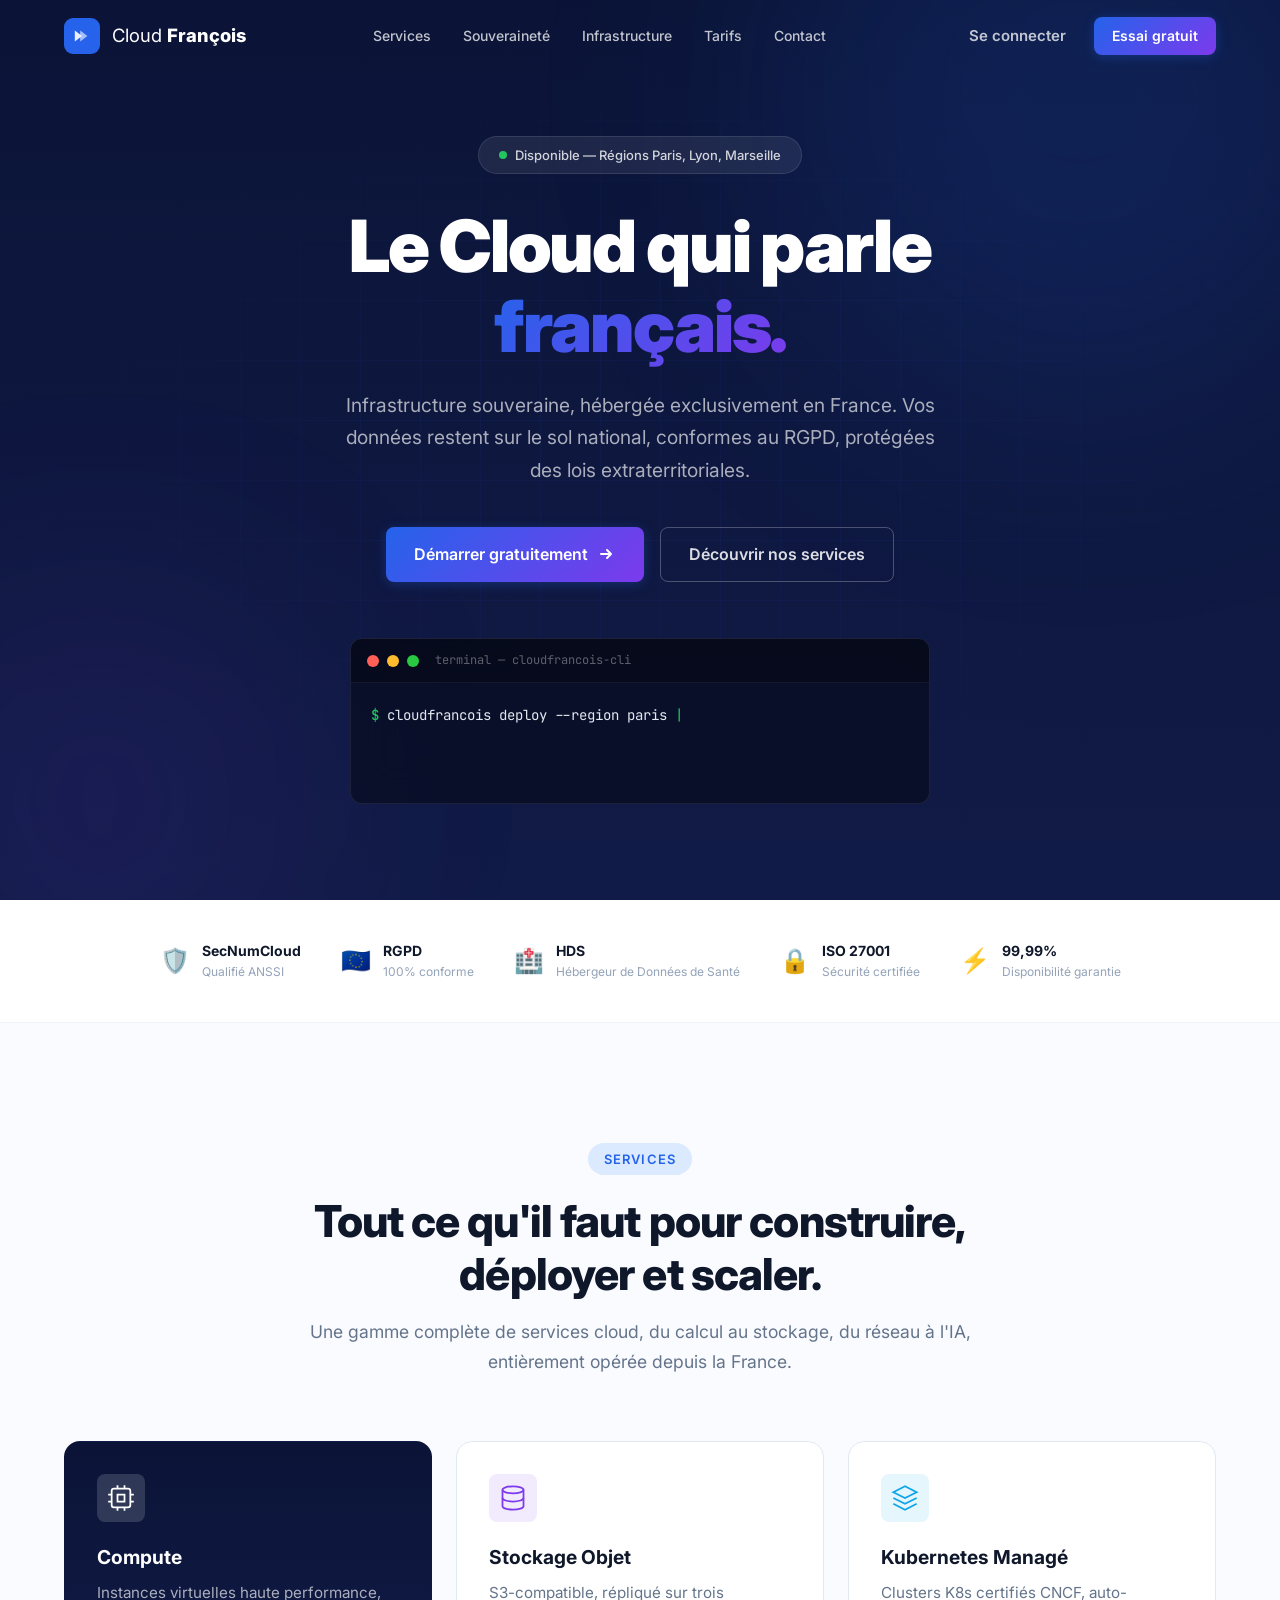
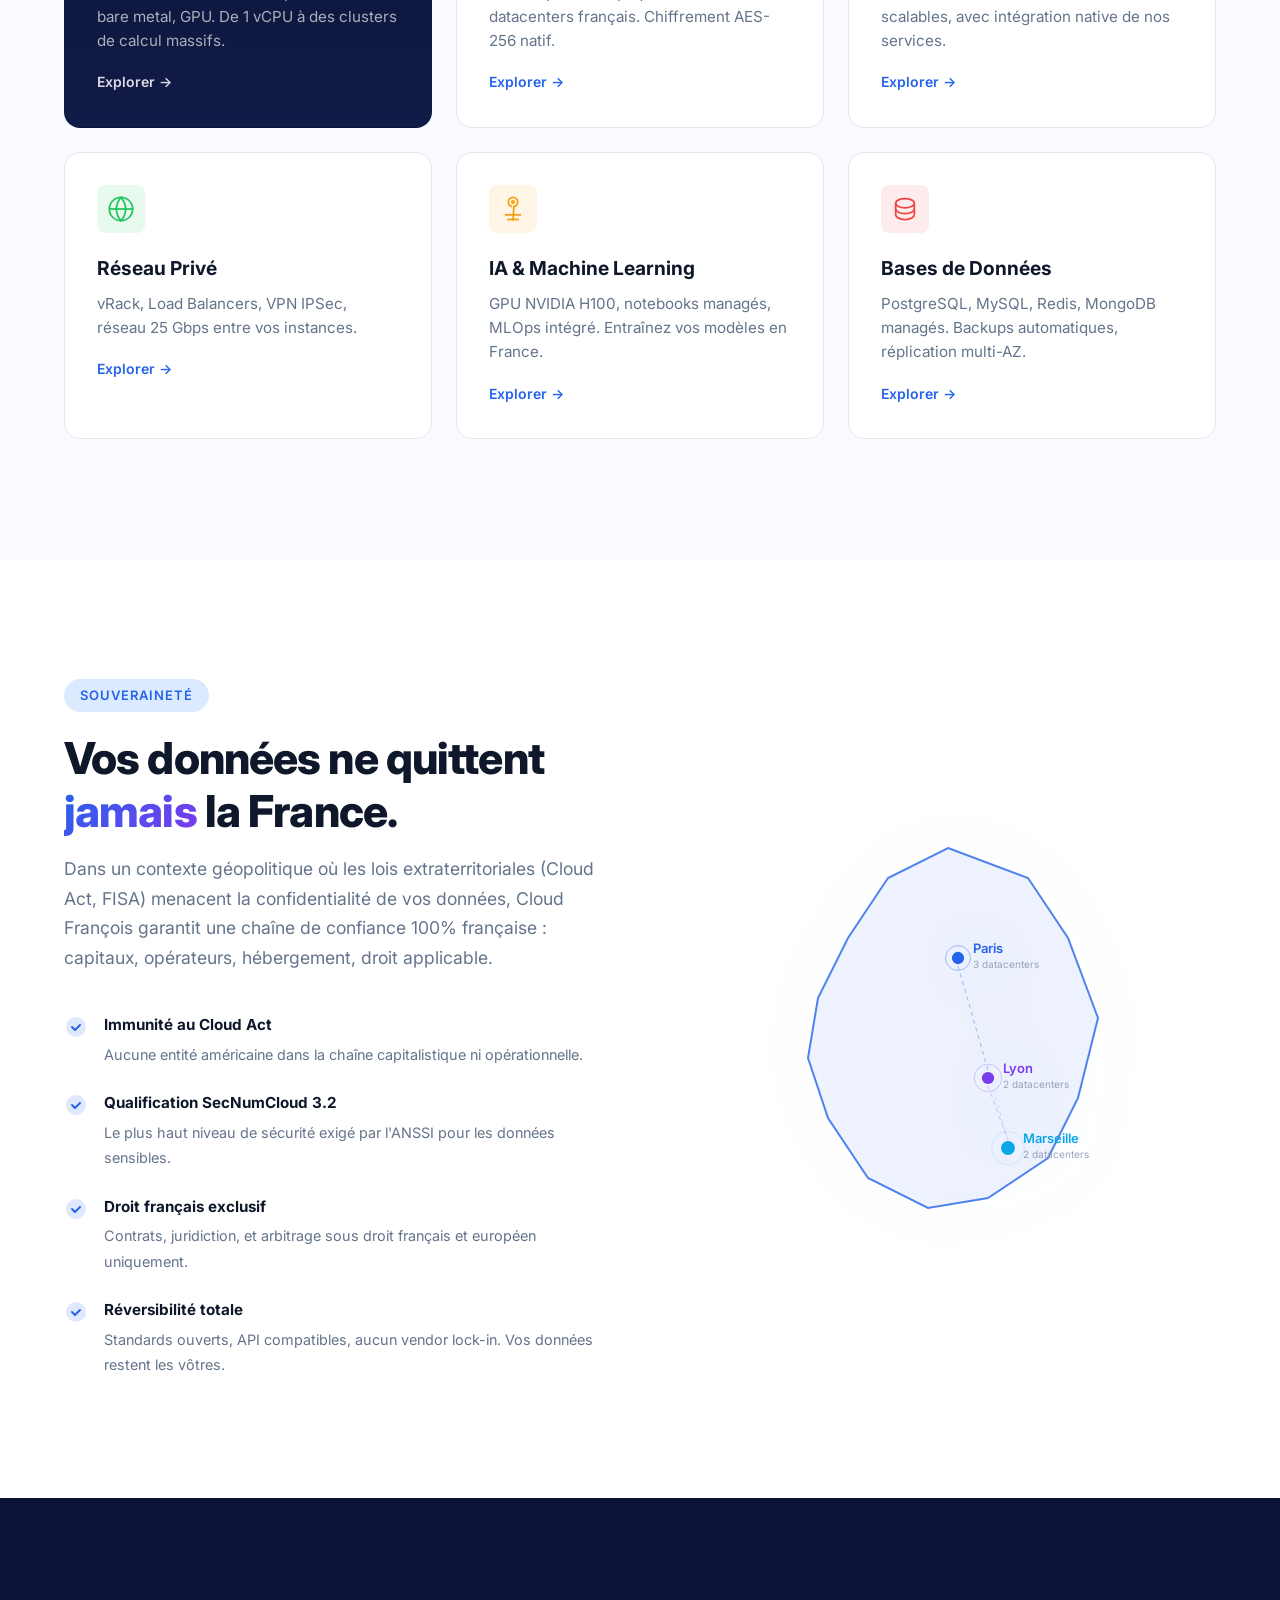
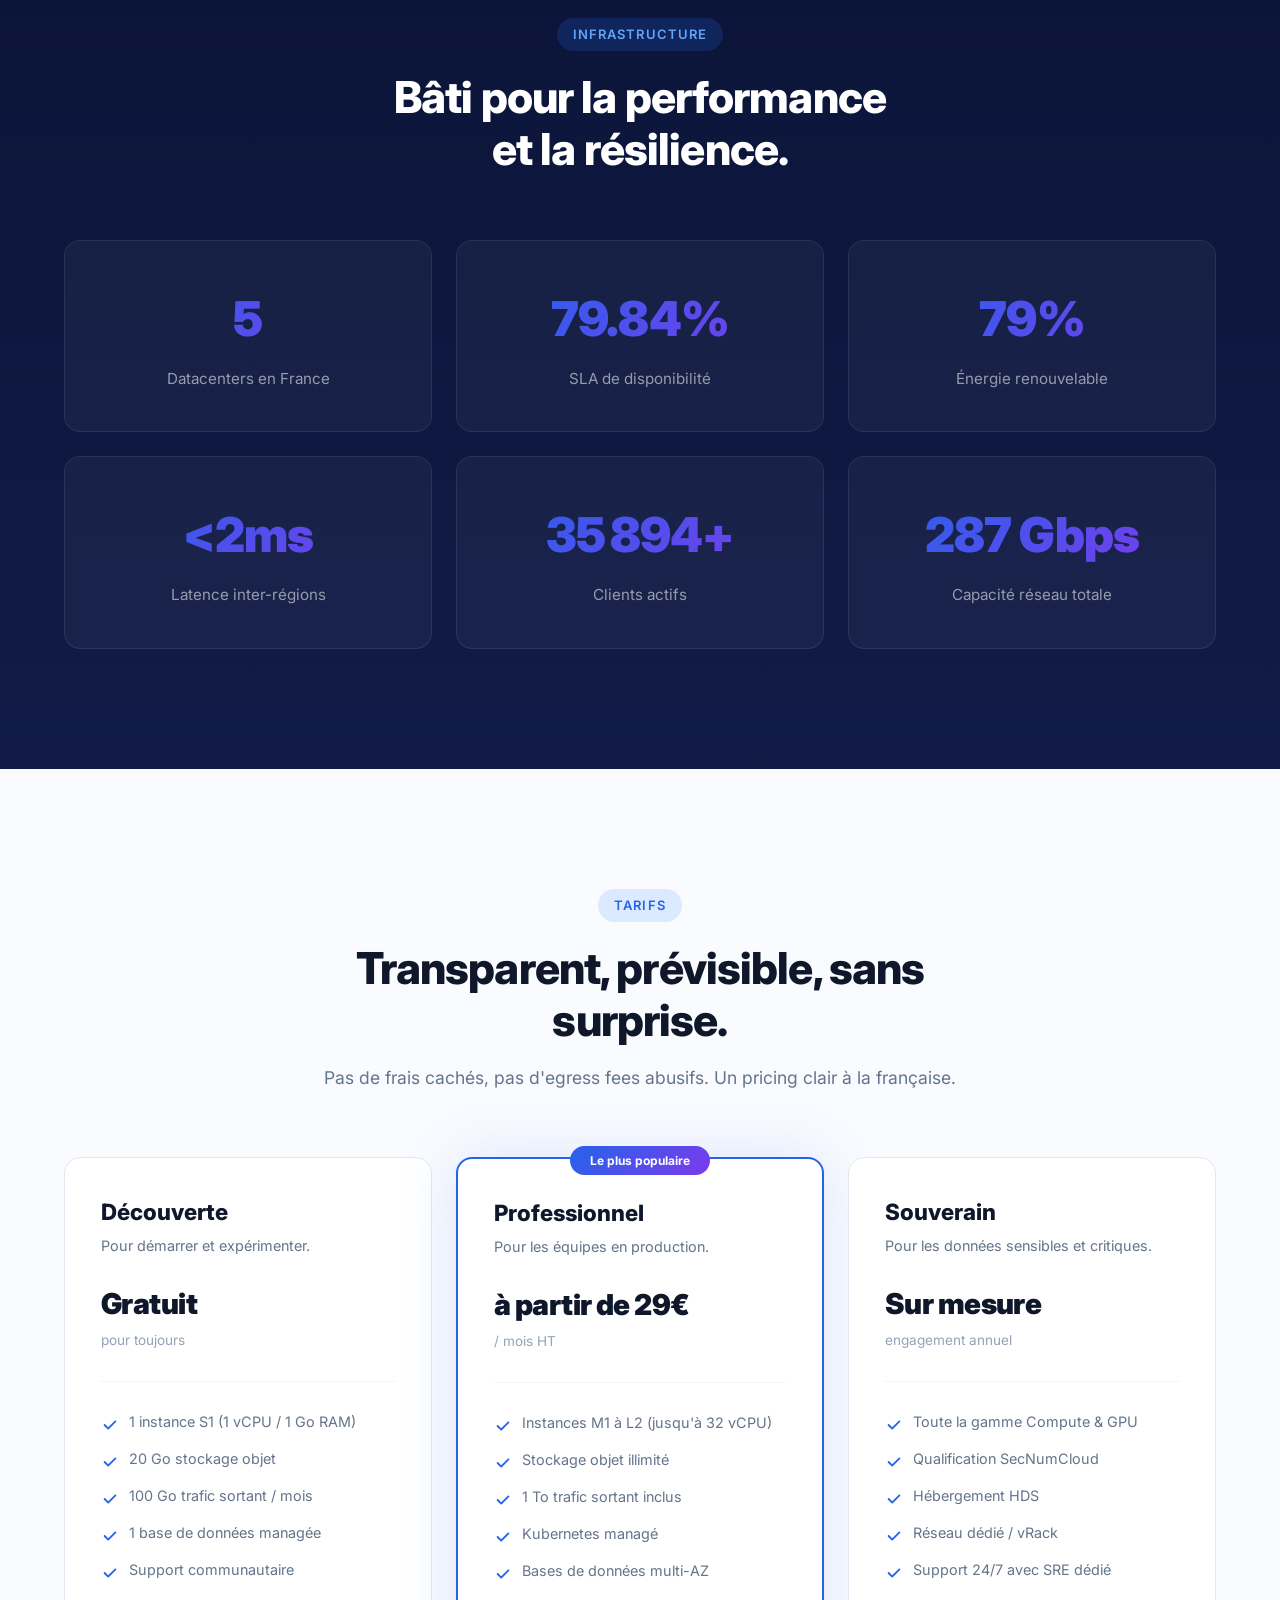
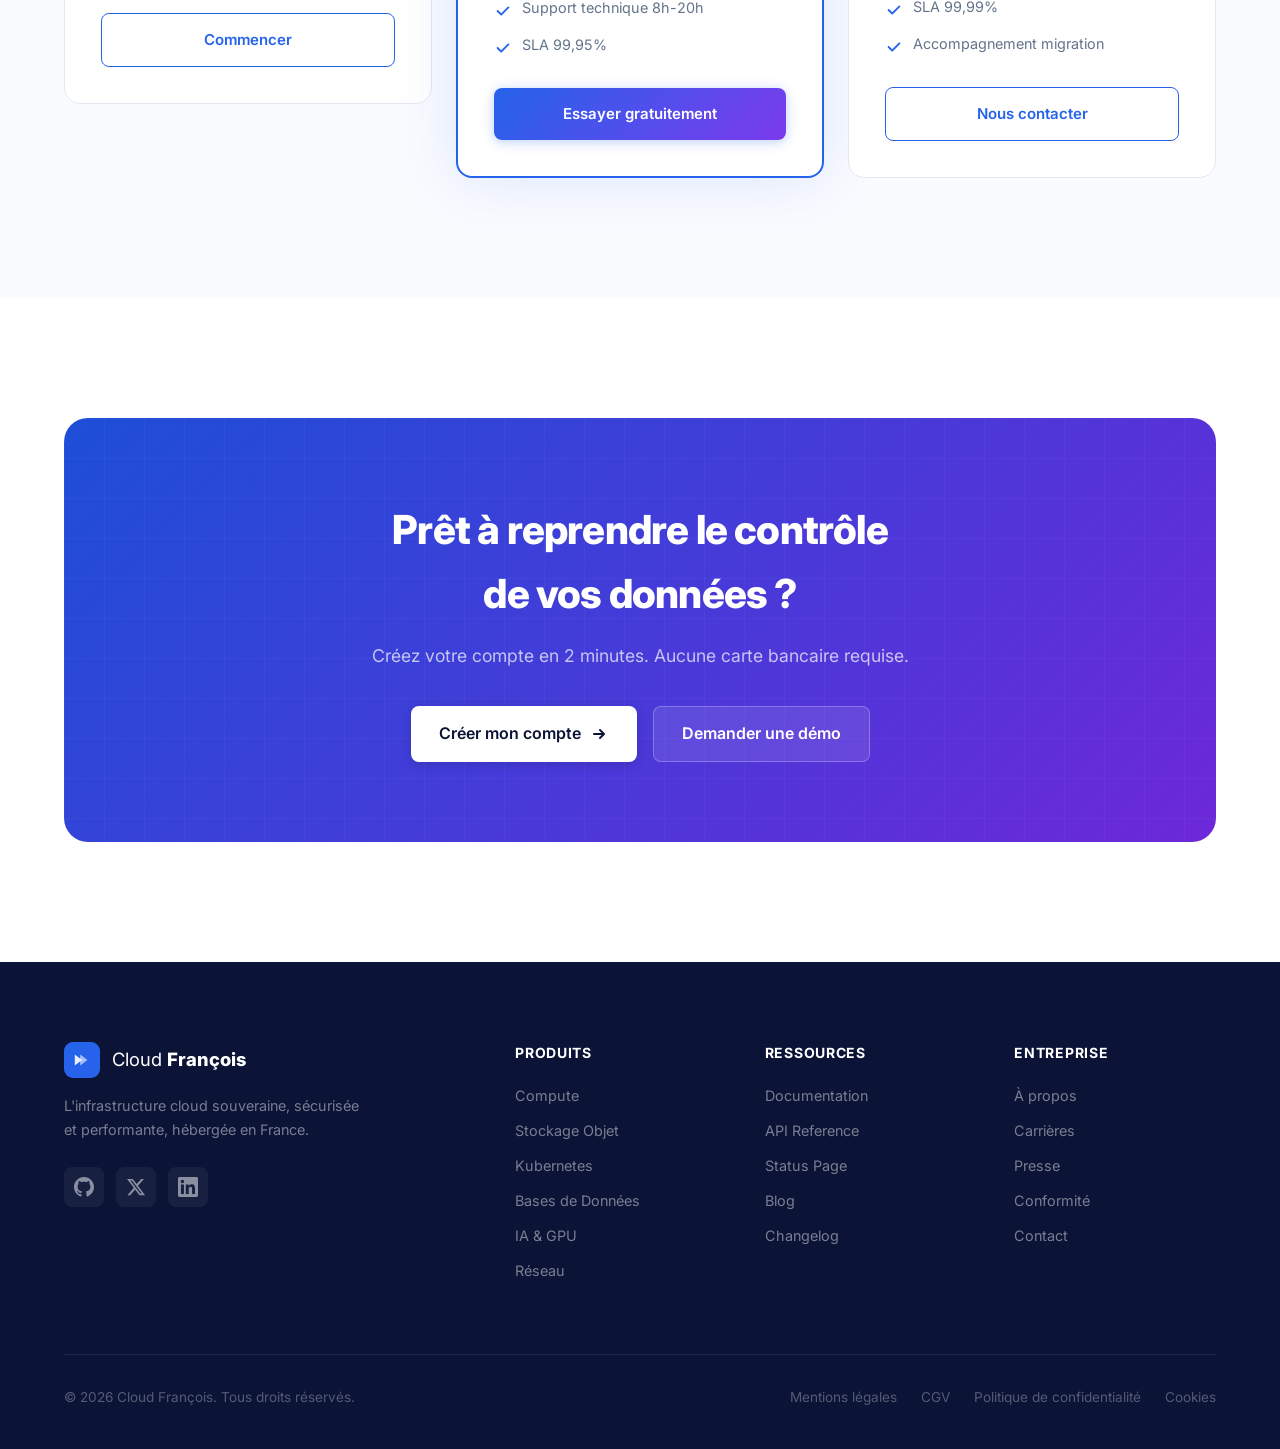
==== index.html @ 25460ab3 "v1" ====
<!DOCTYPE html>
<html lang="fr">
<head>
  <meta charset="UTF-8">
  <meta name="viewport" content="width=device-width, initial-scale=1.0">
  <title>Cloud François — Le Cloud Souverain Français</title>
  <meta name="description" content="Cloud François : l'infrastructure cloud souveraine, sécurisée et performante, hébergée en France. Vos données restent françaises.">
  <meta name="theme-color" content="#0B1437">

  <meta property="og:title" content="Cloud François — Le Cloud Souverain Français">
  <meta property="og:description" content="L'infrastructure cloud souveraine, sécurisée et performante, hébergée en France.">
  <meta property="og:type" content="website">
  <meta property="og:image" content="assets/og-image.png">

  <link rel="icon" type="image/svg+xml" href="assets/favicon.svg">
  <link rel="preconnect" href="https://fonts.googleapis.com">
  <link rel="preconnect" href="https://fonts.gstatic.com" crossorigin>
  <link href="https://fonts.googleapis.com/css2?family=Inter:wght@400;500;600;700;800;900&family=JetBrains+Mono:wght@400;500&display=swap" rel="stylesheet">
  <link rel="stylesheet" href="style.css">
</head>
<body>

  <!-- ===================== NAVBAR ===================== -->
  <nav class="navbar" id="navbar">
    <div class="container navbar__inner">
      <a href="#" class="navbar__logo">
        <svg class="navbar__logo-icon" viewBox="0 0 40 40" fill="none" xmlns="http://www.w3.org/2000/svg">
          <rect width="40" height="40" rx="10" fill="url(#logo-grad)"/>
          <path d="M12 26V14l8 6-8 6z" fill="#fff" opacity="0.9"/>
          <path d="M18 26V14l8 6-8 6z" fill="#fff" opacity="0.6"/>
          <defs><linearGradient id="logo-grad" x1="0" y1="0" x2="40" y2="40"><stop stop-color="#2563EB"/><stop offset="1" stop-color="#7C3AED"/></linearGradient></defs>
        </svg>
        <span>Cloud <strong>François</strong></span>
      </a>
      <div class="navbar__links" id="nav-links">
        <a href="#services">Services</a>
        <a href="#souverainete">Souveraineté</a>
        <a href="#infrastructure">Infrastructure</a>
        <a href="#tarifs">Tarifs</a>
        <a href="#contact">Contact</a>
      </div>
      <div class="navbar__actions">
        <a href="#contact" class="btn btn--ghost">Se connecter</a>
        <a href="#contact" class="btn btn--primary btn--sm">Essai gratuit</a>
      </div>
      <button class="navbar__burger" id="burger" aria-label="Menu">
        <span></span><span></span><span></span>
      </button>
    </div>
  </nav>

  <!-- ===================== HERO ===================== -->
  <section class="hero">
    <div class="hero__bg">
      <div class="hero__grid-lines"></div>
      <div class="hero__glow hero__glow--1"></div>
      <div class="hero__glow hero__glow--2"></div>
    </div>
    <div class="container hero__inner">
      <div class="hero__badge" data-animate>
        <span class="hero__badge-dot"></span>
        Disponible — Régions Paris, Lyon, Marseille
      </div>
      <h1 class="hero__title" data-animate>
        Le Cloud qui parle <br><span class="gradient-text">français.</span>
      </h1>
      <p class="hero__subtitle" data-animate>
        Infrastructure souveraine, hébergée exclusivement en France.
        Vos données restent sur le sol national, conformes au RGPD,
        protégées des lois extraterritoriales.
      </p>
      <div class="hero__ctas" data-animate>
        <a href="#contact" class="btn btn--primary btn--lg">
          Démarrer gratuitement
          <svg width="20" height="20" viewBox="0 0 20 20" fill="none"><path d="M5 10h10m0 0l-4-4m4 4l-4 4" stroke="currentColor" stroke-width="2" stroke-linecap="round" stroke-linejoin="round"/></svg>
        </a>
        <a href="#services" class="btn btn--outline btn--lg">Découvrir nos services</a>
      </div>
      <div class="hero__terminal" data-animate>
        <div class="terminal">
          <div class="terminal__header">
            <span class="terminal__dot terminal__dot--red"></span>
            <span class="terminal__dot terminal__dot--yellow"></span>
            <span class="terminal__dot terminal__dot--green"></span>
            <span class="terminal__title">terminal — cloudfrancois-cli</span>
          </div>
          <div class="terminal__body">
            <div class="terminal__line">
              <span class="terminal__prompt">$</span>
              <span class="terminal__cmd" id="typed-cmd"></span>
              <span class="terminal__cursor">|</span>
            </div>
            <div class="terminal__output" id="terminal-output"></div>
          </div>
        </div>
      </div>
    </div>
  </section>

  <!-- ===================== TRUST BAR ===================== -->
  <section class="trust-bar">
    <div class="container">
      <div class="trust-bar__items">
        <div class="trust-bar__item">
          <div class="trust-bar__icon">🛡️</div>
          <div>
            <strong>SecNumCloud</strong>
            <span>Qualifié ANSSI</span>
          </div>
        </div>
        <div class="trust-bar__item">
          <div class="trust-bar__icon">🇪🇺</div>
          <div>
            <strong>RGPD</strong>
            <span>100% conforme</span>
          </div>
        </div>
        <div class="trust-bar__item">
          <div class="trust-bar__icon">🏥</div>
          <div>
            <strong>HDS</strong>
            <span>Hébergeur de Données de Santé</span>
          </div>
        </div>
        <div class="trust-bar__item">
          <div class="trust-bar__icon">🔒</div>
          <div>
            <strong>ISO 27001</strong>
            <span>Sécurité certifiée</span>
          </div>
        </div>
        <div class="trust-bar__item">
          <div class="trust-bar__icon">⚡</div>
          <div>
            <strong>99,99%</strong>
            <span>Disponibilité garantie</span>
          </div>
        </div>
      </div>
    </div>
  </section>

  <!-- ===================== SERVICES ===================== -->
  <section class="services" id="services">
    <div class="container">
      <div class="section-header" data-animate>
        <span class="section-label">Services</span>
        <h2 class="section-title">Tout ce qu'il faut pour construire,<br> déployer et scaler.</h2>
        <p class="section-desc">Une gamme complète de services cloud, du calcul au stockage, du réseau à l'IA, entièrement opérée depuis la France.</p>
      </div>
      <div class="services__grid">

        <div class="service-card service-card--featured" data-animate>
          <div class="service-card__icon service-card__icon--compute">
            <svg viewBox="0 0 24 24" fill="none" stroke="currentColor" stroke-width="1.5"><rect x="4" y="4" width="16" height="16" rx="2"/><path d="M9 9h6v6H9z"/><path d="M9 1v3M15 1v3M9 20v3M15 20v3M1 9h3M1 15h3M20 9h3M20 15h3"/></svg>
          </div>
          <h3>Compute</h3>
          <p>Instances virtuelles haute performance, bare metal, GPU. De 1 vCPU à des clusters de calcul massifs.</p>
          <span class="service-card__link">Explorer →</span>
        </div>

        <div class="service-card" data-animate>
          <div class="service-card__icon service-card__icon--storage">
            <svg viewBox="0 0 24 24" fill="none" stroke="currentColor" stroke-width="1.5"><ellipse cx="12" cy="5" rx="9" ry="3"/><path d="M3 5v14c0 1.66 4.03 3 9 3s9-1.34 9-3V5"/><path d="M3 12c0 1.66 4.03 3 9 3s9-1.34 9-3"/></svg>
          </div>
          <h3>Stockage Objet</h3>
          <p>S3-compatible, répliqué sur trois datacenters français. Chiffrement AES-256 natif.</p>
          <span class="service-card__link">Explorer →</span>
        </div>

        <div class="service-card" data-animate>
          <div class="service-card__icon service-card__icon--k8s">
            <svg viewBox="0 0 24 24" fill="none" stroke="currentColor" stroke-width="1.5"><path d="M12 2L2 7l10 5 10-5-10-5z"/><path d="M2 17l10 5 10-5"/><path d="M2 12l10 5 10-5"/></svg>
          </div>
          <h3>Kubernetes Managé</h3>
          <p>Clusters K8s certifiés CNCF, auto-scalables, avec intégration native de nos services.</p>
          <span class="service-card__link">Explorer →</span>
        </div>

        <div class="service-card" data-animate>
          <div class="service-card__icon service-card__icon--network">
            <svg viewBox="0 0 24 24" fill="none" stroke="currentColor" stroke-width="1.5"><circle cx="12" cy="12" r="10"/><path d="M2 12h20"/><path d="M12 2a15.3 15.3 0 014 10 15.3 15.3 0 01-4 10 15.3 15.3 0 01-4-10 15.3 15.3 0 014-10z"/></svg>
          </div>
          <h3>Réseau Privé</h3>
          <p>vRack, Load Balancers, VPN IPSec, réseau 25 Gbps entre vos instances.</p>
          <span class="service-card__link">Explorer →</span>
        </div>

        <div class="service-card" data-animate>
          <div class="service-card__icon service-card__icon--ai">
            <svg viewBox="0 0 24 24" fill="none" stroke="currentColor" stroke-width="1.5"><path d="M12 2a4 4 0 014 4c0 1.95-1.4 3.58-3.25 3.93L12 22"/><path d="M12 2a4 4 0 00-4 4c0 1.95 1.4 3.58 3.25 3.93"/><circle cx="12" cy="6" r="1"/><path d="M5 17h14"/><path d="M7 21h10"/></svg>
          </div>
          <h3>IA & Machine Learning</h3>
          <p>GPU NVIDIA H100, notebooks managés, MLOps intégré. Entraînez vos modèles en France.</p>
          <span class="service-card__link">Explorer →</span>
        </div>

        <div class="service-card" data-animate>
          <div class="service-card__icon service-card__icon--db">
            <svg viewBox="0 0 24 24" fill="none" stroke="currentColor" stroke-width="1.5"><path d="M4 7v10c0 2.21 3.58 4 8 4s8-1.79 8-4V7"/><ellipse cx="12" cy="7" rx="8" ry="4"/><path d="M4 12c0 2.21 3.58 4 8 4s8-1.79 8-4"/></svg>
          </div>
          <h3>Bases de Données</h3>
          <p>PostgreSQL, MySQL, Redis, MongoDB managés. Backups automatiques, réplication multi-AZ.</p>
          <span class="service-card__link">Explorer →</span>
        </div>

      </div>
    </div>
  </section>

  <!-- ===================== SOUVERAINETE ===================== -->
  <section class="sovereignty" id="souverainete">
    <div class="container">
      <div class="sovereignty__inner">
        <div class="sovereignty__content" data-animate>
          <span class="section-label">Souveraineté</span>
          <h2 class="section-title">Vos données ne quittent <span class="gradient-text">jamais</span> la France.</h2>
          <p class="section-desc">
            Dans un contexte géopolitique où les lois extraterritoriales (Cloud Act, FISA)
            menacent la confidentialité de vos données, Cloud François garantit une
            chaîne de confiance 100% française : capitaux, opérateurs, hébergement, droit applicable.
          </p>
          <ul class="sovereignty__list">
            <li>
              <svg width="24" height="24" viewBox="0 0 24 24" fill="none"><circle cx="12" cy="12" r="10" fill="#2563EB" opacity="0.15"/><path d="M8 12l3 3 5-5" stroke="#2563EB" stroke-width="2" stroke-linecap="round" stroke-linejoin="round"/></svg>
              <div>
                <strong>Immunité au Cloud Act</strong>
                <span>Aucune entité américaine dans la chaîne capitalistique ni opérationnelle.</span>
              </div>
            </li>
            <li>
              <svg width="24" height="24" viewBox="0 0 24 24" fill="none"><circle cx="12" cy="12" r="10" fill="#2563EB" opacity="0.15"/><path d="M8 12l3 3 5-5" stroke="#2563EB" stroke-width="2" stroke-linecap="round" stroke-linejoin="round"/></svg>
              <div>
                <strong>Qualification SecNumCloud 3.2</strong>
                <span>Le plus haut niveau de sécurité exigé par l'ANSSI pour les données sensibles.</span>
              </div>
            </li>
            <li>
              <svg width="24" height="24" viewBox="0 0 24 24" fill="none"><circle cx="12" cy="12" r="10" fill="#2563EB" opacity="0.15"/><path d="M8 12l3 3 5-5" stroke="#2563EB" stroke-width="2" stroke-linecap="round" stroke-linejoin="round"/></svg>
              <div>
                <strong>Droit français exclusif</strong>
                <span>Contrats, juridiction, et arbitrage sous droit français et européen uniquement.</span>
              </div>
            </li>
            <li>
              <svg width="24" height="24" viewBox="0 0 24 24" fill="none"><circle cx="12" cy="12" r="10" fill="#2563EB" opacity="0.15"/><path d="M8 12l3 3 5-5" stroke="#2563EB" stroke-width="2" stroke-linecap="round" stroke-linejoin="round"/></svg>
              <div>
                <strong>Réversibilité totale</strong>
                <span>Standards ouverts, API compatibles, aucun vendor lock-in. Vos données restent les vôtres.</span>
              </div>
            </li>
          </ul>
        </div>
        <div class="sovereignty__visual" data-animate>
          <div class="sovereignty__map">
            <svg viewBox="0 0 400 420" fill="none" xmlns="http://www.w3.org/2000/svg" class="france-map">
              <!-- Simplified France outline -->
              <path d="M200 30 L280 60 L320 120 L350 200 L330 280 L300 340 L240 380 L180 390 L120 360 L80 300 L60 240 L70 180 L100 120 L140 60 Z"
                    fill="url(#france-fill)" stroke="#2563EB" stroke-width="2" opacity="0.8"/>
              <defs>
                <linearGradient id="france-fill" x1="60" y1="30" x2="350" y2="390">
                  <stop stop-color="#2563EB" stop-opacity="0.1"/>
                  <stop offset="1" stop-color="#7C3AED" stop-opacity="0.05"/>
                </linearGradient>
              </defs>
              <!-- Paris -->
              <circle cx="210" cy="140" r="8" fill="#2563EB" class="dc-dot">
                <animate attributeName="r" values="6;10;6" dur="2s" repeatCount="indefinite"/>
              </circle>
              <circle cx="210" cy="140" r="16" stroke="#2563EB" stroke-width="1" fill="none" opacity="0.3">
                <animate attributeName="r" values="12;24;12" dur="2s" repeatCount="indefinite"/>
                <animate attributeName="opacity" values="0.4;0;0.4" dur="2s" repeatCount="indefinite"/>
              </circle>
              <text x="225" y="135" fill="#2563EB" font-size="13" font-weight="600">Paris</text>
              <text x="225" y="150" fill="#94A3B8" font-size="10">3 datacenters</text>
              <!-- Lyon -->
              <circle cx="240" cy="260" r="6" fill="#7C3AED" class="dc-dot">
                <animate attributeName="r" values="5;8;5" dur="2.5s" repeatCount="indefinite"/>
              </circle>
              <circle cx="240" cy="260" r="14" stroke="#7C3AED" stroke-width="1" fill="none" opacity="0.3">
                <animate attributeName="r" values="10;20;10" dur="2.5s" repeatCount="indefinite"/>
                <animate attributeName="opacity" values="0.4;0;0.4" dur="2.5s" repeatCount="indefinite"/>
              </circle>
              <text x="255" y="255" fill="#7C3AED" font-size="13" font-weight="600">Lyon</text>
              <text x="255" y="270" fill="#94A3B8" font-size="10">2 datacenters</text>
              <!-- Marseille -->
              <circle cx="260" cy="330" r="6" fill="#0EA5E9" class="dc-dot">
                <animate attributeName="r" values="5;8;5" dur="3s" repeatCount="indefinite"/>
              </circle>
              <circle cx="260" cy="330" r="14" stroke="#0EA5E9" stroke-width="1" fill="none" opacity="0.3">
                <animate attributeName="r" values="10;20;10" dur="3s" repeatCount="indefinite"/>
                <animate attributeName="opacity" values="0.4;0;0.4" dur="3s" repeatCount="indefinite"/>
              </circle>
              <text x="275" y="325" fill="#0EA5E9" font-size="13" font-weight="600">Marseille</text>
              <text x="275" y="340" fill="#94A3B8" font-size="10">2 datacenters</text>
              <!-- Connection lines -->
              <line x1="210" y1="148" x2="240" y2="252" stroke="#2563EB" stroke-width="1" stroke-dasharray="4 4" opacity="0.3"/>
              <line x1="240" y1="268" x2="260" y2="322" stroke="#7C3AED" stroke-width="1" stroke-dasharray="4 4" opacity="0.3"/>
              <line x1="210" y1="148" x2="260" y2="322" stroke="#0EA5E9" stroke-width="1" stroke-dasharray="4 4" opacity="0.2"/>
            </svg>
          </div>
        </div>
      </div>
    </div>
  </section>

  <!-- ===================== CHIFFRES ===================== -->
  <section class="stats" id="infrastructure">
    <div class="container">
      <div class="section-header" data-animate>
        <span class="section-label">Infrastructure</span>
        <h2 class="section-title">Bâti pour la performance <br>et la résilience.</h2>
      </div>
      <div class="stats__grid" data-animate>
        <div class="stat-card">
          <span class="stat-card__number" data-count="7">0</span>
          <span class="stat-card__label">Datacenters en France</span>
        </div>
        <div class="stat-card">
          <span class="stat-card__number" data-count="99.99" data-suffix="%">0</span>
          <span class="stat-card__label">SLA de disponibilité</span>
        </div>
        <div class="stat-card">
          <span class="stat-card__number" data-count="100" data-suffix="%">0</span>
          <span class="stat-card__label">Énergie renouvelable</span>
        </div>
        <div class="stat-card">
          <span class="stat-card__number" data-prefix="<" data-count="3" data-suffix="ms">0</span>
          <span class="stat-card__label">Latence inter-régions</span>
        </div>
        <div class="stat-card">
          <span class="stat-card__number" data-count="50000" data-suffix="+">0</span>
          <span class="stat-card__label">Clients actifs</span>
        </div>
        <div class="stat-card">
          <span class="stat-card__number" data-count="400" data-suffix=" Gbps">0</span>
          <span class="stat-card__label">Capacité réseau totale</span>
        </div>
      </div>
    </div>
  </section>

  <!-- ===================== TARIFS ===================== -->
  <section class="pricing" id="tarifs">
    <div class="container">
      <div class="section-header" data-animate>
        <span class="section-label">Tarifs</span>
        <h2 class="section-title">Transparent, prévisible, sans surprise.</h2>
        <p class="section-desc">Pas de frais cachés, pas d'egress fees abusifs. Un pricing clair à la française.</p>
      </div>
      <div class="pricing__grid">

        <div class="pricing-card" data-animate>
          <div class="pricing-card__header">
            <h3>Découverte</h3>
            <p>Pour démarrer et expérimenter.</p>
          </div>
          <div class="pricing-card__price">
            <span class="pricing-card__amount">Gratuit</span>
            <span class="pricing-card__period">pour toujours</span>
          </div>
          <ul class="pricing-card__features">
            <li>1 instance S1 (1 vCPU / 1 Go RAM)</li>
            <li>20 Go stockage objet</li>
            <li>100 Go trafic sortant / mois</li>
            <li>1 base de données managée</li>
            <li>Support communautaire</li>
          </ul>
          <a href="#contact" class="btn btn--outline btn--full">Commencer</a>
        </div>

        <div class="pricing-card pricing-card--popular" data-animate>
          <div class="pricing-card__badge">Le plus populaire</div>
          <div class="pricing-card__header">
            <h3>Professionnel</h3>
            <p>Pour les équipes en production.</p>
          </div>
          <div class="pricing-card__price">
            <span class="pricing-card__amount">à partir de 29€</span>
            <span class="pricing-card__period">/ mois HT</span>
          </div>
          <ul class="pricing-card__features">
            <li>Instances M1 à L2 (jusqu'à 32 vCPU)</li>
            <li>Stockage objet illimité</li>
            <li>1 To trafic sortant inclus</li>
            <li>Kubernetes managé</li>
            <li>Bases de données multi-AZ</li>
            <li>Support technique 8h-20h</li>
            <li>SLA 99,95%</li>
          </ul>
          <a href="#contact" class="btn btn--primary btn--full">Essayer gratuitement</a>
        </div>

        <div class="pricing-card" data-animate>
          <div class="pricing-card__header">
            <h3>Souverain</h3>
            <p>Pour les données sensibles et critiques.</p>
          </div>
          <div class="pricing-card__price">
            <span class="pricing-card__amount">Sur mesure</span>
            <span class="pricing-card__period">engagement annuel</span>
          </div>
          <ul class="pricing-card__features">
            <li>Toute la gamme Compute & GPU</li>
            <li>Qualification SecNumCloud</li>
            <li>Hébergement HDS</li>
            <li>Réseau dédié / vRack</li>
            <li>Support 24/7 avec SRE dédié</li>
            <li>SLA 99,99%</li>
            <li>Accompagnement migration</li>
          </ul>
          <a href="#contact" class="btn btn--outline btn--full">Nous contacter</a>
        </div>

      </div>
    </div>
  </section>

  <!-- ===================== CTA ===================== -->
  <section class="cta" id="contact">
    <div class="container">
      <div class="cta__inner" data-animate>
        <h2>Prêt à reprendre le contrôle <br>de vos données ?</h2>
        <p>Créez votre compte en 2 minutes. Aucune carte bancaire requise.</p>
        <div class="cta__actions">
          <a href="#" class="btn btn--white btn--lg">
            Créer mon compte
            <svg width="20" height="20" viewBox="0 0 20 20" fill="none"><path d="M5 10h10m0 0l-4-4m4 4l-4 4" stroke="currentColor" stroke-width="2" stroke-linecap="round" stroke-linejoin="round"/></svg>
          </a>
          <a href="#" class="btn btn--ghost-light btn--lg">Demander une démo</a>
        </div>
      </div>
    </div>
  </section>

  <!-- ===================== FOOTER ===================== -->
  <footer class="footer">
    <div class="container">
      <div class="footer__grid">
        <div class="footer__brand">
          <a href="#" class="navbar__logo">
            <svg class="navbar__logo-icon" viewBox="0 0 40 40" fill="none" xmlns="http://www.w3.org/2000/svg">
              <rect width="40" height="40" rx="10" fill="url(#logo-grad2)"/>
              <path d="M12 26V14l8 6-8 6z" fill="#fff" opacity="0.9"/>
              <path d="M18 26V14l8 6-8 6z" fill="#fff" opacity="0.6"/>
              <defs><linearGradient id="logo-grad2" x1="0" y1="0" x2="40" y2="40"><stop stop-color="#2563EB"/><stop offset="1" stop-color="#7C3AED"/></linearGradient></defs>
            </svg>
            <span>Cloud <strong>François</strong></span>
          </a>
          <p>L'infrastructure cloud souveraine, sécurisée et performante, hébergée en France.</p>
          <div class="footer__socials">
            <a href="#" aria-label="GitHub">
              <svg width="20" height="20" viewBox="0 0 24 24" fill="currentColor"><path d="M12 0c-6.626 0-12 5.373-12 12 0 5.302 3.438 9.8 8.207 11.387.599.111.793-.261.793-.577v-2.234c-3.338.726-4.033-1.416-4.033-1.416-.546-1.387-1.333-1.756-1.333-1.756-1.089-.745.083-.729.083-.729 1.205.084 1.839 1.237 1.839 1.237 1.07 1.834 2.807 1.304 3.492.997.107-.775.418-1.305.762-1.604-2.665-.305-5.467-1.334-5.467-5.931 0-1.311.469-2.381 1.236-3.221-.124-.303-.535-1.524.117-3.176 0 0 1.008-.322 3.301 1.23.957-.266 1.983-.399 3.003-.404 1.02.005 2.047.138 3.006.404 2.291-1.552 3.297-1.23 3.297-1.23.653 1.653.242 2.874.118 3.176.77.84 1.235 1.911 1.235 3.221 0 4.609-2.807 5.624-5.479 5.921.43.372.823 1.102.823 2.222v3.293c0 .319.192.694.801.576 4.765-1.589 8.199-6.086 8.199-11.386 0-6.627-5.373-12-12-12z"/></svg>
            </a>
            <a href="#" aria-label="Twitter / X">
              <svg width="20" height="20" viewBox="0 0 24 24" fill="currentColor"><path d="M18.244 2.25h3.308l-7.227 8.26 8.502 11.24H16.17l-5.214-6.817L4.99 21.75H1.68l7.73-8.835L1.254 2.25H8.08l4.713 6.231zm-1.161 17.52h1.833L7.084 4.126H5.117z"/></svg>
            </a>
            <a href="#" aria-label="LinkedIn">
              <svg width="20" height="20" viewBox="0 0 24 24" fill="currentColor"><path d="M20.447 20.452h-3.554v-5.569c0-1.328-.027-3.037-1.852-3.037-1.853 0-2.136 1.445-2.136 2.939v5.667H9.351V9h3.414v1.561h.046c.477-.9 1.637-1.85 3.37-1.85 3.601 0 4.267 2.37 4.267 5.455v6.286zM5.337 7.433c-1.144 0-2.063-.926-2.063-2.065 0-1.138.92-2.063 2.063-2.063 1.14 0 2.064.925 2.064 2.063 0 1.139-.925 2.065-2.064 2.065zm1.782 13.019H3.555V9h3.564v11.452zM22.225 0H1.771C.792 0 0 .774 0 1.729v20.542C0 23.227.792 24 1.771 24h20.451C23.2 24 24 23.227 24 22.271V1.729C24 .774 23.2 0 22.222 0h.003z"/></svg>
            </a>
          </div>
        </div>
        <div class="footer__col">
          <h4>Produits</h4>
          <a href="#">Compute</a>
          <a href="#">Stockage Objet</a>
          <a href="#">Kubernetes</a>
          <a href="#">Bases de Données</a>
          <a href="#">IA & GPU</a>
          <a href="#">Réseau</a>
        </div>
        <div class="footer__col">
          <h4>Ressources</h4>
          <a href="#">Documentation</a>
          <a href="#">API Reference</a>
          <a href="#">Status Page</a>
          <a href="#">Blog</a>
          <a href="#">Changelog</a>
        </div>
        <div class="footer__col">
          <h4>Entreprise</h4>
          <a href="#">À propos</a>
          <a href="#">Carrières</a>
          <a href="#">Presse</a>
          <a href="#">Conformité</a>
          <a href="#">Contact</a>
        </div>
      </div>
      <div class="footer__bottom">
        <p>© 2026 Cloud François. Tous droits réservés.</p>
        <div class="footer__bottom-links">
          <a href="#">Mentions légales</a>
          <a href="#">CGV</a>
          <a href="#">Politique de confidentialité</a>
          <a href="#">Cookies</a>
        </div>
      </div>
    </div>
  </footer>

  <script src="script.js"></script>
</body>
</html>
---- style.css ----
/* ======================================================
   CLOUD FRANÇOIS — Design System
   ====================================================== */

:root {
  --color-bg: #FAFBFF;
  --color-surface: #FFFFFF;
  --color-surface-alt: #F1F5F9;
  --color-border: #E2E8F0;
  --color-border-light: #F1F5F9;

  --color-text: #0F172A;
  --color-text-secondary: #64748B;
  --color-text-tertiary: #94A3B8;

  --color-primary: #2563EB;
  --color-primary-dark: #1D4ED8;
  --color-primary-light: #DBEAFE;
  --color-accent: #7C3AED;
  --color-accent-light: #EDE9FE;

  --color-dark: #0B1437;
  --color-dark-surface: #111B47;
  --color-dark-border: #1E2D5F;

  --gradient-primary: linear-gradient(135deg, #2563EB, #7C3AED);
  --gradient-hero: linear-gradient(180deg, #0B1437 0%, #111B47 100%);
  --gradient-cta: linear-gradient(135deg, #1D4ED8 0%, #6D28D9 100%);

  --font-sans: 'Inter', -apple-system, BlinkMacSystemFont, 'Segoe UI', sans-serif;
  --font-mono: 'JetBrains Mono', 'Fira Code', monospace;

  --radius-sm: 8px;
  --radius-md: 12px;
  --radius-lg: 16px;
  --radius-xl: 24px;
  --radius-full: 9999px;

  --shadow-sm: 0 1px 3px rgba(11, 20, 55, 0.06);
  --shadow-md: 0 4px 16px rgba(11, 20, 55, 0.08);
  --shadow-lg: 0 12px 40px rgba(11, 20, 55, 0.12);
  --shadow-glow: 0 0 60px rgba(37, 99, 235, 0.15);

  --transition: 0.3s cubic-bezier(0.4, 0, 0.2, 1);
  --transition-slow: 0.6s cubic-bezier(0.4, 0, 0.2, 1);
}

/* ===================== RESET ===================== */
*, *::before, *::after {
  margin: 0;
  padding: 0;
  box-sizing: border-box;
}

html {
  scroll-behavior: smooth;
  -webkit-font-smoothing: antialiased;
  -moz-osx-font-smoothing: grayscale;
}

body {
  font-family: var(--font-sans);
  font-size: 16px;
  line-height: 1.6;
  color: var(--color-text);
  background: var(--color-bg);
  overflow-x: hidden;
}

a {
  color: inherit;
  text-decoration: none;
}

img, svg {
  display: block;
  max-width: 100%;
}

ul, ol {
  list-style: none;
}

/* ===================== UTILITIES ===================== */
.container {
  max-width: 1200px;
  margin: 0 auto;
  padding: 0 24px;
}

.gradient-text {
  background: var(--gradient-primary);
  -webkit-background-clip: text;
  background-clip: text;
  -webkit-text-fill-color: transparent;
}

.section-header {
  text-align: center;
  max-width: 680px;
  margin: 0 auto 64px;
}

.section-label {
  display: inline-block;
  font-size: 13px;
  font-weight: 600;
  text-transform: uppercase;
  letter-spacing: 0.08em;
  color: var(--color-primary);
  background: var(--color-primary-light);
  padding: 6px 16px;
  border-radius: var(--radius-full);
  margin-bottom: 20px;
}

.section-title {
  font-size: clamp(2rem, 4vw, 2.75rem);
  font-weight: 800;
  line-height: 1.2;
  color: var(--color-text);
  margin-bottom: 16px;
  letter-spacing: -0.02em;
}

.section-desc {
  font-size: 1.1rem;
  color: var(--color-text-secondary);
  line-height: 1.7;
}

/* ===================== BUTTONS ===================== */
.btn {
  display: inline-flex;
  align-items: center;
  gap: 8px;
  font-family: var(--font-sans);
  font-weight: 600;
  font-size: 15px;
  border: none;
  border-radius: var(--radius-sm);
  cursor: pointer;
  transition: var(--transition);
  white-space: nowrap;
  text-decoration: none;
}

.btn--sm { padding: 8px 18px; font-size: 14px; }
.btn--lg { padding: 14px 28px; font-size: 16px; }
.btn--full { width: 100%; justify-content: center; padding: 14px 24px; }

.btn--primary {
  background: var(--gradient-primary);
  color: #fff;
  box-shadow: 0 2px 12px rgba(37, 99, 235, 0.3);
}
.btn--primary:hover {
  transform: translateY(-1px);
  box-shadow: 0 4px 20px rgba(37, 99, 235, 0.4);
}

.btn--outline {
  background: transparent;
  color: var(--color-primary);
  border: 1.5px solid var(--color-primary);
}
.btn--outline:hover {
  background: var(--color-primary-light);
}

.btn--ghost {
  background: transparent;
  color: var(--color-text-secondary);
  padding: 8px 16px;
}
.btn--ghost:hover { color: var(--color-primary); }

.btn--white {
  background: #fff;
  color: var(--color-dark);
  box-shadow: 0 2px 12px rgba(0,0,0,0.15);
}
.btn--white:hover {
  transform: translateY(-1px);
  box-shadow: 0 4px 20px rgba(0,0,0,0.2);
}

.btn--ghost-light {
  background: rgba(255,255,255,0.1);
  color: #fff;
  border: 1.5px solid rgba(255,255,255,0.25);
  padding: 14px 28px;
}
.btn--ghost-light:hover {
  background: rgba(255,255,255,0.2);
}

/* ===================== NAVBAR ===================== */
.navbar {
  position: fixed;
  top: 0;
  left: 0;
  right: 0;
  z-index: 100;
  padding: 16px 0;
  transition: var(--transition);
  background: transparent;
}

.navbar--scrolled {
  background: rgba(255, 255, 255, 0.92);
  backdrop-filter: blur(12px);
  -webkit-backdrop-filter: blur(12px);
  border-bottom: 1px solid var(--color-border-light);
  padding: 12px 0;
  box-shadow: var(--shadow-sm);
}

.navbar--scrolled .navbar__logo span,
.navbar--scrolled .navbar__links a {
  color: var(--color-text);
}

.navbar__inner {
  display: flex;
  align-items: center;
  justify-content: space-between;
}

.navbar__logo {
  display: flex;
  align-items: center;
  gap: 12px;
  font-size: 1.15rem;
  color: #fff;
}

.navbar__logo-icon {
  width: 36px;
  height: 36px;
}

.navbar__logo strong {
  font-weight: 800;
}

.navbar__links {
  display: flex;
  gap: 32px;
}

.navbar__links a {
  font-size: 14px;
  font-weight: 500;
  color: rgba(255, 255, 255, 0.75);
  transition: var(--transition);
}

.navbar__links a:hover {
  color: #fff;
}

.navbar--scrolled .navbar__links a:hover {
  color: var(--color-primary);
}

.navbar__actions {
  display: flex;
  align-items: center;
  gap: 12px;
}

.navbar__actions .btn--ghost { color: rgba(255,255,255,0.75); }
.navbar--scrolled .navbar__actions .btn--ghost { color: var(--color-text-secondary); }

.navbar__burger {
  display: none;
  flex-direction: column;
  gap: 5px;
  background: none;
  border: none;
  cursor: pointer;
  padding: 4px;
}

.navbar__burger span {
  display: block;
  width: 24px;
  height: 2px;
  background: #fff;
  border-radius: 2px;
  transition: var(--transition);
}

.navbar--scrolled .navbar__burger span { background: var(--color-text); }

/* ===================== HERO ===================== */
.hero {
  position: relative;
  min-height: 100vh;
  display: flex;
  align-items: center;
  background: var(--gradient-hero);
  padding: 120px 0 80px;
  overflow: hidden;
}

.hero__bg {
  position: absolute;
  inset: 0;
  pointer-events: none;
}

.hero__grid-lines {
  position: absolute;
  inset: 0;
  background-image:
    linear-gradient(rgba(37, 99, 235, 0.06) 1px, transparent 1px),
    linear-gradient(90deg, rgba(37, 99, 235, 0.06) 1px, transparent 1px);
  background-size: 60px 60px;
  mask-image: radial-gradient(ellipse at center, black 30%, transparent 70%);
  -webkit-mask-image: radial-gradient(ellipse at center, black 30%, transparent 70%);
}

.hero__glow {
  position: absolute;
  border-radius: 50%;
  filter: blur(120px);
}

.hero__glow--1 {
  width: 600px;
  height: 600px;
  background: rgba(37, 99, 235, 0.15);
  top: -200px;
  right: -100px;
}

.hero__glow--2 {
  width: 400px;
  height: 400px;
  background: rgba(124, 58, 237, 0.1);
  bottom: -100px;
  left: -100px;
}

.hero__inner {
  position: relative;
  text-align: center;
  max-width: 800px;
  margin: 0 auto;
}

.hero__badge {
  display: inline-flex;
  align-items: center;
  gap: 8px;
  font-size: 13px;
  font-weight: 500;
  color: rgba(255, 255, 255, 0.8);
  background: rgba(255, 255, 255, 0.08);
  border: 1px solid rgba(255, 255, 255, 0.1);
  padding: 8px 20px;
  border-radius: var(--radius-full);
  margin-bottom: 32px;
}

.hero__badge-dot {
  width: 8px;
  height: 8px;
  border-radius: 50%;
  background: #22C55E;
  animation: pulse-dot 2s ease-in-out infinite;
}

@keyframes pulse-dot {
  0%, 100% { opacity: 1; box-shadow: 0 0 0 0 rgba(34, 197, 94, 0.4); }
  50% { opacity: 0.8; box-shadow: 0 0 0 6px rgba(34, 197, 94, 0); }
}

.hero__title {
  font-size: clamp(2.5rem, 6vw, 4.5rem);
  font-weight: 900;
  line-height: 1.1;
  color: #fff;
  margin-bottom: 24px;
  letter-spacing: -0.03em;
}

.hero__subtitle {
  font-size: clamp(1rem, 2vw, 1.2rem);
  color: rgba(255, 255, 255, 0.65);
  line-height: 1.7;
  max-width: 600px;
  margin: 0 auto 40px;
}

.hero__ctas {
  display: flex;
  gap: 16px;
  justify-content: center;
  flex-wrap: wrap;
  margin-bottom: 56px;
}

.hero__ctas .btn--outline {
  color: rgba(255,255,255,0.85);
  border-color: rgba(255,255,255,0.25);
}
.hero__ctas .btn--outline:hover {
  background: rgba(255,255,255,0.1);
  border-color: rgba(255,255,255,0.4);
}

/* Terminal */
.hero__terminal {
  max-width: 580px;
  margin: 0 auto;
}

.terminal {
  background: rgba(0, 0, 0, 0.4);
  border: 1px solid rgba(255, 255, 255, 0.08);
  border-radius: var(--radius-md);
  overflow: hidden;
  text-align: left;
  backdrop-filter: blur(20px);
}

.terminal__header {
  display: flex;
  align-items: center;
  gap: 8px;
  padding: 12px 16px;
  background: rgba(0, 0, 0, 0.3);
  border-bottom: 1px solid rgba(255, 255, 255, 0.06);
}

.terminal__dot {
  width: 12px;
  height: 12px;
  border-radius: 50%;
}
.terminal__dot--red { background: #FF5F57; }
.terminal__dot--yellow { background: #FEBC2E; }
.terminal__dot--green { background: #28C840; }

.terminal__title {
  font-size: 12px;
  color: rgba(255, 255, 255, 0.35);
  font-family: var(--font-mono);
  margin-left: 8px;
}

.terminal__body {
  padding: 20px;
  font-family: var(--font-mono);
  font-size: 14px;
  line-height: 1.8;
  min-height: 120px;
}

.terminal__line {
  display: flex;
  align-items: center;
  gap: 8px;
}

.terminal__prompt {
  color: #22C55E;
  font-weight: 500;
}

.terminal__cmd {
  color: #E2E8F0;
}

.terminal__cursor {
  color: #22C55E;
  animation: blink 1s step-end infinite;
}

@keyframes blink {
  0%, 100% { opacity: 1; }
  50% { opacity: 0; }
}

.terminal__output {
  color: rgba(255, 255, 255, 0.5);
  margin-top: 8px;
  font-size: 13px;
}

.terminal__output .highlight {
  color: #22C55E;
}

.terminal__output .info {
  color: #60A5FA;
}

/* ===================== TRUST BAR ===================== */
.trust-bar {
  padding: 40px 0;
  background: var(--color-surface);
  border-bottom: 1px solid var(--color-border-light);
}

.trust-bar__items {
  display: flex;
  justify-content: center;
  flex-wrap: wrap;
  gap: 40px;
}

.trust-bar__item {
  display: flex;
  align-items: center;
  gap: 12px;
}

.trust-bar__icon {
  font-size: 1.5rem;
}

.trust-bar__item strong {
  display: block;
  font-size: 14px;
  font-weight: 700;
  color: var(--color-text);
}

.trust-bar__item span {
  display: block;
  font-size: 12px;
  color: var(--color-text-tertiary);
}

/* ===================== SERVICES ===================== */
.services {
  padding: 120px 0;
}

.services__grid {
  display: grid;
  grid-template-columns: repeat(3, 1fr);
  gap: 24px;
}

.service-card {
  background: var(--color-surface);
  border: 1px solid var(--color-border);
  border-radius: var(--radius-lg);
  padding: 32px;
  transition: var(--transition);
  cursor: pointer;
}

.service-card:hover {
  transform: translateY(-4px);
  box-shadow: var(--shadow-lg);
  border-color: var(--color-primary);
}

.service-card--featured {
  background: var(--gradient-hero);
  border-color: transparent;
  color: #fff;
}

.service-card--featured:hover {
  border-color: transparent;
  box-shadow: var(--shadow-glow);
}

.service-card__icon {
  width: 48px;
  height: 48px;
  border-radius: var(--radius-sm);
  display: flex;
  align-items: center;
  justify-content: center;
  margin-bottom: 20px;
}

.service-card__icon svg {
  width: 28px;
  height: 28px;
}

.service-card__icon--compute { background: rgba(37, 99, 235, 0.1); color: var(--color-primary); }
.service-card--featured .service-card__icon--compute { background: rgba(255,255,255,0.15); color: #fff; }
.service-card__icon--storage { background: rgba(124, 58, 237, 0.1); color: var(--color-accent); }
.service-card__icon--k8s { background: rgba(14, 165, 233, 0.1); color: #0EA5E9; }
.service-card__icon--network { background: rgba(34, 197, 94, 0.1); color: #22C55E; }
.service-card__icon--ai { background: rgba(245, 158, 11, 0.1); color: #F59E0B; }
.service-card__icon--db { background: rgba(239, 68, 68, 0.1); color: #EF4444; }

.service-card h3 {
  font-size: 1.2rem;
  font-weight: 700;
  margin-bottom: 8px;
}

.service-card p {
  font-size: 0.95rem;
  color: var(--color-text-secondary);
  line-height: 1.6;
  margin-bottom: 16px;
}

.service-card--featured p { color: rgba(255,255,255,0.65); }

.service-card__link {
  font-size: 14px;
  font-weight: 600;
  color: var(--color-primary);
  transition: var(--transition);
}

.service-card--featured .service-card__link { color: rgba(255,255,255,0.85); }
.service-card:hover .service-card__link { gap: 4px; }

/* ===================== SOVEREIGNTY ===================== */
.sovereignty {
  padding: 120px 0;
  background: var(--color-surface);
}

.sovereignty__inner {
  display: grid;
  grid-template-columns: 1fr 1fr;
  gap: 80px;
  align-items: center;
}

.sovereignty__content .section-title {
  text-align: left;
}

.sovereignty__content .section-desc {
  margin-bottom: 40px;
}

.sovereignty__list {
  display: flex;
  flex-direction: column;
  gap: 24px;
}

.sovereignty__list li {
  display: flex;
  gap: 16px;
  align-items: flex-start;
}

.sovereignty__list li svg {
  flex-shrink: 0;
  margin-top: 2px;
}

.sovereignty__list li strong {
  display: block;
  font-size: 0.95rem;
  font-weight: 700;
  margin-bottom: 4px;
  color: var(--color-text);
}

.sovereignty__list li span {
  font-size: 0.9rem;
  color: var(--color-text-secondary);
  line-height: 1.5;
}

.sovereignty__visual {
  display: flex;
  justify-content: center;
}

.sovereignty__map {
  width: 100%;
  max-width: 400px;
}

.france-map {
  filter: drop-shadow(0 0 40px rgba(37, 99, 235, 0.1));
}

/* ===================== STATS ===================== */
.stats {
  padding: 120px 0;
  background: var(--gradient-hero);
}

.stats .section-label {
  background: rgba(37, 99, 235, 0.2);
  color: #60A5FA;
}

.stats .section-title {
  color: #fff;
}

.stats__grid {
  display: grid;
  grid-template-columns: repeat(3, 1fr);
  gap: 24px;
}

.stat-card {
  text-align: center;
  padding: 40px 24px;
  background: rgba(255, 255, 255, 0.04);
  border: 1px solid rgba(255, 255, 255, 0.08);
  border-radius: var(--radius-lg);
  transition: var(--transition);
}

.stat-card:hover {
  background: rgba(255, 255, 255, 0.08);
  transform: translateY(-2px);
}

.stat-card__number {
  display: block;
  font-size: 3rem;
  font-weight: 900;
  background: var(--gradient-primary);
  -webkit-background-clip: text;
  background-clip: text;
  -webkit-text-fill-color: transparent;
  margin-bottom: 8px;
  letter-spacing: -0.02em;
}

.stat-card__label {
  font-size: 0.95rem;
  color: rgba(255, 255, 255, 0.55);
}

/* ===================== PRICING ===================== */
.pricing {
  padding: 120px 0;
}

.pricing__grid {
  display: grid;
  grid-template-columns: repeat(3, 1fr);
  gap: 24px;
  align-items: start;
}

.pricing-card {
  position: relative;
  background: var(--color-surface);
  border: 1px solid var(--color-border);
  border-radius: var(--radius-lg);
  padding: 36px;
  transition: var(--transition);
}

.pricing-card:hover {
  transform: translateY(-4px);
  box-shadow: var(--shadow-lg);
}

.pricing-card--popular {
  border: 2px solid var(--color-primary);
  box-shadow: var(--shadow-glow);
  transform: scale(1.03);
}

.pricing-card--popular:hover {
  transform: scale(1.03) translateY(-4px);
}

.pricing-card__badge {
  position: absolute;
  top: -13px;
  left: 50%;
  transform: translateX(-50%);
  background: var(--gradient-primary);
  color: #fff;
  font-size: 12px;
  font-weight: 700;
  padding: 5px 20px;
  border-radius: var(--radius-full);
  white-space: nowrap;
}

.pricing-card__header {
  margin-bottom: 24px;
}

.pricing-card__header h3 {
  font-size: 1.4rem;
  font-weight: 800;
  margin-bottom: 4px;
}

.pricing-card__header p {
  color: var(--color-text-secondary);
  font-size: 0.9rem;
}

.pricing-card__price {
  margin-bottom: 28px;
  padding-bottom: 28px;
  border-bottom: 1px solid var(--color-border-light);
}

.pricing-card__amount {
  display: block;
  font-size: 1.8rem;
  font-weight: 900;
  color: var(--color-text);
  letter-spacing: -0.02em;
}

.pricing-card__period {
  font-size: 0.85rem;
  color: var(--color-text-tertiary);
}

.pricing-card__features {
  display: flex;
  flex-direction: column;
  gap: 14px;
  margin-bottom: 32px;
}

.pricing-card__features li {
  font-size: 0.9rem;
  color: var(--color-text-secondary);
  padding-left: 28px;
  position: relative;
}

.pricing-card__features li::before {
  content: '';
  position: absolute;
  left: 0;
  top: 6px;
  width: 18px;
  height: 18px;
  background: url("data:image/svg+xml,%3Csvg xmlns='http://www.w3.org/2000/svg' viewBox='0 0 20 20' fill='%232563EB'%3E%3Cpath fill-rule='evenodd' d='M16.707 5.293a1 1 0 010 1.414l-8 8a1 1 0 01-1.414 0l-4-4a1 1 0 011.414-1.414L8 12.586l7.293-7.293a1 1 0 011.414 0z' clip-rule='evenodd'/%3E%3C/svg%3E") center / contain no-repeat;
}

/* ===================== CTA ===================== */
.cta {
  padding: 120px 0;
  background: var(--color-surface);
}

.cta__inner {
  background: var(--gradient-cta);
  border-radius: var(--radius-xl);
  padding: 80px 40px;
  text-align: center;
  position: relative;
  overflow: hidden;
}

.cta__inner::before {
  content: '';
  position: absolute;
  inset: 0;
  background-image:
    linear-gradient(rgba(255, 255, 255, 0.03) 1px, transparent 1px),
    linear-gradient(90deg, rgba(255, 255, 255, 0.03) 1px, transparent 1px);
  background-size: 40px 40px;
}

.cta__inner h2 {
  font-size: clamp(1.8rem, 3.5vw, 2.5rem);
  font-weight: 800;
  color: #fff;
  margin-bottom: 16px;
  position: relative;
  letter-spacing: -0.02em;
}

.cta__inner p {
  font-size: 1.1rem;
  color: rgba(255, 255, 255, 0.7);
  margin-bottom: 36px;
  position: relative;
}

.cta__actions {
  display: flex;
  gap: 16px;
  justify-content: center;
  flex-wrap: wrap;
  position: relative;
}

/* ===================== FOOTER ===================== */
.footer {
  background: var(--color-dark);
  padding: 80px 0 40px;
  color: rgba(255, 255, 255, 0.7);
}

.footer__grid {
  display: grid;
  grid-template-columns: 2fr 1fr 1fr 1fr;
  gap: 48px;
  margin-bottom: 60px;
}

.footer__brand {
  max-width: 300px;
}

.footer__brand .navbar__logo {
  margin-bottom: 16px;
}

.footer__brand p {
  font-size: 0.9rem;
  color: rgba(255, 255, 255, 0.45);
  line-height: 1.7;
  margin-bottom: 24px;
}

.footer__socials {
  display: flex;
  gap: 12px;
}

.footer__socials a {
  display: flex;
  align-items: center;
  justify-content: center;
  width: 40px;
  height: 40px;
  border-radius: var(--radius-sm);
  background: rgba(255, 255, 255, 0.05);
  color: rgba(255, 255, 255, 0.5);
  transition: var(--transition);
}

.footer__socials a:hover {
  background: rgba(37, 99, 235, 0.2);
  color: #60A5FA;
}

.footer__col h4 {
  font-size: 14px;
  font-weight: 700;
  color: #fff;
  margin-bottom: 20px;
  text-transform: uppercase;
  letter-spacing: 0.05em;
}

.footer__col a {
  display: block;
  font-size: 0.9rem;
  color: rgba(255, 255, 255, 0.45);
  margin-bottom: 12px;
  transition: var(--transition);
}

.footer__col a:hover {
  color: #fff;
}

.footer__bottom {
  display: flex;
  justify-content: space-between;
  align-items: center;
  padding-top: 32px;
  border-top: 1px solid rgba(255, 255, 255, 0.08);
}

.footer__bottom p {
  font-size: 0.85rem;
  color: rgba(255, 255, 255, 0.3);
}

.footer__bottom-links {
  display: flex;
  gap: 24px;
}

.footer__bottom-links a {
  font-size: 0.85rem;
  color: rgba(255, 255, 255, 0.3);
  transition: var(--transition);
}

.footer__bottom-links a:hover {
  color: rgba(255, 255, 255, 0.7);
}

/* ===================== ANIMATIONS ===================== */
[data-animate] {
  opacity: 0;
  transform: translateY(24px);
  transition: opacity 0.7s cubic-bezier(0.4, 0, 0.2, 1), transform 0.7s cubic-bezier(0.4, 0, 0.2, 1);
}

[data-animate].visible {
  opacity: 1;
  transform: translateY(0);
}

/* ===================== RESPONSIVE ===================== */
@media (max-width: 1024px) {
  .services__grid {
    grid-template-columns: repeat(2, 1fr);
  }

  .sovereignty__inner {
    grid-template-columns: 1fr;
    gap: 48px;
  }

  .sovereignty__visual {
    order: -1;
  }

  .sovereignty__map {
    max-width: 300px;
  }

  .stats__grid {
    grid-template-columns: repeat(2, 1fr);
  }

  .pricing__grid {
    grid-template-columns: repeat(2, 1fr);
  }

  .pricing-card:last-child {
    grid-column: 1 / -1;
    max-width: 480px;
    margin: 0 auto;
    width: 100%;
  }

  .footer__grid {
    grid-template-columns: 1fr 1fr;
    gap: 40px;
  }

  .footer__brand {
    grid-column: 1 / -1;
    max-width: none;
  }
}

@media (max-width: 768px) {
  .navbar__links,
  .navbar__actions {
    display: none;
  }

  .navbar__burger {
    display: flex;
  }

  .navbar__links.active {
    display: flex;
    flex-direction: column;
    position: absolute;
    top: 100%;
    left: 0;
    right: 0;
    background: var(--color-surface);
    padding: 20px 24px;
    gap: 16px;
    border-bottom: 1px solid var(--color-border);
    box-shadow: var(--shadow-md);
  }

  .navbar__links.active a {
    color: var(--color-text);
    font-size: 16px;
  }

  .hero {
    padding: 100px 0 60px;
    min-height: auto;
  }

  .hero__title {
    font-size: 2.2rem;
  }

  .services__grid {
    grid-template-columns: 1fr;
  }

  .stats__grid {
    grid-template-columns: 1fr;
    gap: 16px;
  }

  .stat-card {
    padding: 28px 20px;
  }

  .stat-card__number {
    font-size: 2.2rem;
  }

  .pricing__grid {
    grid-template-columns: 1fr;
  }

  .pricing-card--popular {
    transform: none;
  }

  .pricing-card--popular:hover {
    transform: translateY(-4px);
  }

  .pricing-card:last-child {
    max-width: none;
  }

  .cta__inner {
    padding: 48px 24px;
  }

  .footer__grid {
    grid-template-columns: 1fr;
    gap: 32px;
  }

  .footer__bottom {
    flex-direction: column;
    gap: 16px;
    text-align: center;
  }

  .footer__bottom-links {
    flex-wrap: wrap;
    justify-content: center;
    gap: 16px;
  }
}
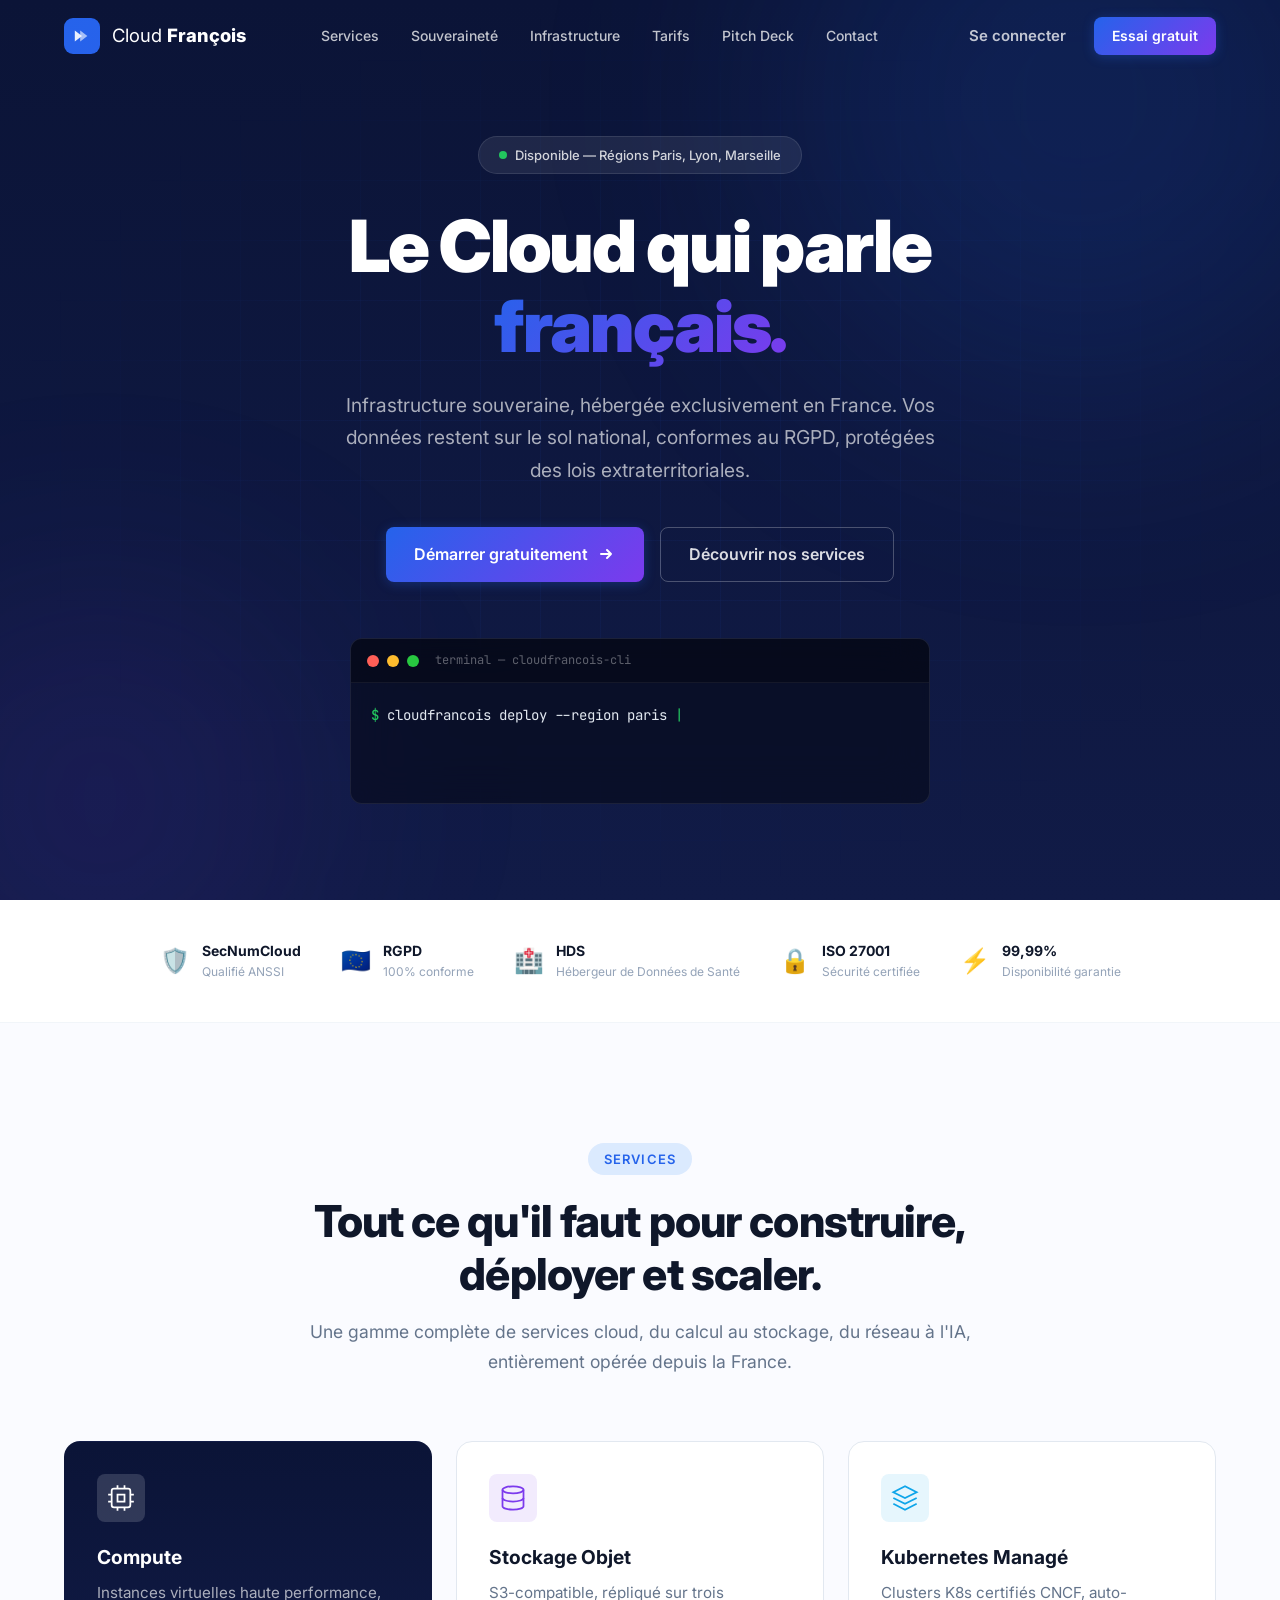
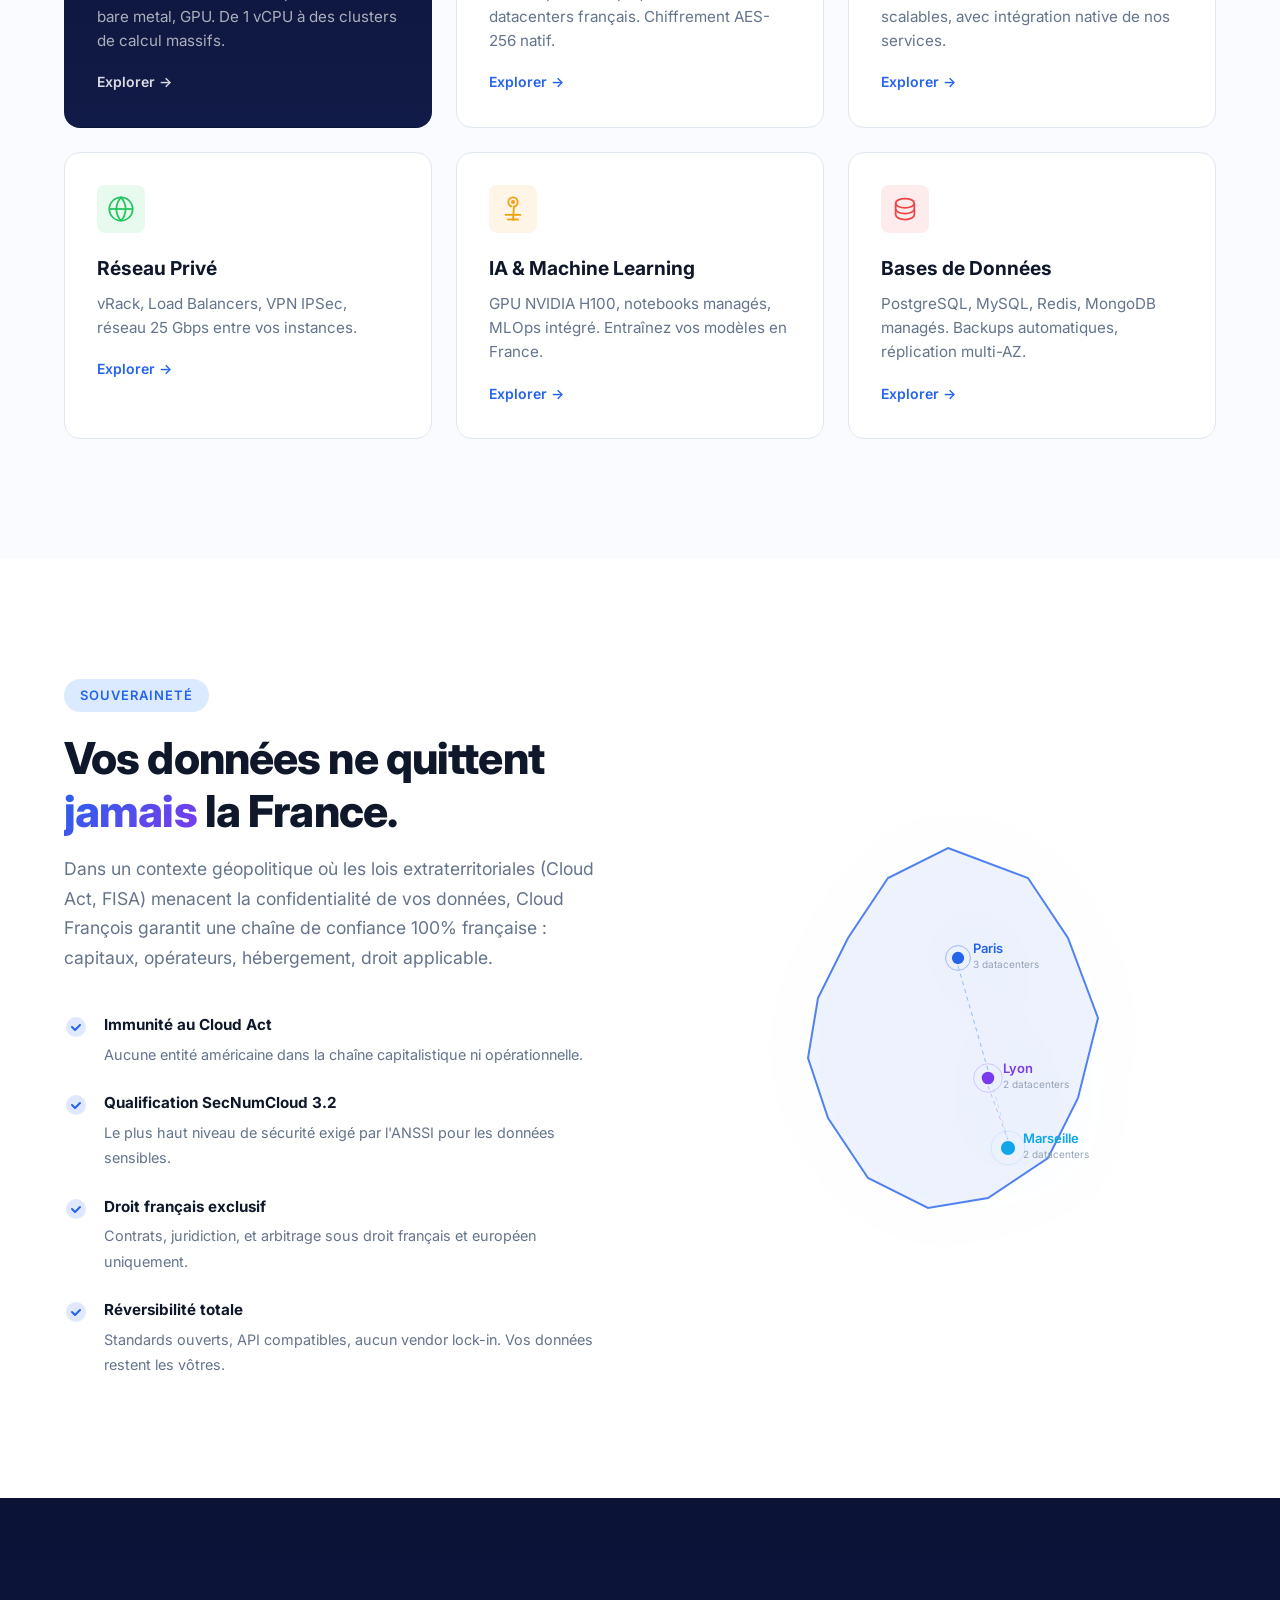
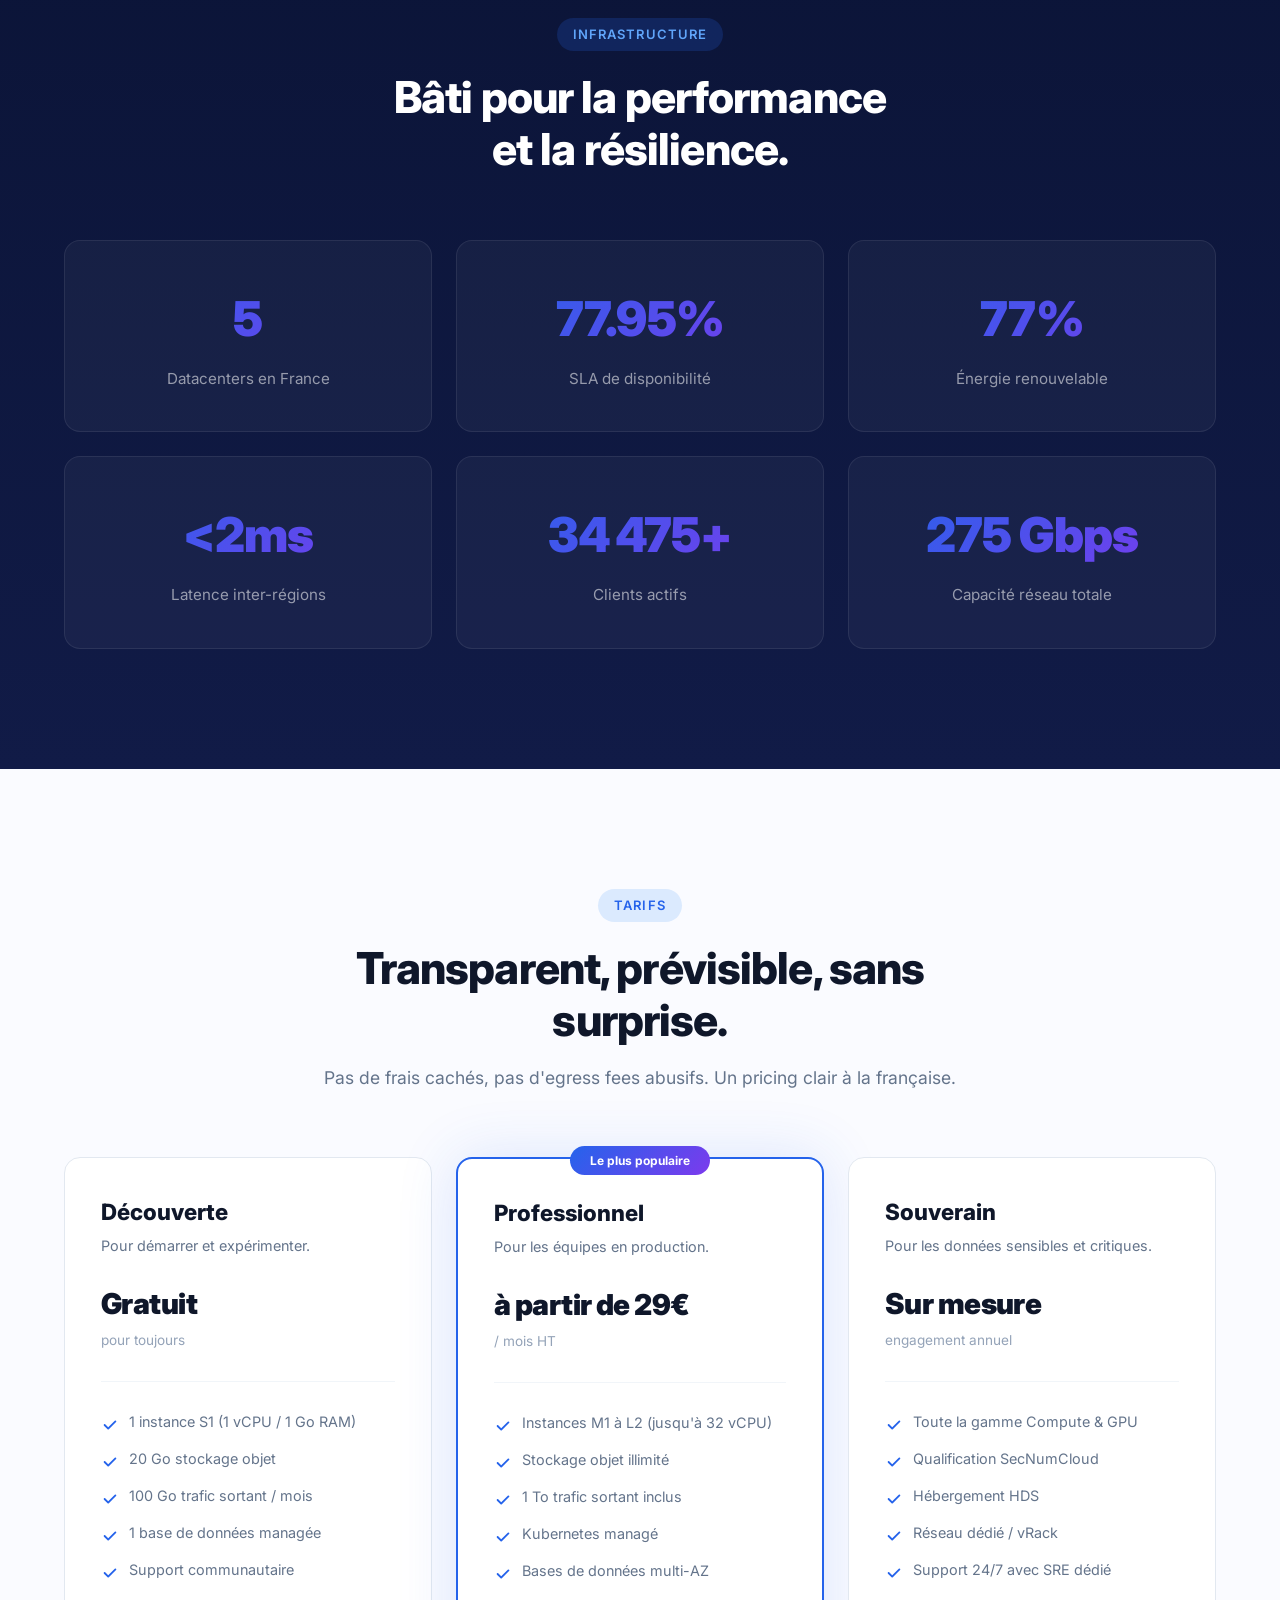
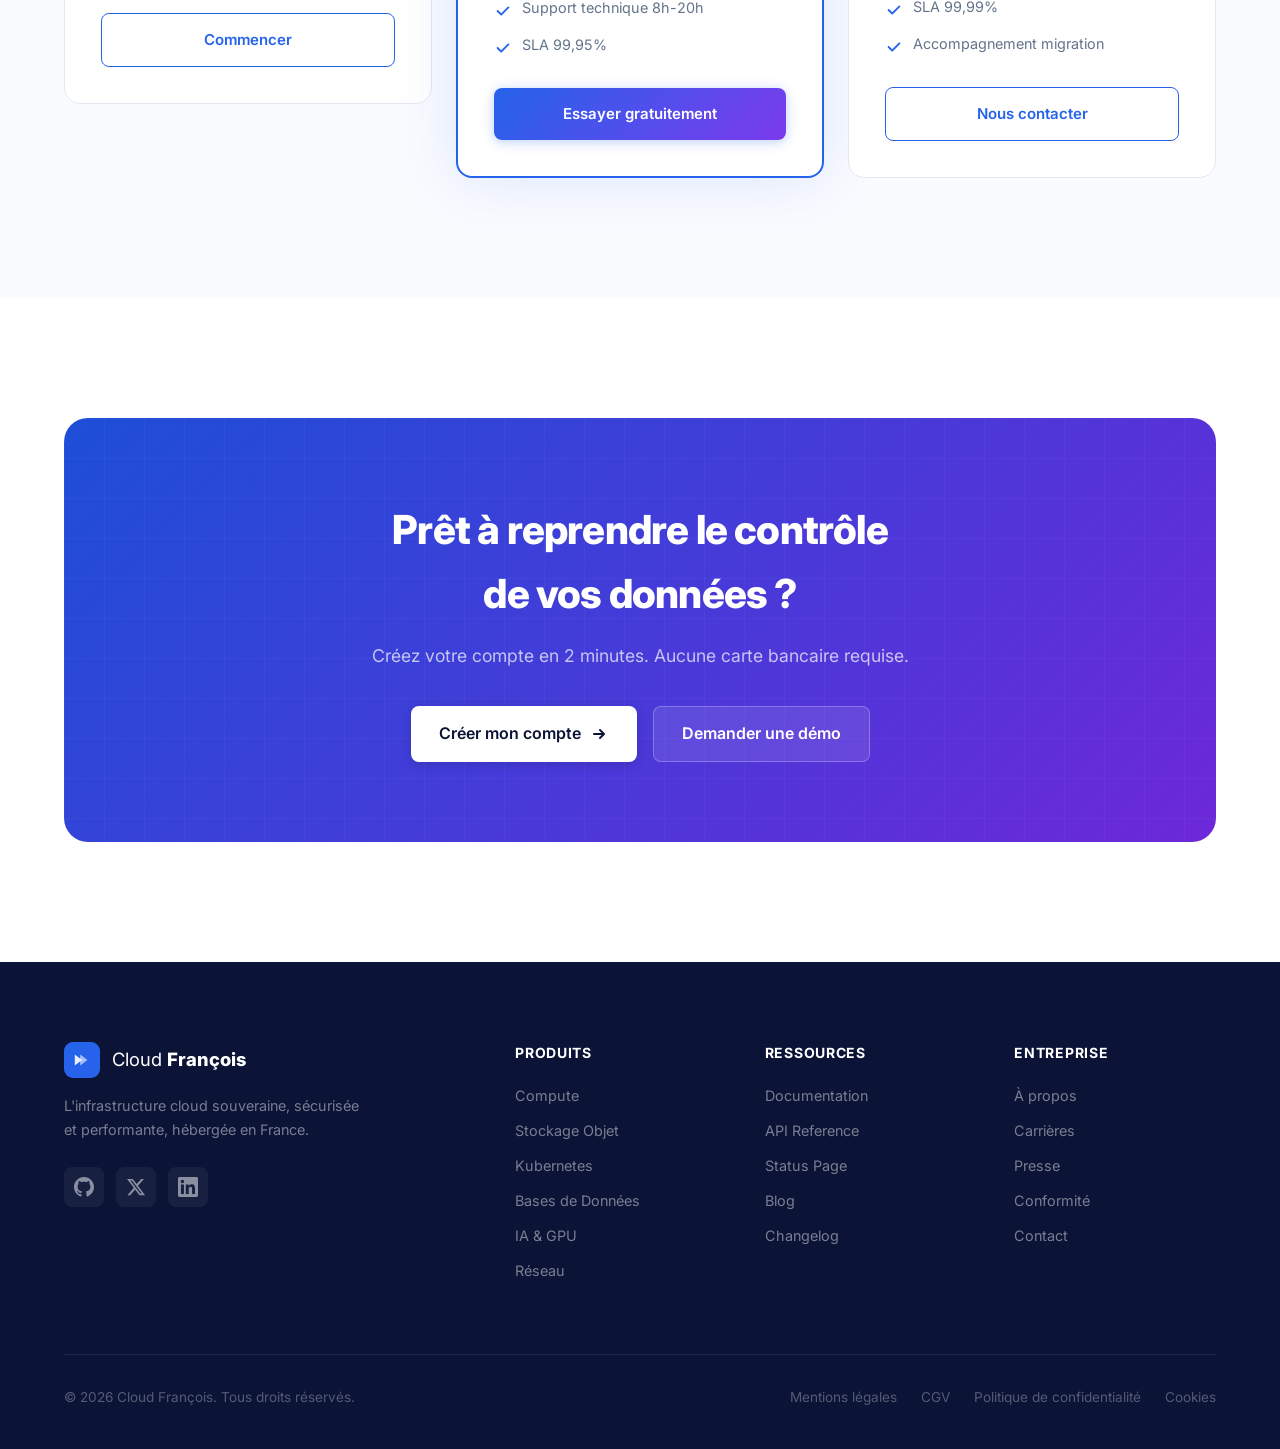
==== commit 60209881: "Add Pitch Deck link to navigation bar in index.html" ====
--- a/index.html
+++ b/index.html
@@ -37,6 +37,7 @@
         <a href="#souverainete">Souveraineté</a>
         <a href="#infrastructure">Infrastructure</a>
         <a href="#tarifs">Tarifs</a>
+        <a href="deck/" class="navbar__links-deck">Pitch Deck</a>
         <a href="#contact">Contact</a>
       </div>
       <div class="navbar__actions">
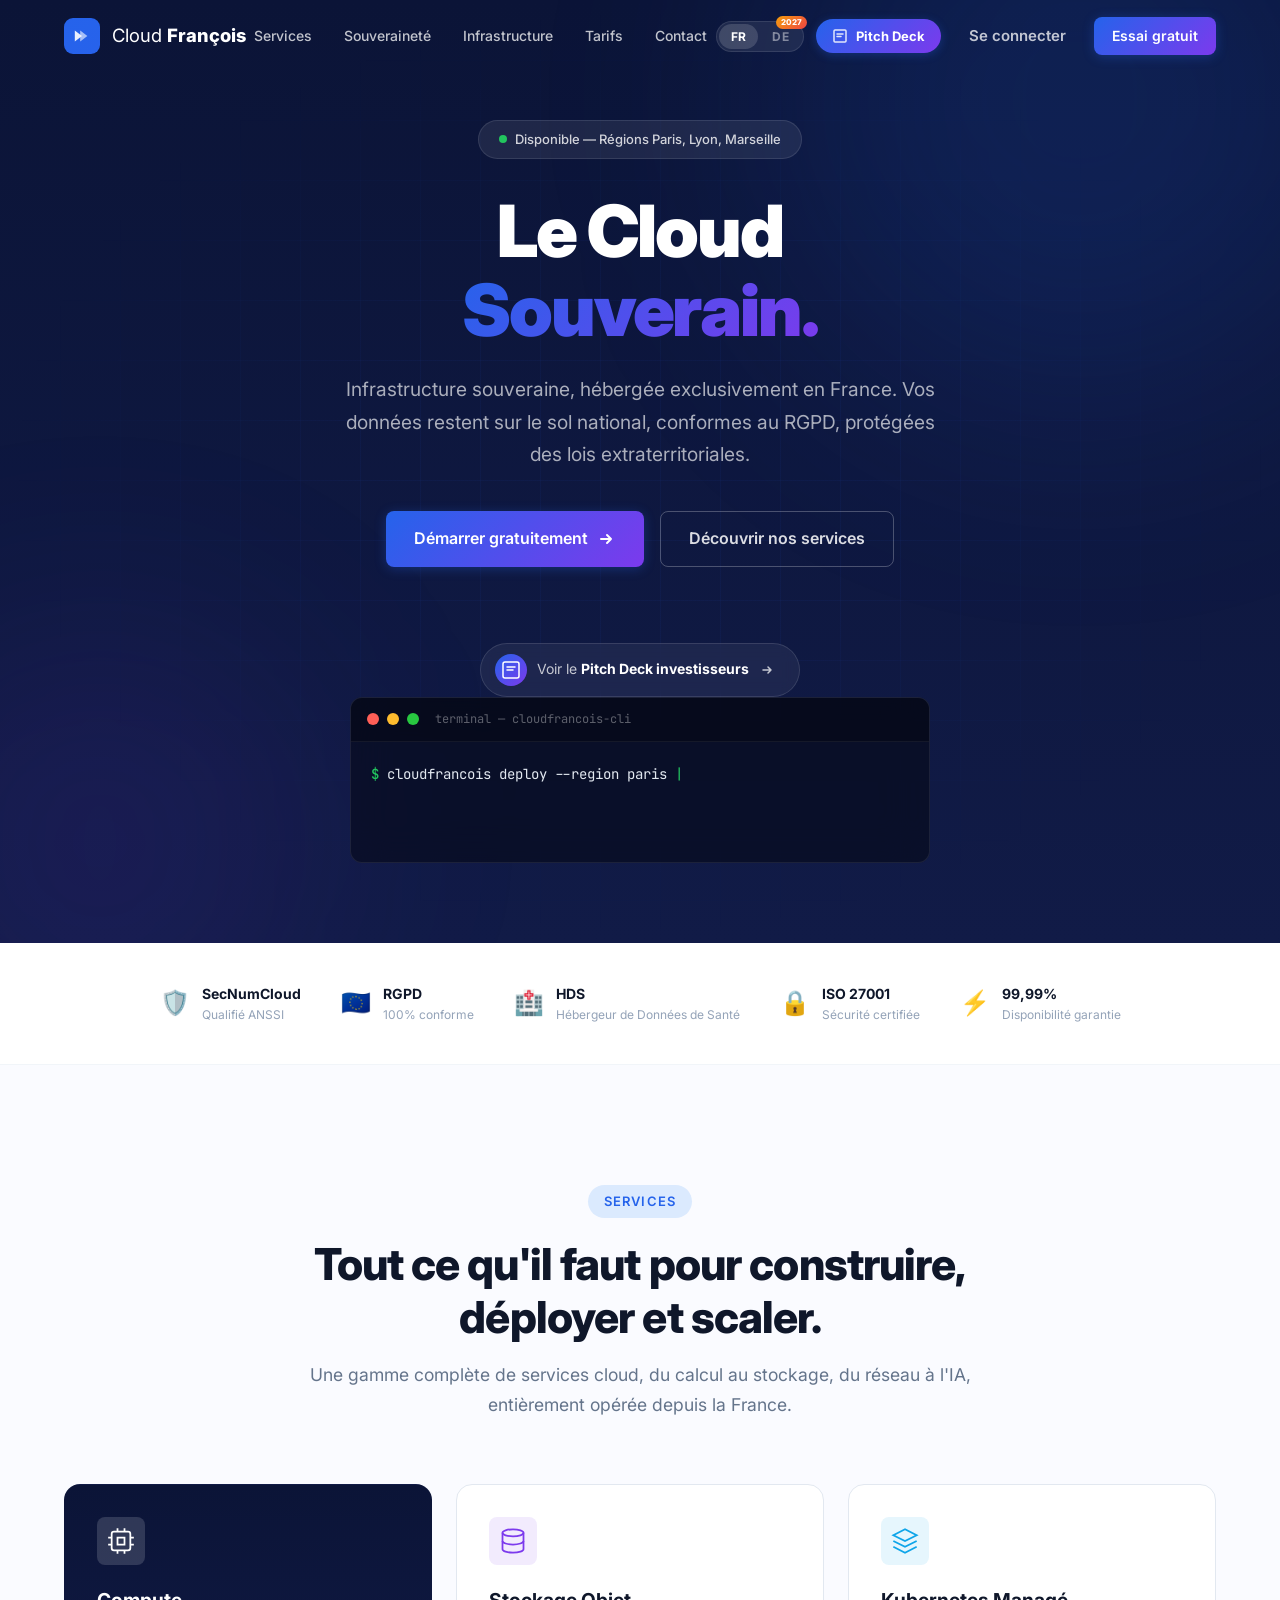
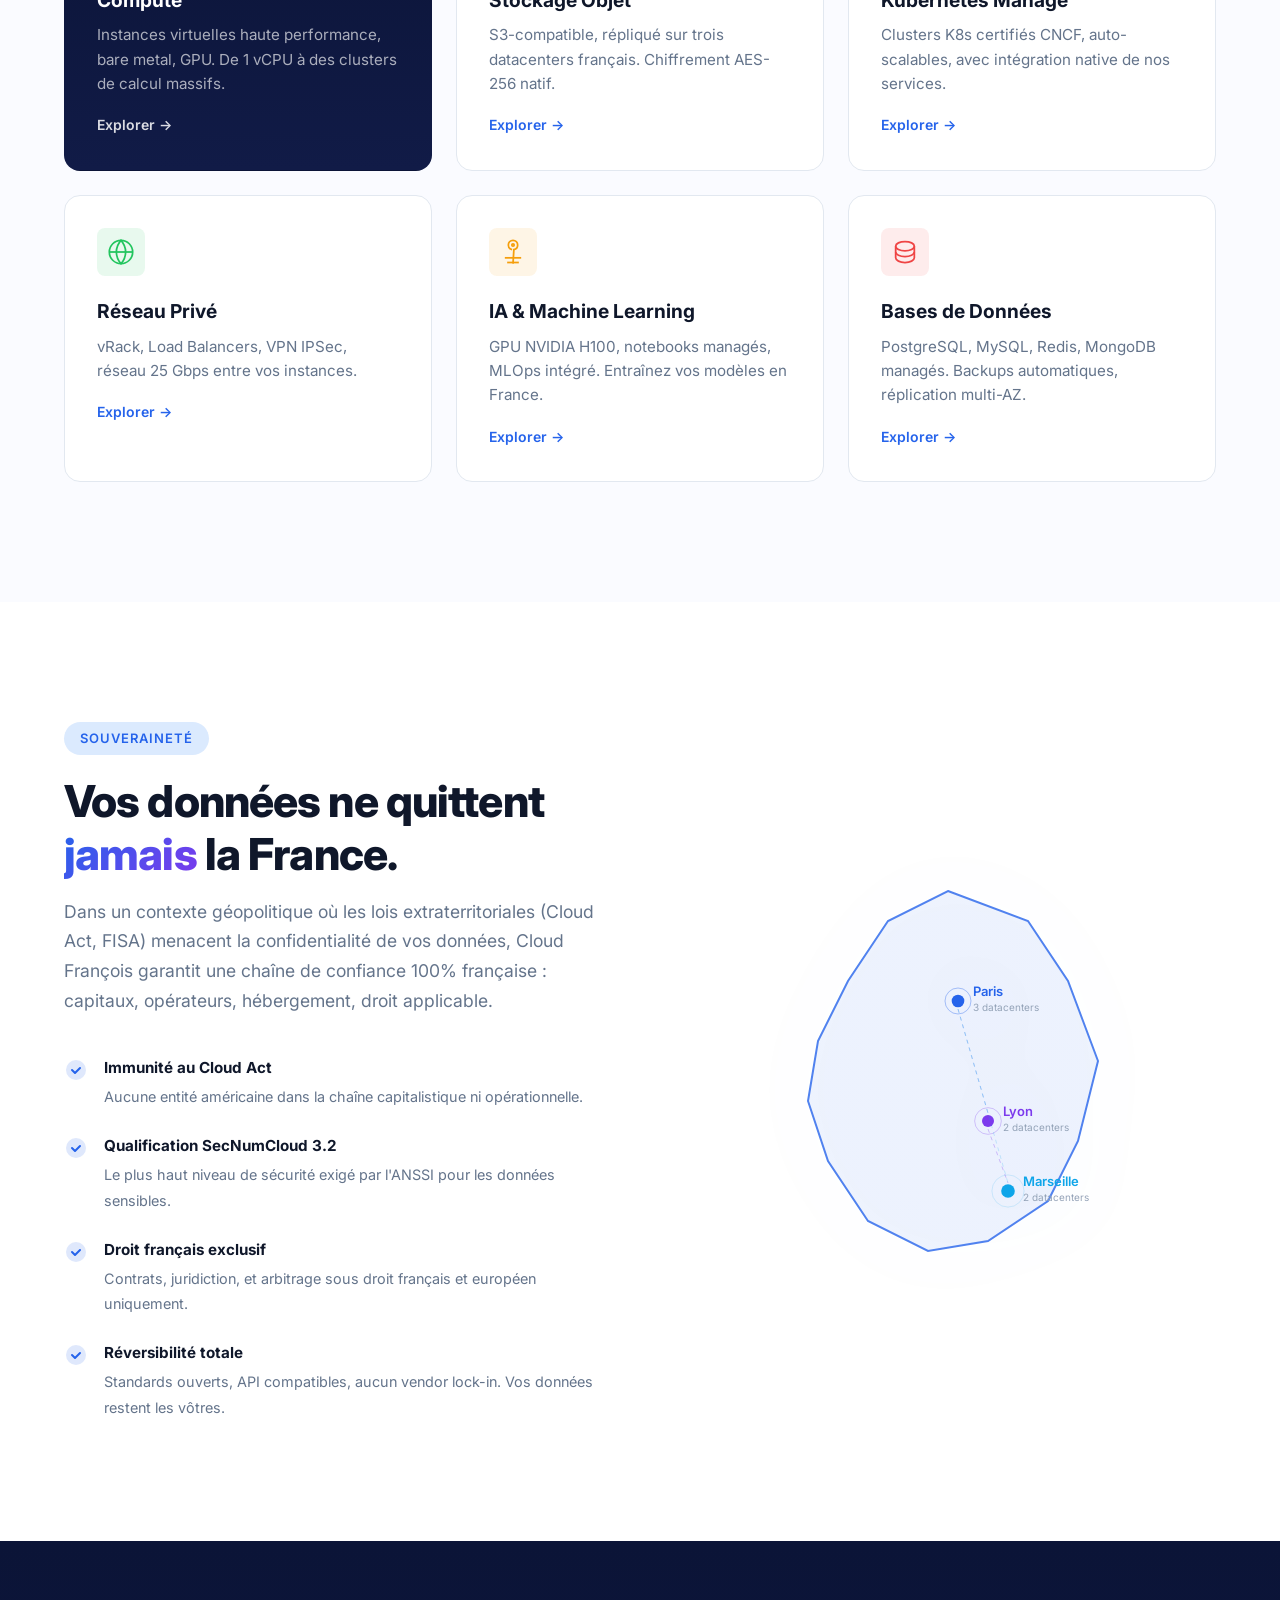
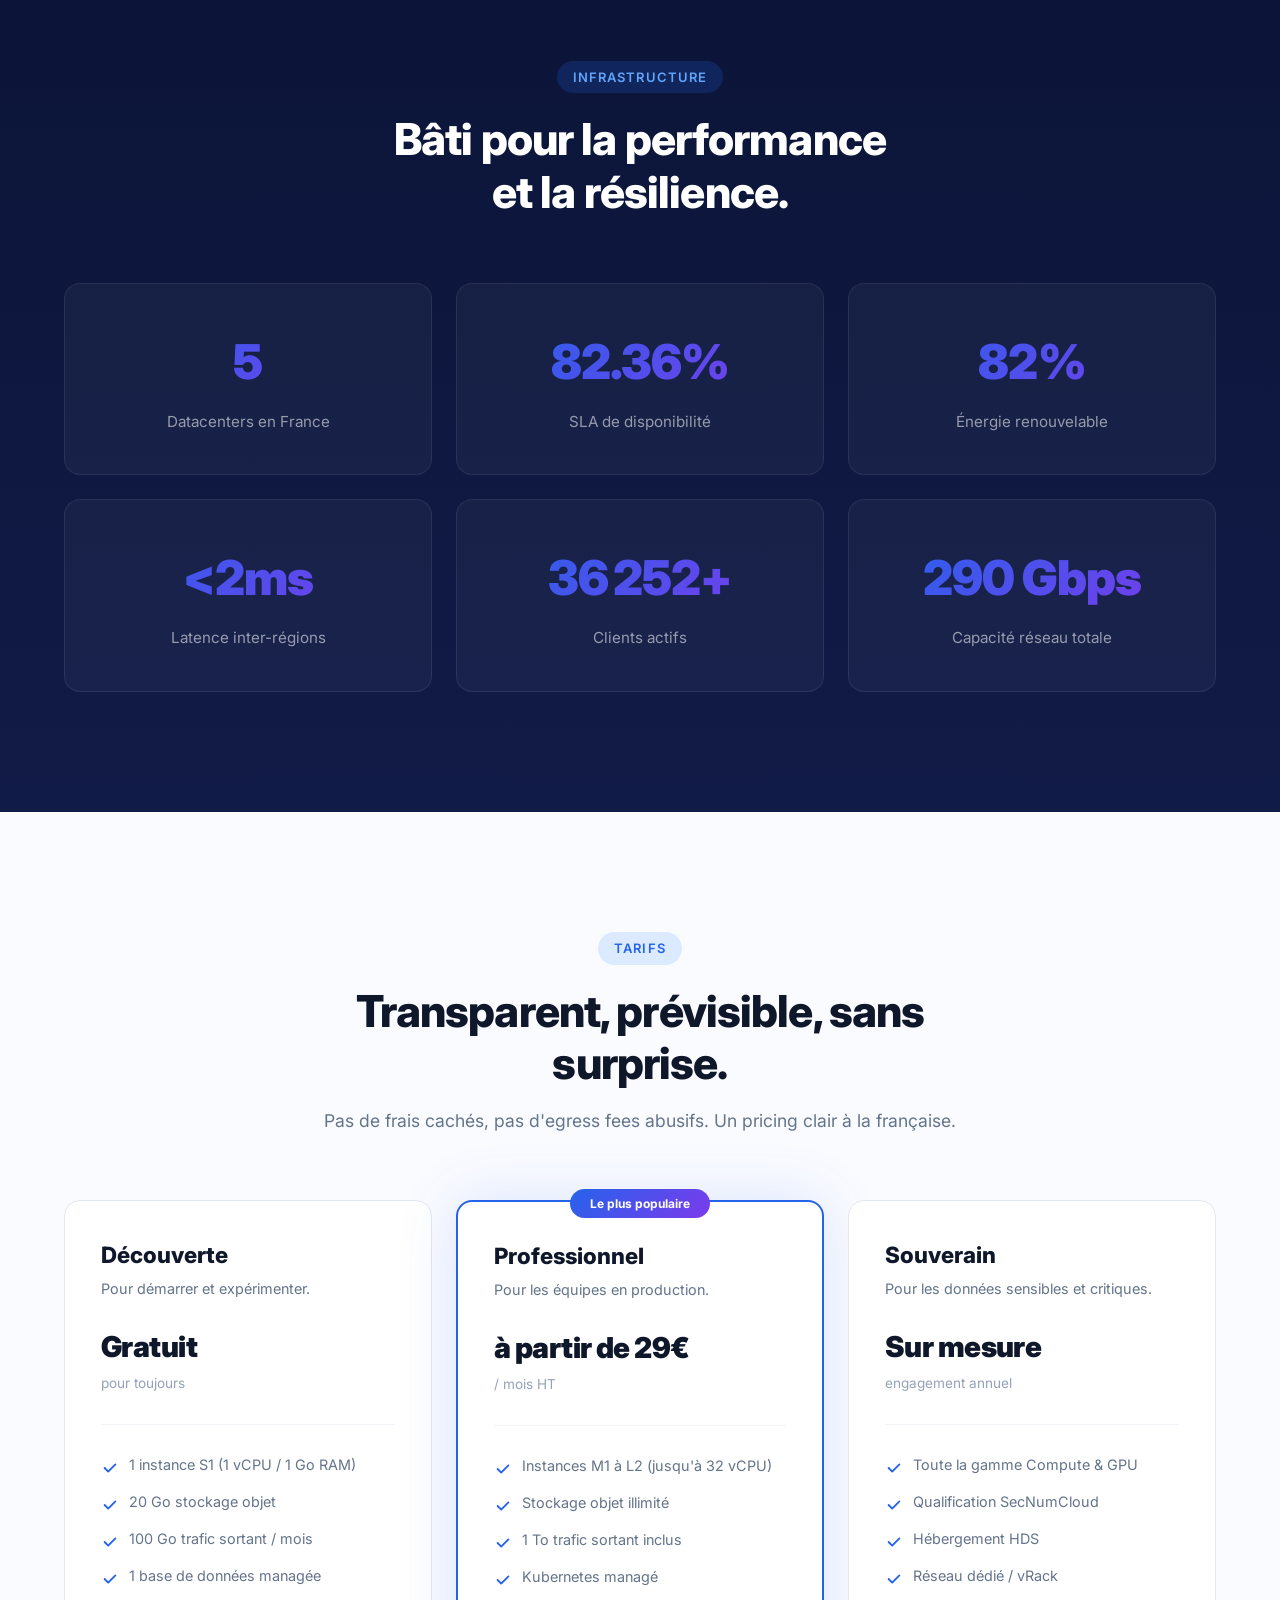
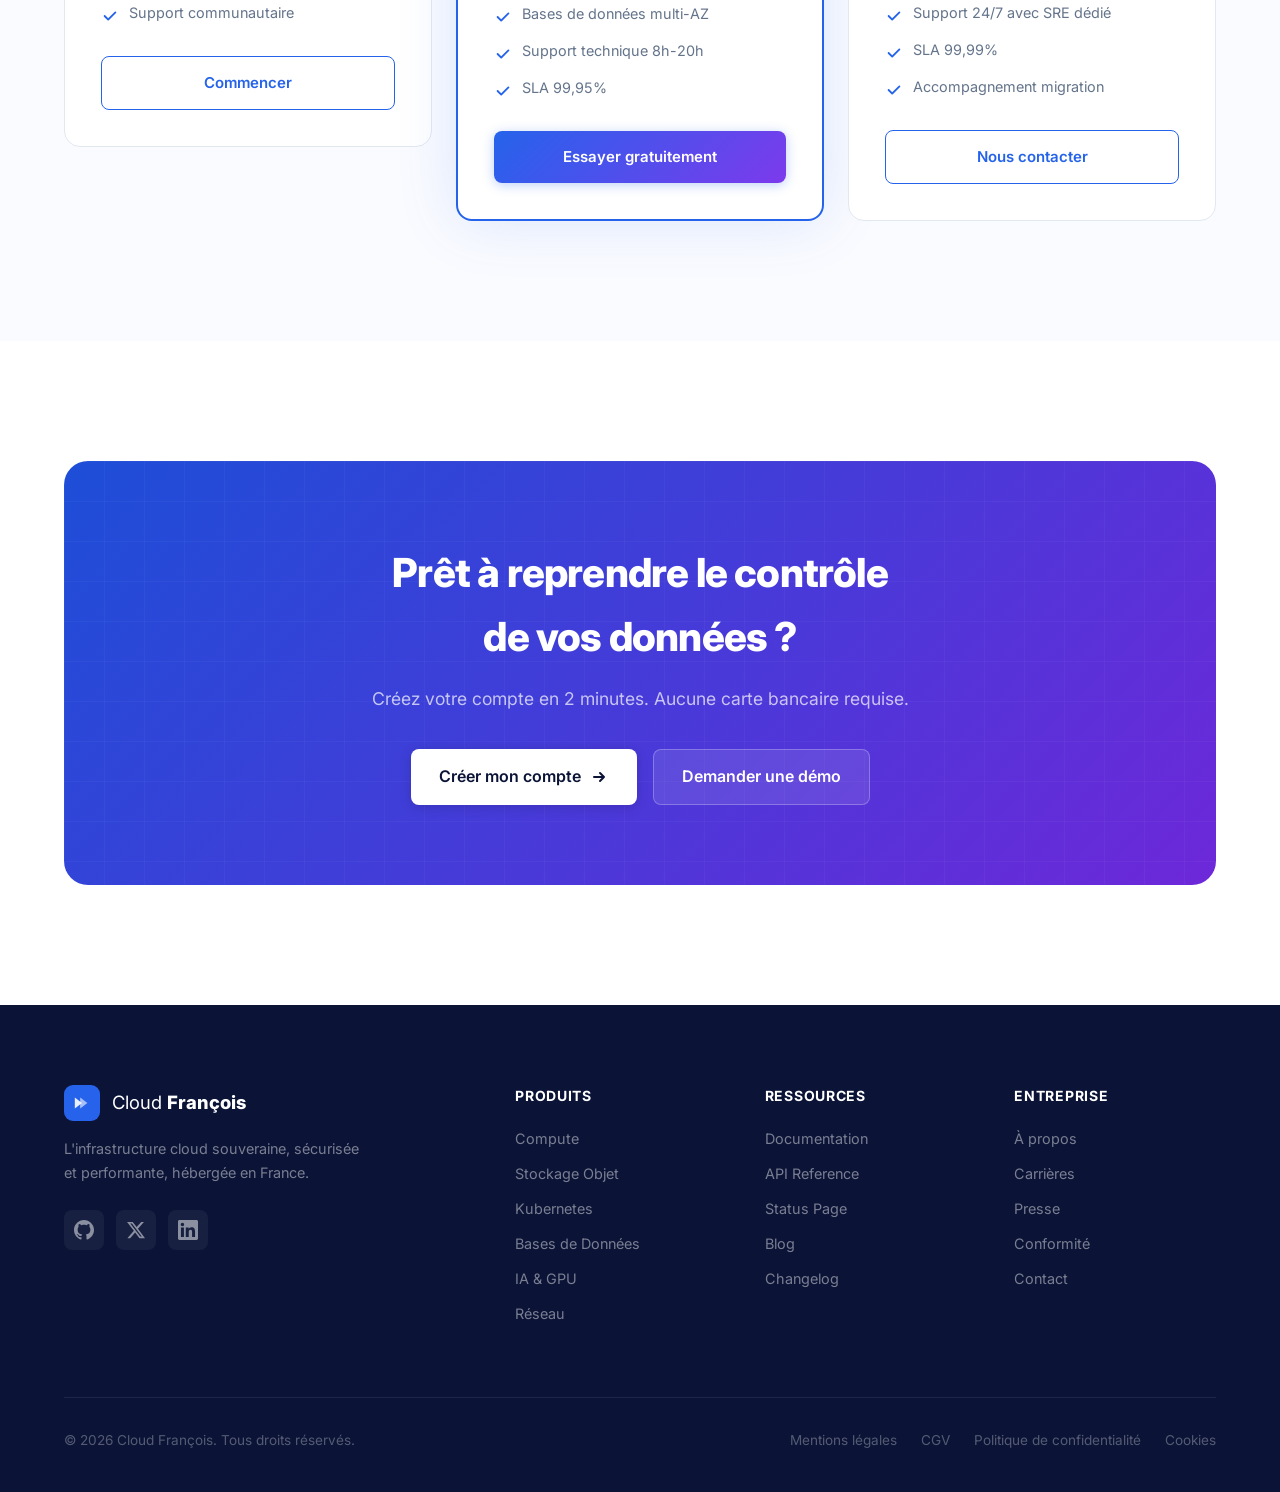
==== commit 7940460d: "Add German language support and a promotional banner in index.html. Update navigation and hero secti" ====
--- a/index.html
+++ b/index.html
@@ -19,6 +19,15 @@
   <link rel="stylesheet" href="style.css">
 </head>
 <body>
+
+  <!-- ===================== DE BANNER ===================== -->
+  <div class="de-banner" id="de-banner">
+    <div class="container de-banner__inner">
+      <span class="de-banner__flag">🇩🇪</span>
+    <span><strong>Cloud Barbie kommt nach Deutschland</strong> — Frankfurt & München ab 2027</span>
+    <a href="#contact" class="de-banner__cta">Frühzugang sichern →</a>
+    </div>
+  </div>
 
   <!-- ===================== NAVBAR ===================== -->
   <nav class="navbar" id="navbar">
@@ -30,19 +39,29 @@
           <path d="M18 26V14l8 6-8 6z" fill="#fff" opacity="0.6"/>
           <defs><linearGradient id="logo-grad" x1="0" y1="0" x2="40" y2="40"><stop stop-color="#2563EB"/><stop offset="1" stop-color="#7C3AED"/></linearGradient></defs>
         </svg>
-        <span>Cloud <strong>François</strong></span>
+        <span data-i18n-html="brand.name">Cloud <strong>François</strong></span>
       </a>
       <div class="navbar__links" id="nav-links">
-        <a href="#services">Services</a>
-        <a href="#souverainete">Souveraineté</a>
-        <a href="#infrastructure">Infrastructure</a>
-        <a href="#tarifs">Tarifs</a>
-        <a href="deck/" class="navbar__links-deck">Pitch Deck</a>
-        <a href="#contact">Contact</a>
+        <a href="#services" data-i18n="nav.services">Services</a>
+        <a href="#souverainete" data-i18n="nav.sovereignty">Souveraineté</a>
+        <a href="#infrastructure" data-i18n="nav.infra">Infrastructure</a>
+        <a href="#tarifs" data-i18n="nav.pricing">Tarifs</a>
+        <a href="#contact" data-i18n="nav.contact">Contact</a>
       </div>
       <div class="navbar__actions">
-        <a href="#contact" class="btn btn--ghost">Se connecter</a>
-        <a href="#contact" class="btn btn--primary btn--sm">Essai gratuit</a>
+        <div class="lang-toggle" id="lang-toggle">
+          <button class="lang-toggle__btn lang-toggle__btn--active" data-lang="fr">FR</button>
+          <button class="lang-toggle__btn" data-lang="de">
+            DE
+            <span class="lang-toggle__soon">2027</span>
+          </button>
+        </div>
+        <a href="deck/" class="btn btn--deck">
+          <svg width="16" height="16" viewBox="0 0 16 16" fill="none"><path d="M3 2h10a1 1 0 011 1v10a1 1 0 01-1 1H3a1 1 0 01-1-1V3a1 1 0 011-1z" stroke="currentColor" stroke-width="1.5"/><path d="M5 6h6M5 8.5h4" stroke="currentColor" stroke-width="1.5" stroke-linecap="round"/></svg>
+          Pitch Deck
+        </a>
+        <a href="#contact" class="btn btn--ghost" data-i18n="nav.login">Se connecter</a>
+        <a href="#contact" class="btn btn--primary btn--sm" data-i18n="nav.cta">Essai gratuit</a>
       </div>
       <button class="navbar__burger" id="burger" aria-label="Menu">
         <span></span><span></span><span></span>
@@ -60,23 +79,30 @@
     <div class="container hero__inner">
       <div class="hero__badge" data-animate>
         <span class="hero__badge-dot"></span>
-        Disponible — Régions Paris, Lyon, Marseille
-      </div>
-      <h1 class="hero__title" data-animate>
-        Le Cloud qui parle <br><span class="gradient-text">français.</span>
+        <span data-i18n="hero.badge">Disponible — Régions Paris, Lyon, Marseille</span>
+      </div>
+      <h1 class="hero__title" data-animate data-i18n-html="hero.title">
+        Le Cloud <br><span class="gradient-text">Souverain.</span>
       </h1>
-      <p class="hero__subtitle" data-animate>
+      <p class="hero__subtitle" data-animate data-i18n="hero.subtitle">
         Infrastructure souveraine, hébergée exclusivement en France.
         Vos données restent sur le sol national, conformes au RGPD,
         protégées des lois extraterritoriales.
       </p>
       <div class="hero__ctas" data-animate>
         <a href="#contact" class="btn btn--primary btn--lg">
-          Démarrer gratuitement
+          <span data-i18n="hero.cta1">Démarrer gratuitement</span>
           <svg width="20" height="20" viewBox="0 0 20 20" fill="none"><path d="M5 10h10m0 0l-4-4m4 4l-4 4" stroke="currentColor" stroke-width="2" stroke-linecap="round" stroke-linejoin="round"/></svg>
         </a>
-        <a href="#services" class="btn btn--outline btn--lg">Découvrir nos services</a>
-      </div>
+        <a href="#services" class="btn btn--outline btn--lg" data-i18n="hero.cta2">Découvrir nos services</a>
+      </div>
+      <a href="deck/" class="hero__deck-link" data-animate>
+        <span class="hero__deck-icon">
+          <svg width="20" height="20" viewBox="0 0 20 20" fill="none"><rect x="2" y="2" width="16" height="16" rx="2" stroke="currentColor" stroke-width="1.5"/><path d="M6 7h8M6 10h6" stroke="currentColor" stroke-width="1.5" stroke-linecap="round"/></svg>
+        </span>
+        <span data-i18n-html="hero.deck">Voir le <strong>Pitch Deck investisseurs</strong></span>
+        <svg width="16" height="16" viewBox="0 0 16 16" fill="none"><path d="M4 8h8m0 0l-3-3m3 3l-3 3" stroke="currentColor" stroke-width="1.5" stroke-linecap="round" stroke-linejoin="round"/></svg>
+      </a>
       <div class="hero__terminal" data-animate>
         <div class="terminal">
           <div class="terminal__header">
@@ -105,36 +131,36 @@
         <div class="trust-bar__item">
           <div class="trust-bar__icon">🛡️</div>
           <div>
-            <strong>SecNumCloud</strong>
-            <span>Qualifié ANSSI</span>
+            <strong data-i18n="trust.secnum">SecNumCloud</strong>
+            <span data-i18n="trust.secnum_sub">Qualifié ANSSI</span>
           </div>
         </div>
         <div class="trust-bar__item">
           <div class="trust-bar__icon">🇪🇺</div>
           <div>
-            <strong>RGPD</strong>
-            <span>100% conforme</span>
+            <strong data-i18n="trust.rgpd">RGPD</strong>
+            <span data-i18n="trust.rgpd_sub">100% conforme</span>
           </div>
         </div>
         <div class="trust-bar__item">
           <div class="trust-bar__icon">🏥</div>
           <div>
-            <strong>HDS</strong>
-            <span>Hébergeur de Données de Santé</span>
+            <strong data-i18n="trust.hds">HDS</strong>
+            <span data-i18n="trust.hds_sub">Hébergeur de Données de Santé</span>
           </div>
         </div>
         <div class="trust-bar__item">
           <div class="trust-bar__icon">🔒</div>
           <div>
-            <strong>ISO 27001</strong>
-            <span>Sécurité certifiée</span>
+            <strong data-i18n="trust.iso">ISO 27001</strong>
+            <span data-i18n="trust.iso_sub">Sécurité certifiée</span>
           </div>
         </div>
         <div class="trust-bar__item">
           <div class="trust-bar__icon">⚡</div>
           <div>
-            <strong>99,99%</strong>
-            <span>Disponibilité garantie</span>
+            <strong data-i18n="trust.sla">99,99%</strong>
+            <span data-i18n="trust.sla_sub">Disponibilité garantie</span>
           </div>
         </div>
       </div>
@@ -145,9 +171,9 @@
   <section class="services" id="services">
     <div class="container">
       <div class="section-header" data-animate>
-        <span class="section-label">Services</span>
-        <h2 class="section-title">Tout ce qu'il faut pour construire,<br> déployer et scaler.</h2>
-        <p class="section-desc">Une gamme complète de services cloud, du calcul au stockage, du réseau à l'IA, entièrement opérée depuis la France.</p>
+        <span class="section-label" data-i18n="svc.label">Services</span>
+        <h2 class="section-title" data-i18n-html="svc.title">Tout ce qu'il faut pour construire,<br> déployer et scaler.</h2>
+        <p class="section-desc" data-i18n="svc.desc">Une gamme complète de services cloud, du calcul au stockage, du réseau à l'IA, entièrement opérée depuis la France.</p>
       </div>
       <div class="services__grid">
 
@@ -155,54 +181,54 @@
           <div class="service-card__icon service-card__icon--compute">
             <svg viewBox="0 0 24 24" fill="none" stroke="currentColor" stroke-width="1.5"><rect x="4" y="4" width="16" height="16" rx="2"/><path d="M9 9h6v6H9z"/><path d="M9 1v3M15 1v3M9 20v3M15 20v3M1 9h3M1 15h3M20 9h3M20 15h3"/></svg>
           </div>
-          <h3>Compute</h3>
-          <p>Instances virtuelles haute performance, bare metal, GPU. De 1 vCPU à des clusters de calcul massifs.</p>
-          <span class="service-card__link">Explorer →</span>
+          <h3 data-i18n="svc.compute">Compute</h3>
+          <p data-i18n="svc.compute_d">Instances virtuelles haute performance, bare metal, GPU. De 1 vCPU à des clusters de calcul massifs.</p>
+          <span class="service-card__link" data-i18n="svc.explore">Explorer →</span>
         </div>
 
         <div class="service-card" data-animate>
           <div class="service-card__icon service-card__icon--storage">
             <svg viewBox="0 0 24 24" fill="none" stroke="currentColor" stroke-width="1.5"><ellipse cx="12" cy="5" rx="9" ry="3"/><path d="M3 5v14c0 1.66 4.03 3 9 3s9-1.34 9-3V5"/><path d="M3 12c0 1.66 4.03 3 9 3s9-1.34 9-3"/></svg>
           </div>
-          <h3>Stockage Objet</h3>
-          <p>S3-compatible, répliqué sur trois datacenters français. Chiffrement AES-256 natif.</p>
-          <span class="service-card__link">Explorer →</span>
+          <h3 data-i18n="svc.storage">Stockage Objet</h3>
+          <p data-i18n="svc.storage_d">S3-compatible, répliqué sur trois datacenters français. Chiffrement AES-256 natif.</p>
+          <span class="service-card__link" data-i18n="svc.explore">Explorer →</span>
         </div>
 
         <div class="service-card" data-animate>
           <div class="service-card__icon service-card__icon--k8s">
             <svg viewBox="0 0 24 24" fill="none" stroke="currentColor" stroke-width="1.5"><path d="M12 2L2 7l10 5 10-5-10-5z"/><path d="M2 17l10 5 10-5"/><path d="M2 12l10 5 10-5"/></svg>
           </div>
-          <h3>Kubernetes Managé</h3>
-          <p>Clusters K8s certifiés CNCF, auto-scalables, avec intégration native de nos services.</p>
-          <span class="service-card__link">Explorer →</span>
+          <h3 data-i18n="svc.k8s">Kubernetes Managé</h3>
+          <p data-i18n="svc.k8s_d">Clusters K8s certifiés CNCF, auto-scalables, avec intégration native de nos services.</p>
+          <span class="service-card__link" data-i18n="svc.explore">Explorer →</span>
         </div>
 
         <div class="service-card" data-animate>
           <div class="service-card__icon service-card__icon--network">
             <svg viewBox="0 0 24 24" fill="none" stroke="currentColor" stroke-width="1.5"><circle cx="12" cy="12" r="10"/><path d="M2 12h20"/><path d="M12 2a15.3 15.3 0 014 10 15.3 15.3 0 01-4 10 15.3 15.3 0 01-4-10 15.3 15.3 0 014-10z"/></svg>
           </div>
-          <h3>Réseau Privé</h3>
-          <p>vRack, Load Balancers, VPN IPSec, réseau 25 Gbps entre vos instances.</p>
-          <span class="service-card__link">Explorer →</span>
+          <h3 data-i18n="svc.network">Réseau Privé</h3>
+          <p data-i18n="svc.network_d">vRack, Load Balancers, VPN IPSec, réseau 25 Gbps entre vos instances.</p>
+          <span class="service-card__link" data-i18n="svc.explore">Explorer →</span>
         </div>
 
         <div class="service-card" data-animate>
           <div class="service-card__icon service-card__icon--ai">
             <svg viewBox="0 0 24 24" fill="none" stroke="currentColor" stroke-width="1.5"><path d="M12 2a4 4 0 014 4c0 1.95-1.4 3.58-3.25 3.93L12 22"/><path d="M12 2a4 4 0 00-4 4c0 1.95 1.4 3.58 3.25 3.93"/><circle cx="12" cy="6" r="1"/><path d="M5 17h14"/><path d="M7 21h10"/></svg>
           </div>
-          <h3>IA & Machine Learning</h3>
-          <p>GPU NVIDIA H100, notebooks managés, MLOps intégré. Entraînez vos modèles en France.</p>
-          <span class="service-card__link">Explorer →</span>
+          <h3 data-i18n="svc.ai">IA & Machine Learning</h3>
+          <p data-i18n="svc.ai_d">GPU NVIDIA H100, notebooks managés, MLOps intégré. Entraînez vos modèles en France.</p>
+          <span class="service-card__link" data-i18n="svc.explore">Explorer →</span>
         </div>
 
         <div class="service-card" data-animate>
           <div class="service-card__icon service-card__icon--db">
             <svg viewBox="0 0 24 24" fill="none" stroke="currentColor" stroke-width="1.5"><path d="M4 7v10c0 2.21 3.58 4 8 4s8-1.79 8-4V7"/><ellipse cx="12" cy="7" rx="8" ry="4"/><path d="M4 12c0 2.21 3.58 4 8 4s8-1.79 8-4"/></svg>
           </div>
-          <h3>Bases de Données</h3>
-          <p>PostgreSQL, MySQL, Redis, MongoDB managés. Backups automatiques, réplication multi-AZ.</p>
-          <span class="service-card__link">Explorer →</span>
+          <h3 data-i18n="svc.db">Bases de Données</h3>
+          <p data-i18n="svc.db_d">PostgreSQL, MySQL, Redis, MongoDB managés. Backups automatiques, réplication multi-AZ.</p>
+          <span class="service-card__link" data-i18n="svc.explore">Explorer →</span>
         </div>
 
       </div>
@@ -214,9 +240,9 @@
     <div class="container">
       <div class="sovereignty__inner">
         <div class="sovereignty__content" data-animate>
-          <span class="section-label">Souveraineté</span>
-          <h2 class="section-title">Vos données ne quittent <span class="gradient-text">jamais</span> la France.</h2>
-          <p class="section-desc">
+          <span class="section-label" data-i18n="sov.label">Souveraineté</span>
+          <h2 class="section-title" data-i18n-html="sov.title">Vos données ne quittent <span class="gradient-text">jamais</span> la France.</h2>
+          <p class="section-desc" data-i18n="sov.desc">
             Dans un contexte géopolitique où les lois extraterritoriales (Cloud Act, FISA)
             menacent la confidentialité de vos données, Cloud François garantit une
             chaîne de confiance 100% française : capitaux, opérateurs, hébergement, droit applicable.
@@ -225,29 +251,29 @@
             <li>
               <svg width="24" height="24" viewBox="0 0 24 24" fill="none"><circle cx="12" cy="12" r="10" fill="#2563EB" opacity="0.15"/><path d="M8 12l3 3 5-5" stroke="#2563EB" stroke-width="2" stroke-linecap="round" stroke-linejoin="round"/></svg>
               <div>
-                <strong>Immunité au Cloud Act</strong>
-                <span>Aucune entité américaine dans la chaîne capitalistique ni opérationnelle.</span>
+                <strong data-i18n="sov.i1">Immunité au Cloud Act</strong>
+                <span data-i18n="sov.i1d">Aucune entité américaine dans la chaîne capitalistique ni opérationnelle.</span>
               </div>
             </li>
             <li>
               <svg width="24" height="24" viewBox="0 0 24 24" fill="none"><circle cx="12" cy="12" r="10" fill="#2563EB" opacity="0.15"/><path d="M8 12l3 3 5-5" stroke="#2563EB" stroke-width="2" stroke-linecap="round" stroke-linejoin="round"/></svg>
               <div>
-                <strong>Qualification SecNumCloud 3.2</strong>
-                <span>Le plus haut niveau de sécurité exigé par l'ANSSI pour les données sensibles.</span>
+                <strong data-i18n="sov.i2">Qualification SecNumCloud 3.2</strong>
+                <span data-i18n="sov.i2d">Le plus haut niveau de sécurité exigé par l'ANSSI pour les données sensibles.</span>
               </div>
             </li>
             <li>
               <svg width="24" height="24" viewBox="0 0 24 24" fill="none"><circle cx="12" cy="12" r="10" fill="#2563EB" opacity="0.15"/><path d="M8 12l3 3 5-5" stroke="#2563EB" stroke-width="2" stroke-linecap="round" stroke-linejoin="round"/></svg>
               <div>
-                <strong>Droit français exclusif</strong>
-                <span>Contrats, juridiction, et arbitrage sous droit français et européen uniquement.</span>
+                <strong data-i18n="sov.i3">Droit français exclusif</strong>
+                <span data-i18n="sov.i3d">Contrats, juridiction, et arbitrage sous droit français et européen uniquement.</span>
               </div>
             </li>
             <li>
               <svg width="24" height="24" viewBox="0 0 24 24" fill="none"><circle cx="12" cy="12" r="10" fill="#2563EB" opacity="0.15"/><path d="M8 12l3 3 5-5" stroke="#2563EB" stroke-width="2" stroke-linecap="round" stroke-linejoin="round"/></svg>
               <div>
-                <strong>Réversibilité totale</strong>
-                <span>Standards ouverts, API compatibles, aucun vendor lock-in. Vos données restent les vôtres.</span>
+                <strong data-i18n="sov.i4">Réversibilité totale</strong>
+                <span data-i18n="sov.i4d">Standards ouverts, API compatibles, aucun vendor lock-in. Vos données restent les vôtres.</span>
               </div>
             </li>
           </ul>
@@ -309,33 +335,33 @@
   <section class="stats" id="infrastructure">
     <div class="container">
       <div class="section-header" data-animate>
-        <span class="section-label">Infrastructure</span>
-        <h2 class="section-title">Bâti pour la performance <br>et la résilience.</h2>
+        <span class="section-label" data-i18n="stats.label">Infrastructure</span>
+        <h2 class="section-title" data-i18n-html="stats.title">Bâti pour la performance <br>et la résilience.</h2>
       </div>
       <div class="stats__grid" data-animate>
         <div class="stat-card">
           <span class="stat-card__number" data-count="7">0</span>
-          <span class="stat-card__label">Datacenters en France</span>
+          <span class="stat-card__label" data-i18n="stats.dc">Datacenters en France</span>
         </div>
         <div class="stat-card">
           <span class="stat-card__number" data-count="99.99" data-suffix="%">0</span>
-          <span class="stat-card__label">SLA de disponibilité</span>
+          <span class="stat-card__label" data-i18n="stats.sla">SLA de disponibilité</span>
         </div>
         <div class="stat-card">
           <span class="stat-card__number" data-count="100" data-suffix="%">0</span>
-          <span class="stat-card__label">Énergie renouvelable</span>
+          <span class="stat-card__label" data-i18n="stats.energy">Énergie renouvelable</span>
         </div>
         <div class="stat-card">
           <span class="stat-card__number" data-prefix="<" data-count="3" data-suffix="ms">0</span>
-          <span class="stat-card__label">Latence inter-régions</span>
+          <span class="stat-card__label" data-i18n="stats.latency">Latence inter-régions</span>
         </div>
         <div class="stat-card">
           <span class="stat-card__number" data-count="50000" data-suffix="+">0</span>
-          <span class="stat-card__label">Clients actifs</span>
+          <span class="stat-card__label" data-i18n="stats.clients">Clients actifs</span>
         </div>
         <div class="stat-card">
           <span class="stat-card__number" data-count="400" data-suffix=" Gbps">0</span>
-          <span class="stat-card__label">Capacité réseau totale</span>
+          <span class="stat-card__label" data-i18n="stats.bw">Capacité réseau totale</span>
         </div>
       </div>
     </div>
@@ -345,20 +371,20 @@
   <section class="pricing" id="tarifs">
     <div class="container">
       <div class="section-header" data-animate>
-        <span class="section-label">Tarifs</span>
-        <h2 class="section-title">Transparent, prévisible, sans surprise.</h2>
-        <p class="section-desc">Pas de frais cachés, pas d'egress fees abusifs. Un pricing clair à la française.</p>
+        <span class="section-label" data-i18n="price.label">Tarifs</span>
+        <h2 class="section-title" data-i18n="price.title">Transparent, prévisible, sans surprise.</h2>
+        <p class="section-desc" data-i18n="price.desc">Pas de frais cachés, pas d'egress fees abusifs. Un pricing clair à la française.</p>
       </div>
       <div class="pricing__grid">
 
         <div class="pricing-card" data-animate>
           <div class="pricing-card__header">
-            <h3>Découverte</h3>
-            <p>Pour démarrer et expérimenter.</p>
+            <h3 data-i18n="price.t1">Découverte</h3>
+            <p data-i18n="price.t1d">Pour démarrer et expérimenter.</p>
           </div>
           <div class="pricing-card__price">
-            <span class="pricing-card__amount">Gratuit</span>
-            <span class="pricing-card__period">pour toujours</span>
+            <span class="pricing-card__amount" data-i18n="price.free">Gratuit</span>
+            <span class="pricing-card__period" data-i18n="price.forever">pour toujours</span>
           </div>
           <ul class="pricing-card__features">
             <li>1 instance S1 (1 vCPU / 1 Go RAM)</li>
@@ -367,18 +393,18 @@
             <li>1 base de données managée</li>
             <li>Support communautaire</li>
           </ul>
-          <a href="#contact" class="btn btn--outline btn--full">Commencer</a>
+          <a href="#contact" class="btn btn--outline btn--full" data-i18n="price.start">Commencer</a>
         </div>
 
         <div class="pricing-card pricing-card--popular" data-animate>
-          <div class="pricing-card__badge">Le plus populaire</div>
+          <div class="pricing-card__badge" data-i18n="price.popular">Le plus populaire</div>
           <div class="pricing-card__header">
-            <h3>Professionnel</h3>
-            <p>Pour les équipes en production.</p>
+            <h3 data-i18n="price.t2">Professionnel</h3>
+            <p data-i18n="price.t2d">Pour les équipes en production.</p>
           </div>
           <div class="pricing-card__price">
-            <span class="pricing-card__amount">à partir de 29€</span>
-            <span class="pricing-card__period">/ mois HT</span>
+            <span class="pricing-card__amount" data-i18n="price.from29">à partir de 29€</span>
+            <span class="pricing-card__period" data-i18n="price.monthly">/ mois HT</span>
           </div>
           <ul class="pricing-card__features">
             <li>Instances M1 à L2 (jusqu'à 32 vCPU)</li>
@@ -389,17 +415,17 @@
             <li>Support technique 8h-20h</li>
             <li>SLA 99,95%</li>
           </ul>
-          <a href="#contact" class="btn btn--primary btn--full">Essayer gratuitement</a>
+          <a href="#contact" class="btn btn--primary btn--full" data-i18n="price.try">Essayer gratuitement</a>
         </div>
 
         <div class="pricing-card" data-animate>
           <div class="pricing-card__header">
-            <h3>Souverain</h3>
-            <p>Pour les données sensibles et critiques.</p>
+            <h3 data-i18n="price.t3">Souverain</h3>
+            <p data-i18n="price.t3d">Pour les données sensibles et critiques.</p>
           </div>
           <div class="pricing-card__price">
-            <span class="pricing-card__amount">Sur mesure</span>
-            <span class="pricing-card__period">engagement annuel</span>
+            <span class="pricing-card__amount" data-i18n="price.custom">Sur mesure</span>
+            <span class="pricing-card__period" data-i18n="price.annual">engagement annuel</span>
           </div>
           <ul class="pricing-card__features">
             <li>Toute la gamme Compute & GPU</li>
@@ -410,7 +436,7 @@
             <li>SLA 99,99%</li>
             <li>Accompagnement migration</li>
           </ul>
-          <a href="#contact" class="btn btn--outline btn--full">Nous contacter</a>
+          <a href="#contact" class="btn btn--outline btn--full" data-i18n="price.contact_us">Nous contacter</a>
         </div>
 
       </div>
@@ -421,14 +447,14 @@
   <section class="cta" id="contact">
     <div class="container">
       <div class="cta__inner" data-animate>
-        <h2>Prêt à reprendre le contrôle <br>de vos données ?</h2>
-        <p>Créez votre compte en 2 minutes. Aucune carte bancaire requise.</p>
+        <h2 data-i18n-html="cta.title">Prêt à reprendre le contrôle <br>de vos données ?</h2>
+        <p data-i18n="cta.desc">Créez votre compte en 2 minutes. Aucune carte bancaire requise.</p>
         <div class="cta__actions">
           <a href="#" class="btn btn--white btn--lg">
-            Créer mon compte
+            <span data-i18n="cta.btn1">Créer mon compte</span>
             <svg width="20" height="20" viewBox="0 0 20 20" fill="none"><path d="M5 10h10m0 0l-4-4m4 4l-4 4" stroke="currentColor" stroke-width="2" stroke-linecap="round" stroke-linejoin="round"/></svg>
           </a>
-          <a href="#" class="btn btn--ghost-light btn--lg">Demander une démo</a>
+          <a href="#" class="btn btn--ghost-light btn--lg" data-i18n="cta.btn2">Demander une démo</a>
         </div>
       </div>
     </div>
@@ -446,9 +472,9 @@
               <path d="M18 26V14l8 6-8 6z" fill="#fff" opacity="0.6"/>
               <defs><linearGradient id="logo-grad2" x1="0" y1="0" x2="40" y2="40"><stop stop-color="#2563EB"/><stop offset="1" stop-color="#7C3AED"/></linearGradient></defs>
             </svg>
-            <span>Cloud <strong>François</strong></span>
+            <span data-i18n-html="brand.name">Cloud <strong>François</strong></span>
           </a>
-          <p>L'infrastructure cloud souveraine, sécurisée et performante, hébergée en France.</p>
+          <p data-i18n="brand.tagline">L'infrastructure cloud souveraine, sécurisée et performante, hébergée en France.</p>
           <div class="footer__socials">
             <a href="#" aria-label="GitHub">
               <svg width="20" height="20" viewBox="0 0 24 24" fill="currentColor"><path d="M12 0c-6.626 0-12 5.373-12 12 0 5.302 3.438 9.8 8.207 11.387.599.111.793-.261.793-.577v-2.234c-3.338.726-4.033-1.416-4.033-1.416-.546-1.387-1.333-1.756-1.333-1.756-1.089-.745.083-.729.083-.729 1.205.084 1.839 1.237 1.839 1.237 1.07 1.834 2.807 1.304 3.492.997.107-.775.418-1.305.762-1.604-2.665-.305-5.467-1.334-5.467-5.931 0-1.311.469-2.381 1.236-3.221-.124-.303-.535-1.524.117-3.176 0 0 1.008-.322 3.301 1.23.957-.266 1.983-.399 3.003-.404 1.02.005 2.047.138 3.006.404 2.291-1.552 3.297-1.23 3.297-1.23.653 1.653.242 2.874.118 3.176.77.84 1.235 1.911 1.235 3.221 0 4.609-2.807 5.624-5.479 5.921.43.372.823 1.102.823 2.222v3.293c0 .319.192.694.801.576 4.765-1.589 8.199-6.086 8.199-11.386 0-6.627-5.373-12-12-12z"/></svg>
@@ -488,7 +514,7 @@
         </div>
       </div>
       <div class="footer__bottom">
-        <p>© 2026 Cloud François. Tous droits réservés.</p>
+        <p data-i18n="brand.copy">© 2026 Cloud François. Tous droits réservés.</p>
         <div class="footer__bottom-links">
           <a href="#">Mentions légales</a>
           <a href="#">CGV</a>
--- a/style.css
+++ b/style.css
@@ -175,6 +175,27 @@
 }
 .btn--ghost:hover { color: var(--color-primary); }
 
+.btn--deck {
+  padding: 7px 16px;
+  font-size: 13px;
+  font-weight: 700;
+  color: #fff;
+  background: linear-gradient(135deg, var(--color-primary), var(--color-accent, #7C3AED));
+  border-radius: var(--radius-full);
+  box-shadow: 0 2px 10px rgba(37, 99, 235, 0.3);
+  animation: deck-pulse 3s ease-in-out infinite;
+}
+.btn--deck:hover {
+  transform: translateY(-1px);
+  box-shadow: 0 4px 18px rgba(37, 99, 235, 0.45);
+}
+.btn--deck svg { opacity: 0.85; }
+
+@keyframes deck-pulse {
+  0%, 100% { box-shadow: 0 2px 10px rgba(37, 99, 235, 0.3); }
+  50% { box-shadow: 0 2px 18px rgba(124, 58, 237, 0.45); }
+}
+
 .btn--white {
   background: #fff;
   color: var(--color-dark);
@@ -273,6 +294,103 @@
 .navbar__actions .btn--ghost { color: rgba(255,255,255,0.75); }
 .navbar--scrolled .navbar__actions .btn--ghost { color: var(--color-text-secondary); }
 
+/* Language toggle */
+.lang-toggle {
+  display: flex;
+  border-radius: var(--radius-full);
+  background: rgba(255, 255, 255, 0.08);
+  border: 1px solid rgba(255, 255, 255, 0.1);
+  padding: 2px;
+  gap: 2px;
+}
+
+.navbar--scrolled .lang-toggle {
+  background: var(--color-surface-alt);
+  border-color: var(--color-border);
+}
+
+.lang-toggle__btn {
+  position: relative;
+  font-family: var(--font-sans);
+  font-size: 12px;
+  font-weight: 700;
+  padding: 5px 12px;
+  border: none;
+  border-radius: var(--radius-full);
+  background: transparent;
+  color: rgba(255, 255, 255, 0.45);
+  cursor: pointer;
+  transition: all 0.25s;
+  letter-spacing: 0.03em;
+}
+
+.navbar--scrolled .lang-toggle__btn { color: var(--color-text-tertiary); }
+
+.lang-toggle__btn--active {
+  background: rgba(255, 255, 255, 0.15);
+  color: #fff;
+}
+
+.navbar--scrolled .lang-toggle__btn--active {
+  background: var(--color-primary);
+  color: #fff;
+}
+
+.lang-toggle__btn:hover:not(.lang-toggle__btn--active) {
+  color: rgba(255, 255, 255, 0.75);
+}
+
+.navbar--scrolled .lang-toggle__btn:hover:not(.lang-toggle__btn--active) {
+  color: var(--color-text);
+}
+
+.lang-toggle__soon {
+  position: absolute;
+  top: -8px;
+  right: -6px;
+  font-size: 8px;
+  font-weight: 800;
+  padding: 1px 5px;
+  border-radius: var(--radius-full);
+  background: linear-gradient(135deg, #F59E0B, #EF4444);
+  color: #fff;
+  letter-spacing: 0;
+  line-height: 1.4;
+}
+
+/* DE Banner */
+.de-banner {
+  display: none;
+  background: linear-gradient(90deg, #0B1437, #1a1a2e);
+  border-bottom: 1px solid rgba(255, 255, 255, 0.08);
+  padding: 10px 0;
+  font-size: 13px;
+  color: rgba(255, 255, 255, 0.75);
+}
+
+.de-banner.visible { display: block; }
+
+.de-banner__inner {
+  display: flex;
+  align-items: center;
+  justify-content: center;
+  gap: 12px;
+  flex-wrap: wrap;
+}
+
+.de-banner__flag { font-size: 1.1rem; }
+
+.de-banner__cta {
+  font-weight: 700;
+  color: #F59E0B;
+  transition: color 0.2s;
+}
+
+.de-banner__cta:hover { color: #FBBF24; }
+
+body.lang-de .de-banner { display: block; }
+body.lang-de .navbar { top: 42px; }
+
 .navbar__burger {
   display: none;
   flex-direction: column;
@@ -410,6 +528,45 @@
 .hero__ctas .btn--outline:hover {
   background: rgba(255,255,255,0.1);
   border-color: rgba(255,255,255,0.4);
+}
+
+.hero__deck-link {
+  display: inline-flex;
+  align-items: center;
+  gap: 10px;
+  margin-top: 20px;
+  padding: 10px 24px 10px 14px;
+  border-radius: var(--radius-full);
+  background: rgba(255, 255, 255, 0.06);
+  border: 1px solid rgba(255, 255, 255, 0.12);
+  color: rgba(255, 255, 255, 0.75);
+  font-size: 14px;
+  transition: var(--transition);
+  backdrop-filter: blur(8px);
+}
+
+.hero__deck-link:hover {
+  background: rgba(255, 255, 255, 0.12);
+  border-color: rgba(255, 255, 255, 0.25);
+  color: #fff;
+  transform: translateY(-1px);
+}
+
+.hero__deck-link strong {
+  color: #fff;
+  font-weight: 700;
+}
+
+.hero__deck-icon {
+  display: flex;
+  align-items: center;
+  justify-content: center;
+  width: 32px;
+  height: 32px;
+  border-radius: 50%;
+  background: linear-gradient(135deg, var(--color-primary), #7C3AED);
+  color: #fff;
+  flex-shrink: 0;
 }
 
 /* Terminal */
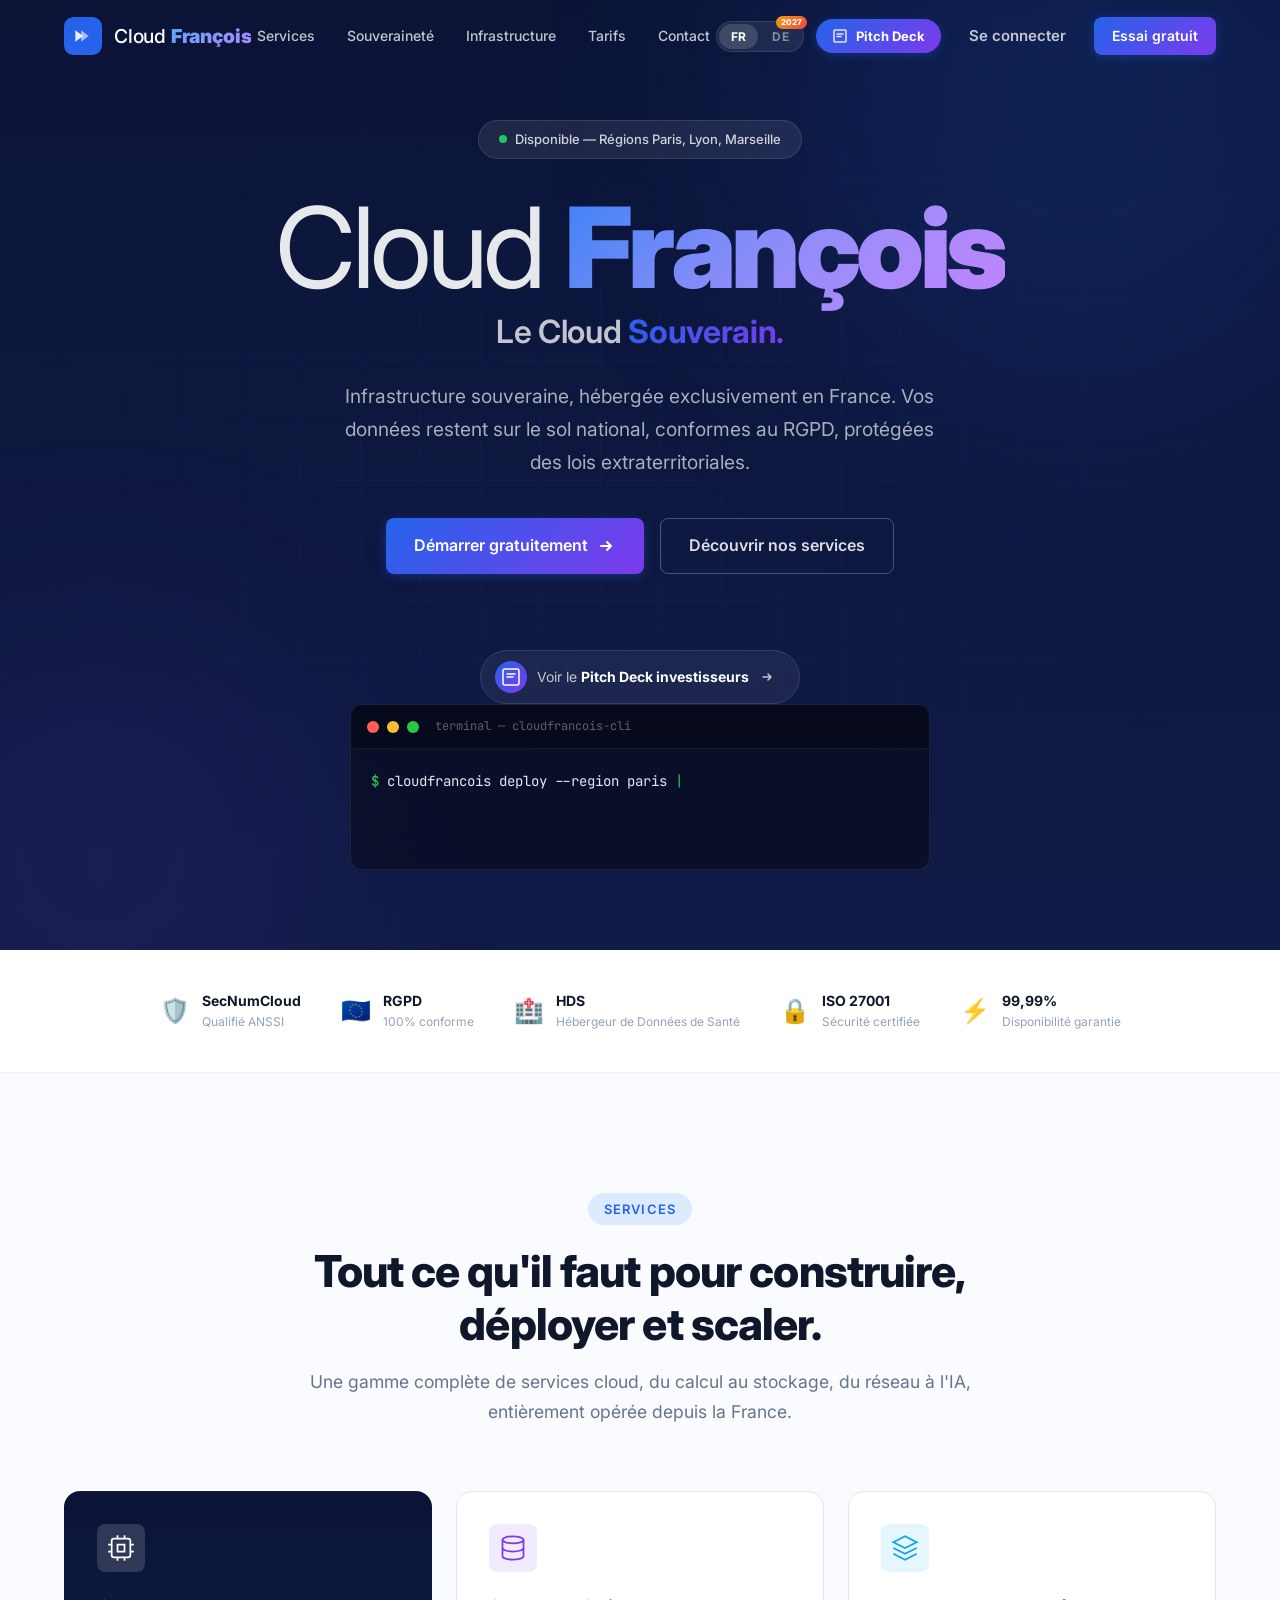
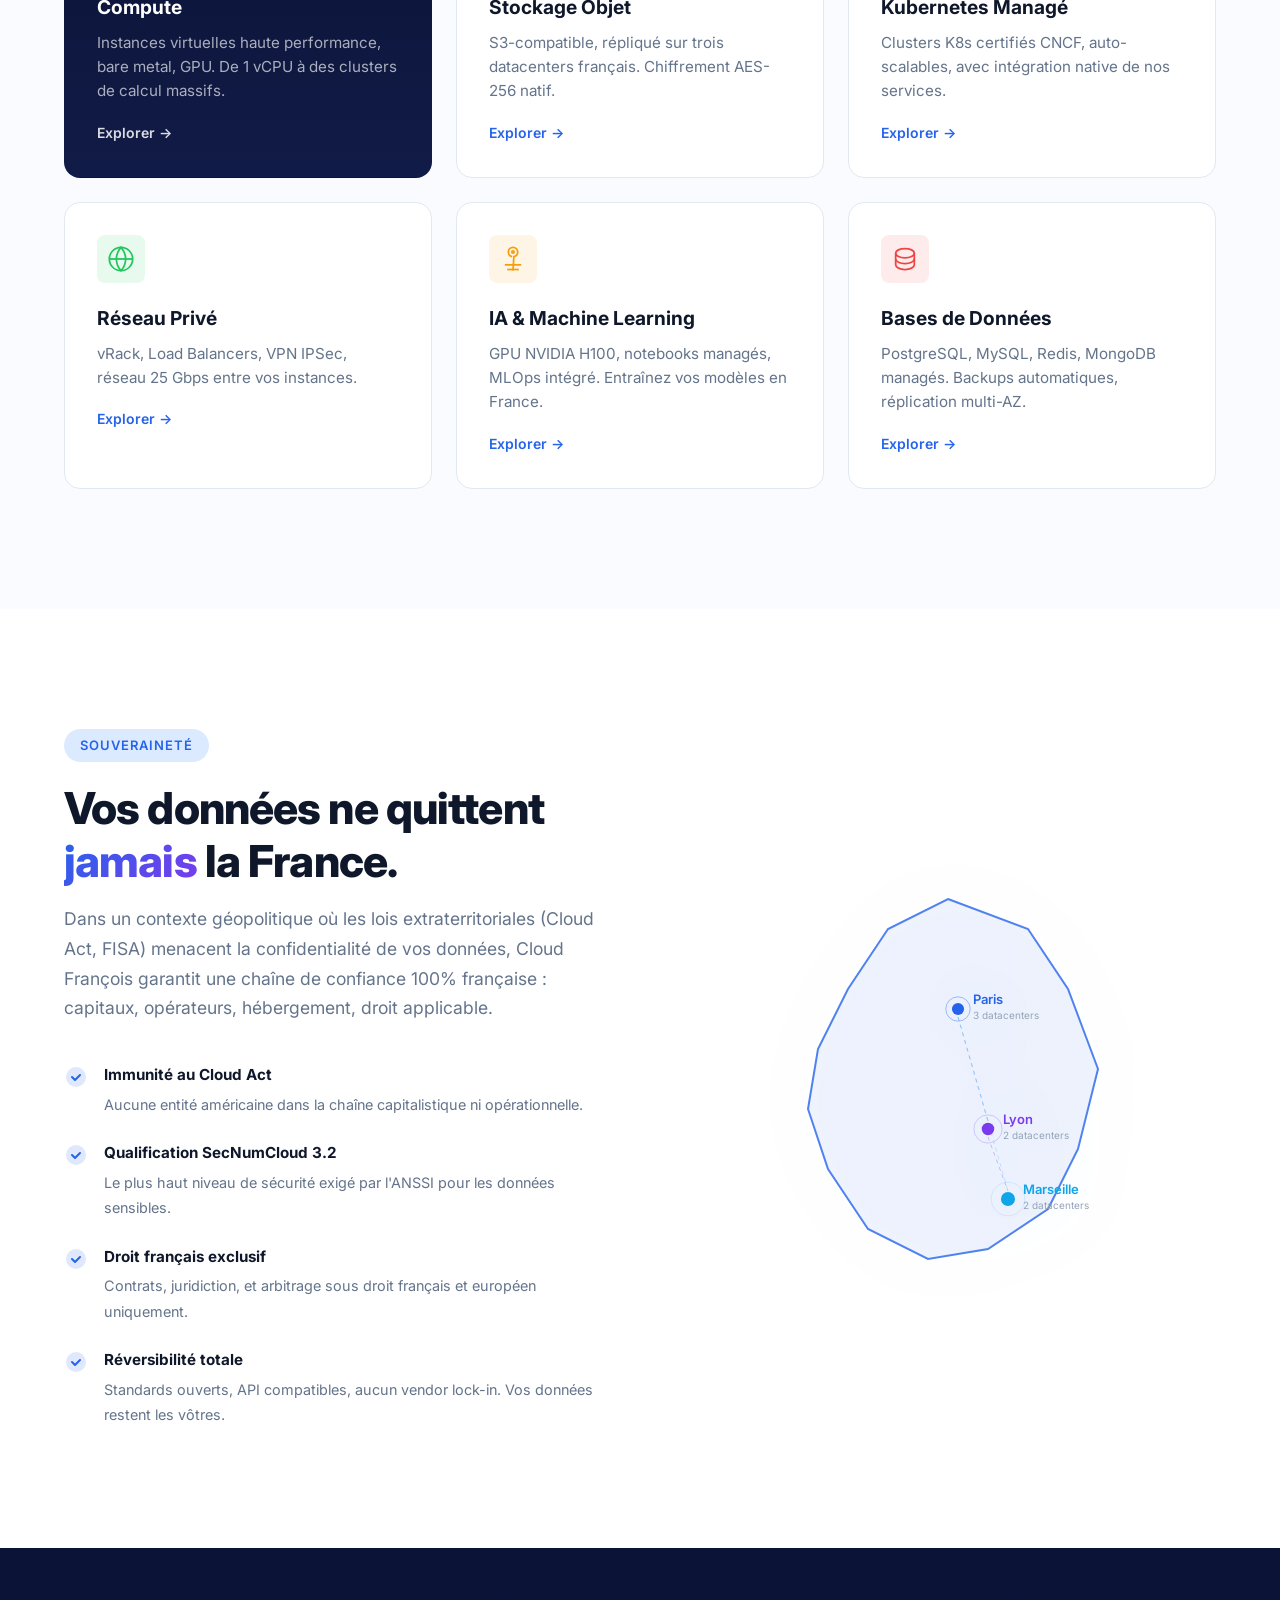
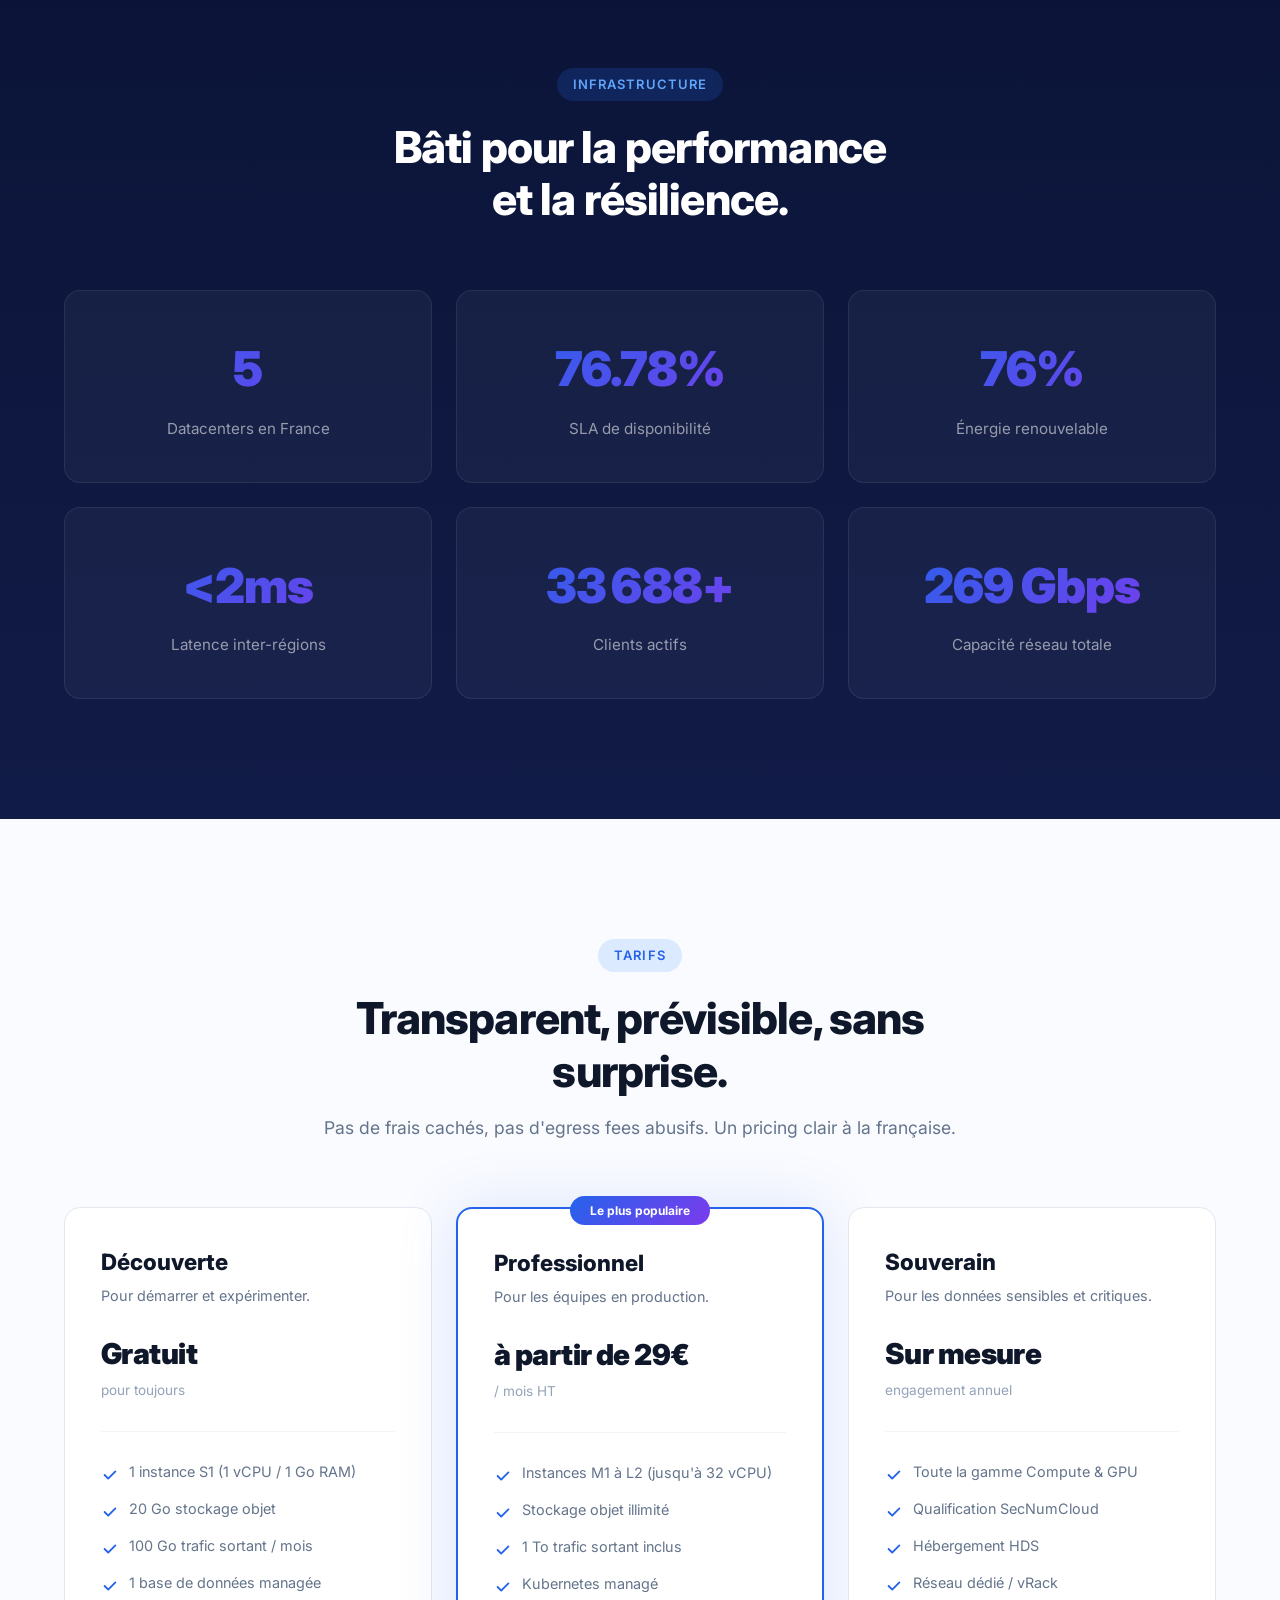
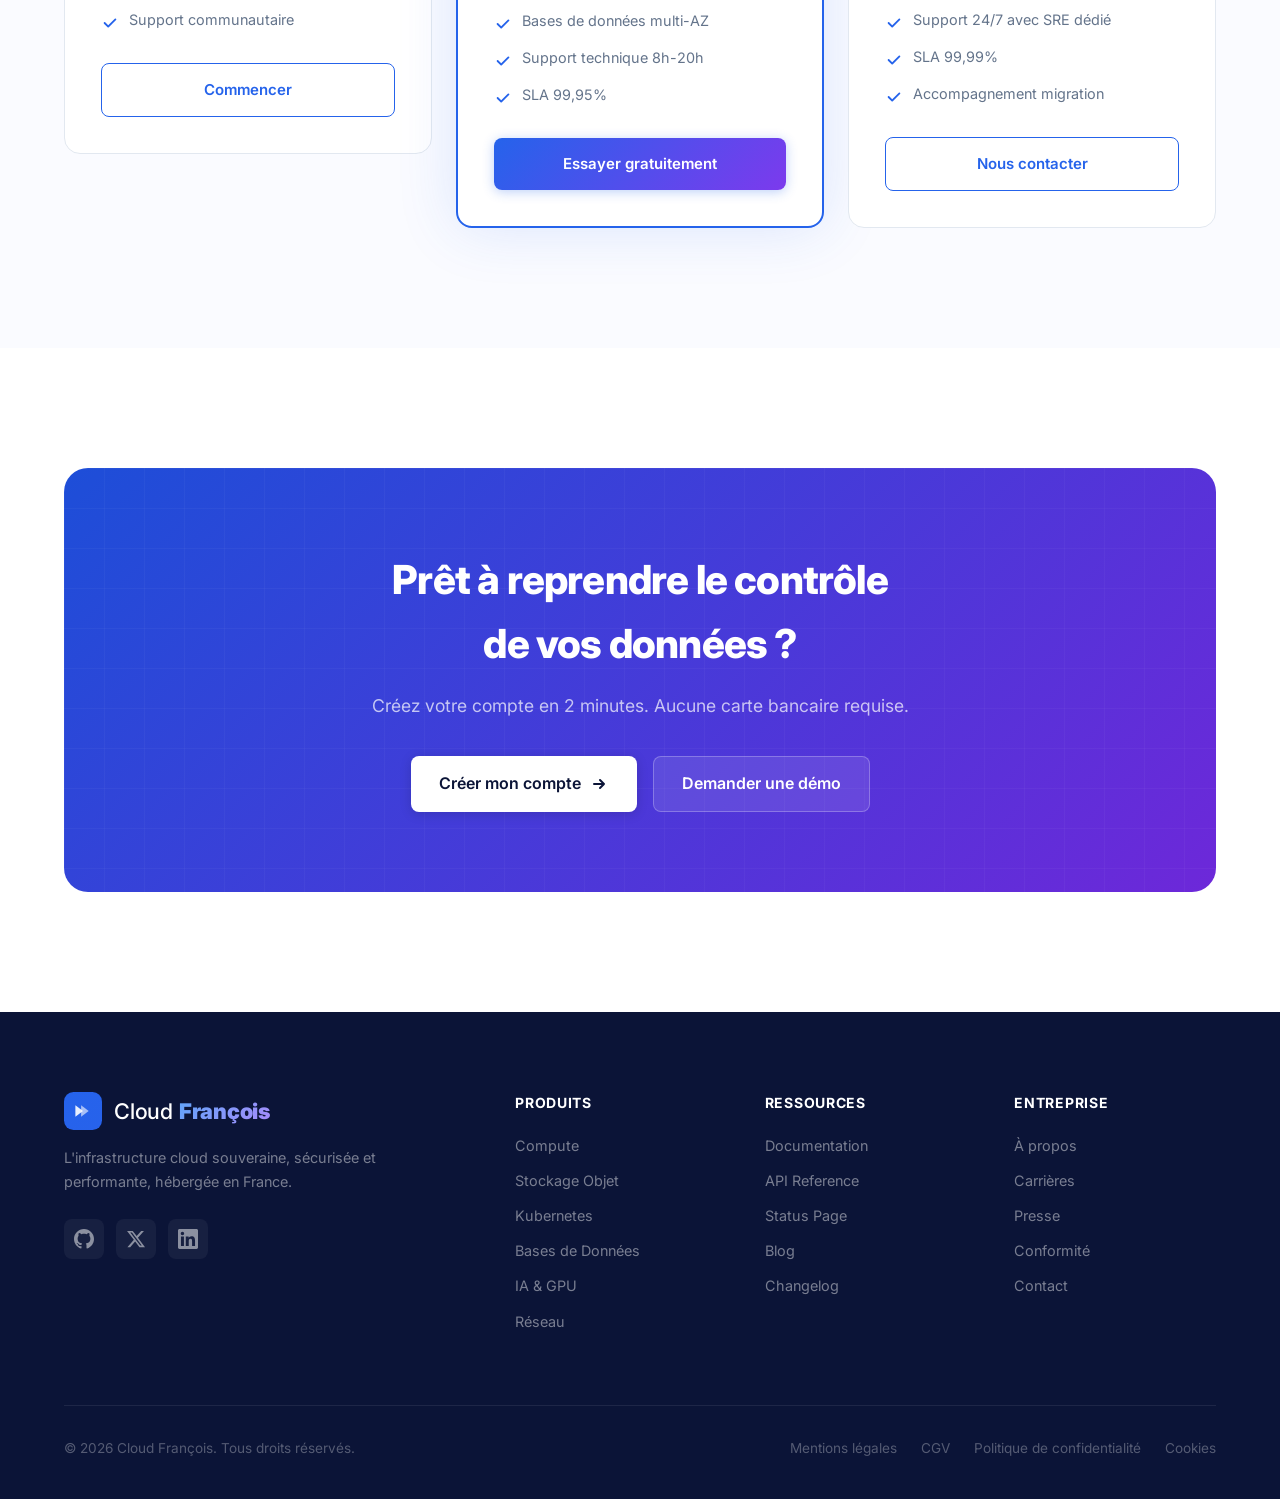
==== commit 79741308: "Update brand styling and structure in index.html, script.js, and style.css. Introduce new classes fo" ====
--- a/index.html
+++ b/index.html
@@ -39,7 +39,7 @@
           <path d="M18 26V14l8 6-8 6z" fill="#fff" opacity="0.6"/>
           <defs><linearGradient id="logo-grad" x1="0" y1="0" x2="40" y2="40"><stop stop-color="#2563EB"/><stop offset="1" stop-color="#7C3AED"/></linearGradient></defs>
         </svg>
-        <span data-i18n-html="brand.name">Cloud <strong>François</strong></span>
+        <span class="navbar__brand-text" data-i18n-html="brand.name">Cloud <strong>François</strong></span>
       </a>
       <div class="navbar__links" id="nav-links">
         <a href="#services" data-i18n="nav.services">Services</a>
@@ -81,8 +81,9 @@
         <span class="hero__badge-dot"></span>
         <span data-i18n="hero.badge">Disponible — Régions Paris, Lyon, Marseille</span>
       </div>
+      <div class="hero__brand" data-animate data-i18n-html="hero.brand">Cloud <strong>François</strong></div>
       <h1 class="hero__title" data-animate data-i18n-html="hero.title">
-        Le Cloud <br><span class="gradient-text">Souverain.</span>
+        Le Cloud <span class="gradient-text">Souverain.</span>
       </h1>
       <p class="hero__subtitle" data-animate data-i18n="hero.subtitle">
         Infrastructure souveraine, hébergée exclusivement en France.
@@ -472,9 +473,9 @@
               <path d="M18 26V14l8 6-8 6z" fill="#fff" opacity="0.6"/>
               <defs><linearGradient id="logo-grad2" x1="0" y1="0" x2="40" y2="40"><stop stop-color="#2563EB"/><stop offset="1" stop-color="#7C3AED"/></linearGradient></defs>
             </svg>
-            <span data-i18n-html="brand.name">Cloud <strong>François</strong></span>
+            <span class="footer__brand-text" data-i18n-html="brand.name">Cloud <strong>François</strong></span>
           </a>
-          <p data-i18n="brand.tagline">L'infrastructure cloud souveraine, sécurisée et performante, hébergée en France.</p>
+          <p class="footer__tagline" data-i18n="brand.tagline">L'infrastructure cloud souveraine, sécurisée et performante, hébergée en France.</p>
           <div class="footer__socials">
             <a href="#" aria-label="GitHub">
               <svg width="20" height="20" viewBox="0 0 24 24" fill="currentColor"><path d="M12 0c-6.626 0-12 5.373-12 12 0 5.302 3.438 9.8 8.207 11.387.599.111.793-.261.793-.577v-2.234c-3.338.726-4.033-1.416-4.033-1.416-.546-1.387-1.333-1.756-1.333-1.756-1.089-.745.083-.729.083-.729 1.205.084 1.839 1.237 1.839 1.237 1.07 1.834 2.807 1.304 3.492.997.107-.775.418-1.305.762-1.604-2.665-.305-5.467-1.334-5.467-5.931 0-1.311.469-2.381 1.236-3.221-.124-.303-.535-1.524.117-3.176 0 0 1.008-.322 3.301 1.23.957-.266 1.983-.399 3.003-.404 1.02.005 2.047.138 3.006.404 2.291-1.552 3.297-1.23 3.297-1.23.653 1.653.242 2.874.118 3.176.77.84 1.235 1.911 1.235 3.221 0 4.609-2.807 5.624-5.479 5.921.43.372.823 1.102.823 2.222v3.293c0 .319.192.694.801.576 4.765-1.589 8.199-6.086 8.199-11.386 0-6.627-5.373-12-12-12z"/></svg>
--- a/style.css
+++ b/style.css
@@ -252,17 +252,27 @@
   display: flex;
   align-items: center;
   gap: 12px;
-  font-size: 1.15rem;
-  color: #fff;
+  color: #fff;
+  text-decoration: none;
 }
 
 .navbar__logo-icon {
-  width: 36px;
-  height: 36px;
-}
-
-.navbar__logo strong {
-  font-weight: 800;
+  width: 38px;
+  height: 38px;
+}
+
+.navbar__brand-text {
+  font-size: 1.2rem;
+  font-weight: 500;
+  letter-spacing: -0.01em;
+}
+
+.navbar__brand-text strong {
+  font-weight: 900;
+  background: linear-gradient(135deg, #60a5fa, #a78bfa);
+  -webkit-background-clip: text;
+  -webkit-text-fill-color: transparent;
+  background-clip: text;
 }
 
 .navbar__links {
@@ -496,13 +506,34 @@
   50% { opacity: 0.8; box-shadow: 0 0 0 6px rgba(34, 197, 94, 0); }
 }
 
+.hero__brand {
+  font-size: clamp(3.5rem, 9vw, 7rem);
+  font-weight: 400;
+  line-height: 1;
+  color: rgba(255, 255, 255, 0.9);
+  letter-spacing: -0.04em;
+  margin-bottom: 8px;
+}
+
+.hero__brand strong {
+  font-weight: 900;
+  background: linear-gradient(135deg, #3b82f6 0%, #818cf8 40%, #a78bfa 70%, #c084fc 100%);
+  -webkit-background-clip: text;
+  -webkit-text-fill-color: transparent;
+  background-clip: text;
+}
+
 .hero__title {
-  font-size: clamp(2.5rem, 6vw, 4.5rem);
-  font-weight: 900;
-  line-height: 1.1;
-  color: #fff;
-  margin-bottom: 24px;
-  letter-spacing: -0.03em;
+  font-size: clamp(1.3rem, 3vw, 2rem);
+  font-weight: 600;
+  line-height: 1.3;
+  color: rgba(255, 255, 255, 0.75);
+  margin-bottom: 28px;
+  letter-spacing: -0.01em;
+}
+
+.hero__title .gradient-text {
+  font-weight: 700;
 }
 
 .hero__subtitle {
@@ -1068,14 +1099,28 @@
 }
 
 .footer__brand {
-  max-width: 300px;
+  max-width: 320px;
 }
 
 .footer__brand .navbar__logo {
   margin-bottom: 16px;
 }
 
-.footer__brand p {
+.footer__brand-text {
+  font-size: 1.35rem;
+  font-weight: 500;
+  letter-spacing: -0.01em;
+}
+
+.footer__brand-text strong {
+  font-weight: 900;
+  background: linear-gradient(135deg, #60a5fa, #a78bfa);
+  -webkit-background-clip: text;
+  -webkit-text-fill-color: transparent;
+  background-clip: text;
+}
+
+.footer__tagline {
   font-size: 0.9rem;
   color: rgba(255, 255, 255, 0.45);
   line-height: 1.7;
@@ -1244,8 +1289,12 @@
     min-height: auto;
   }
 
+  .hero__brand {
+    font-size: 3rem;
+  }
+
   .hero__title {
-    font-size: 2.2rem;
+    font-size: 1.1rem;
   }
 
   .services__grid {
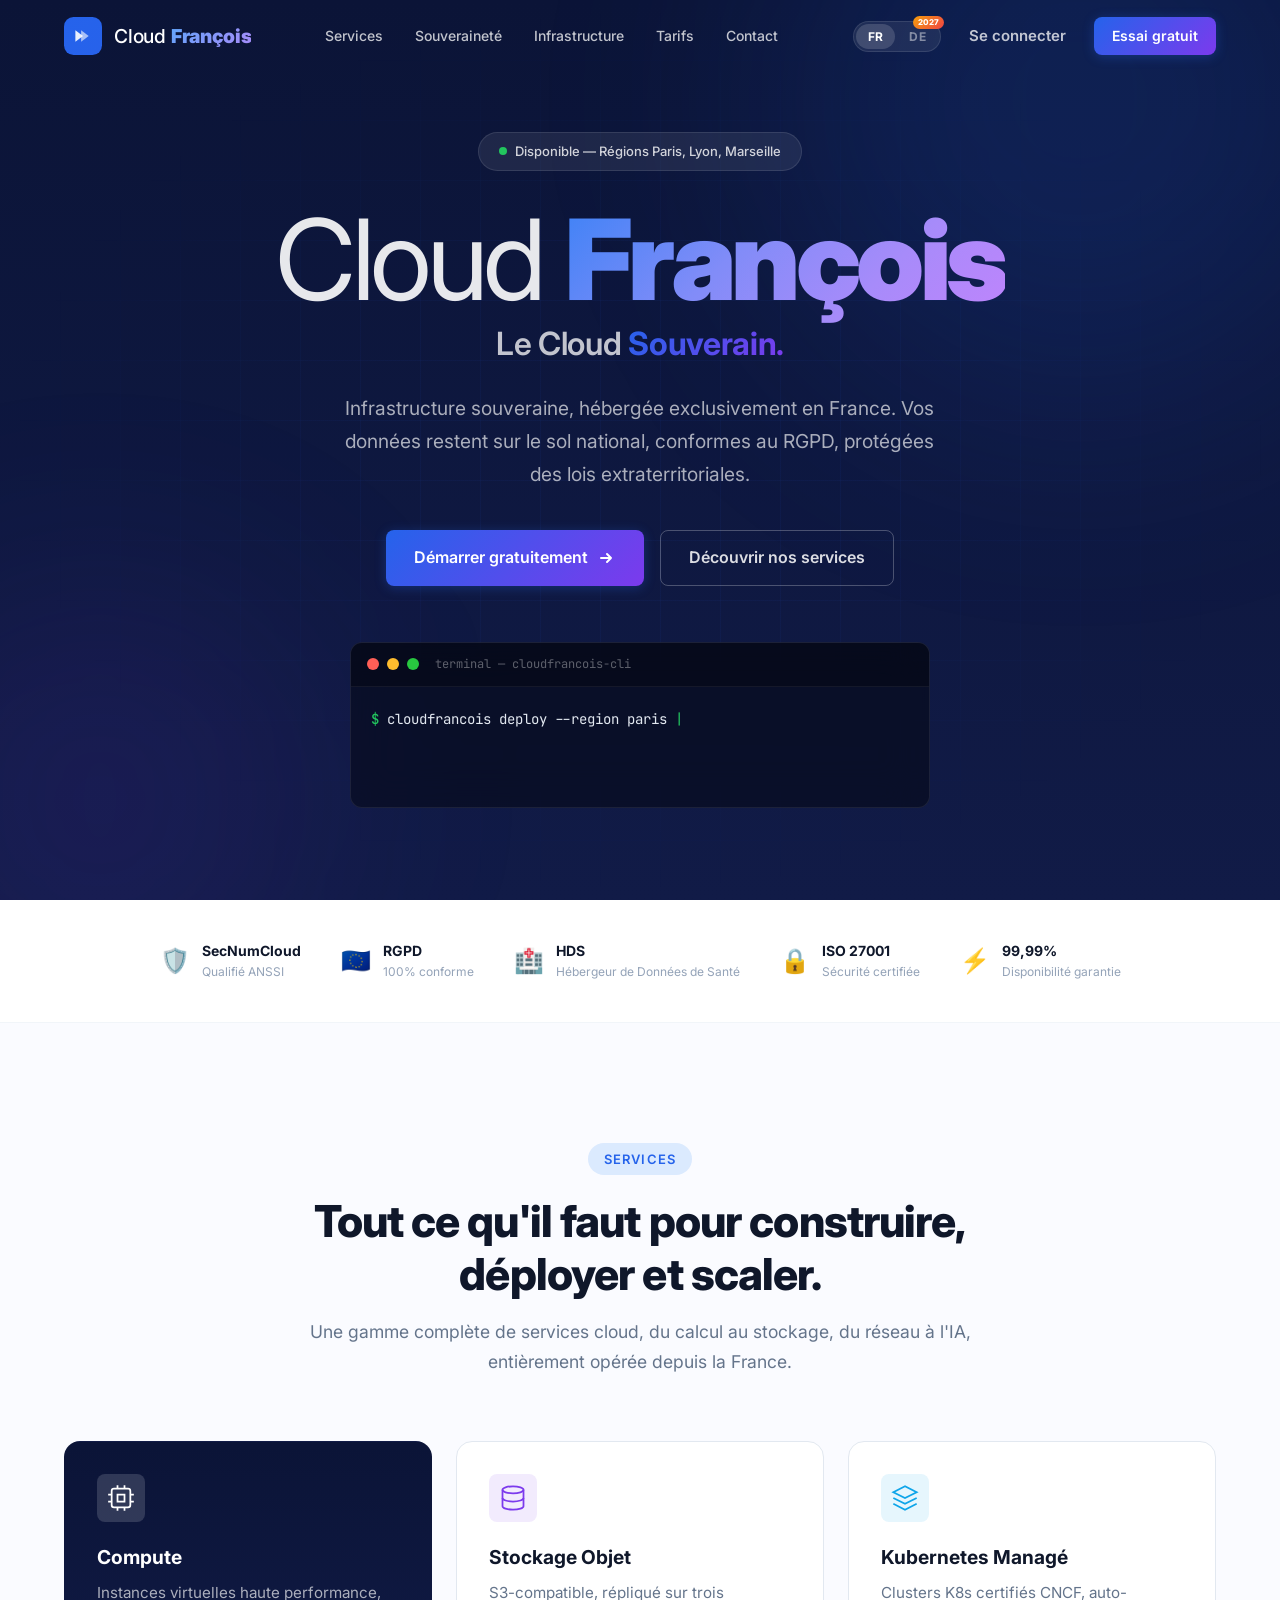
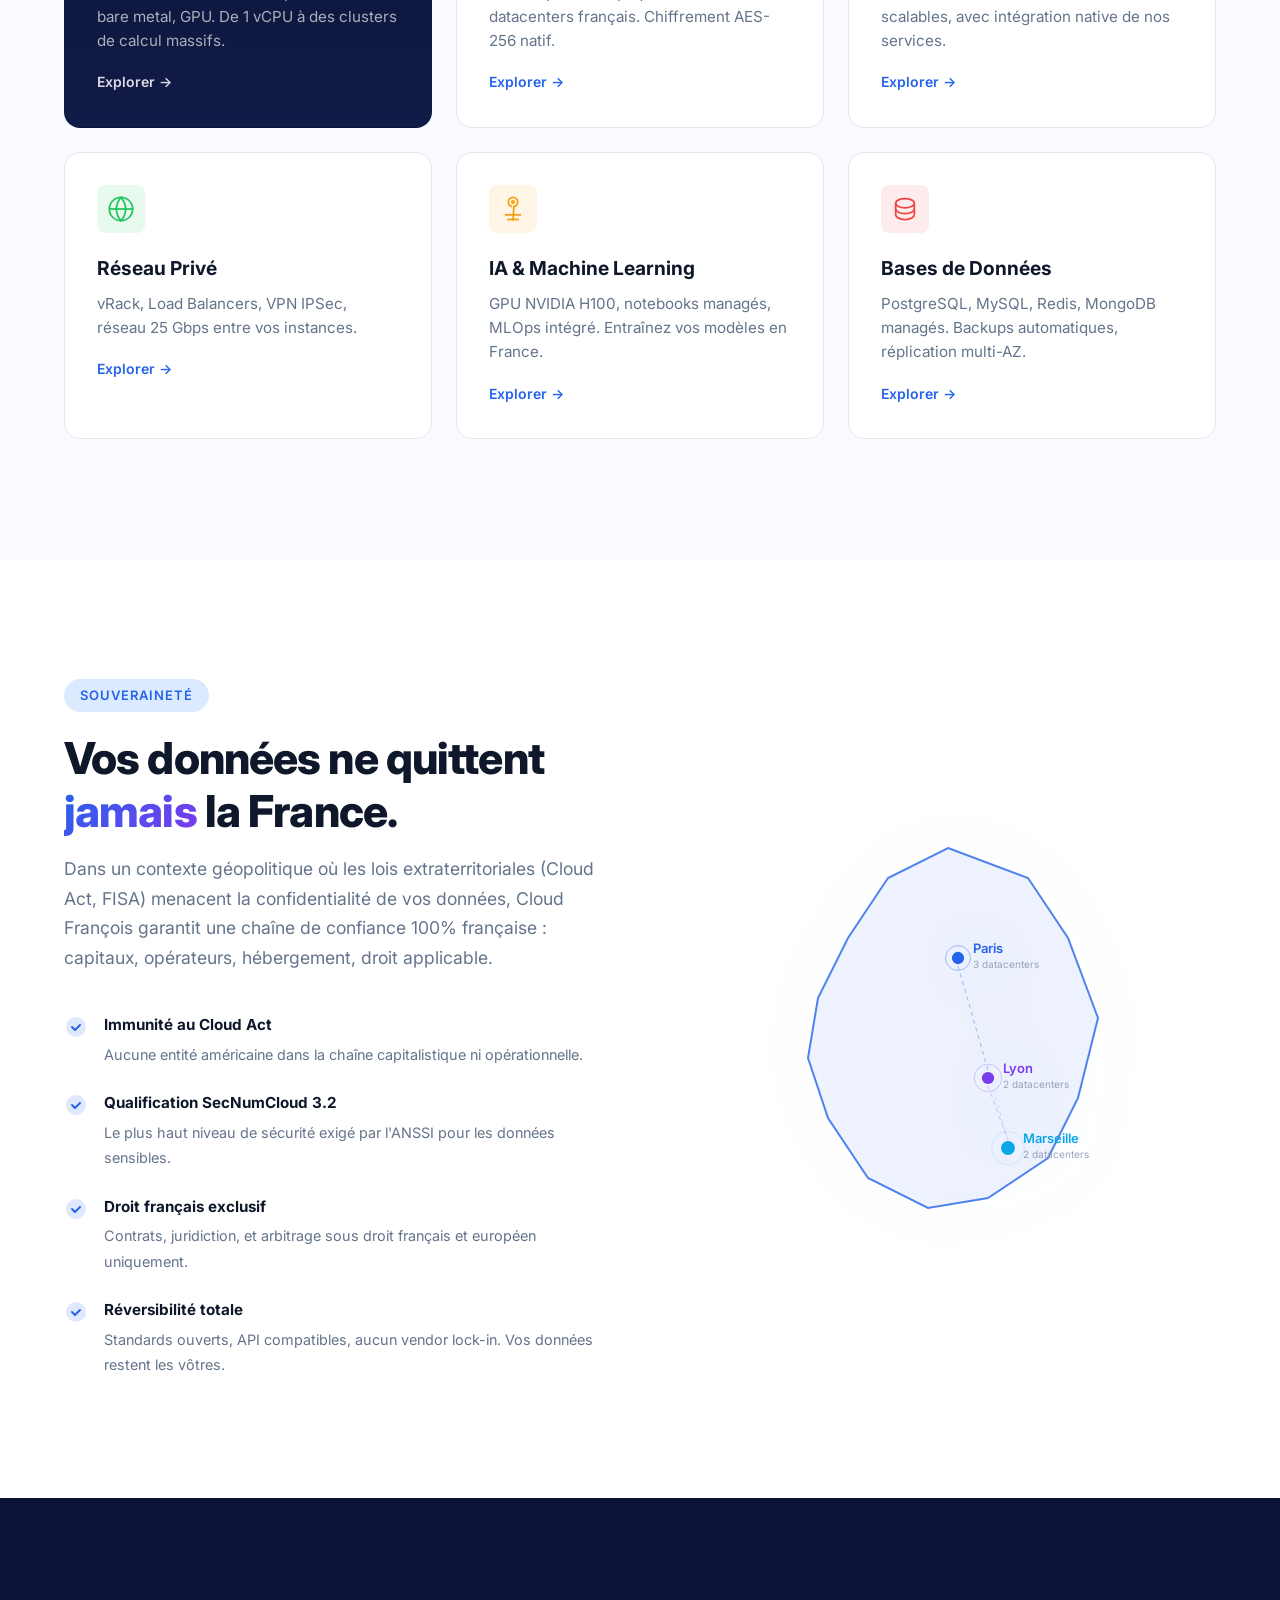
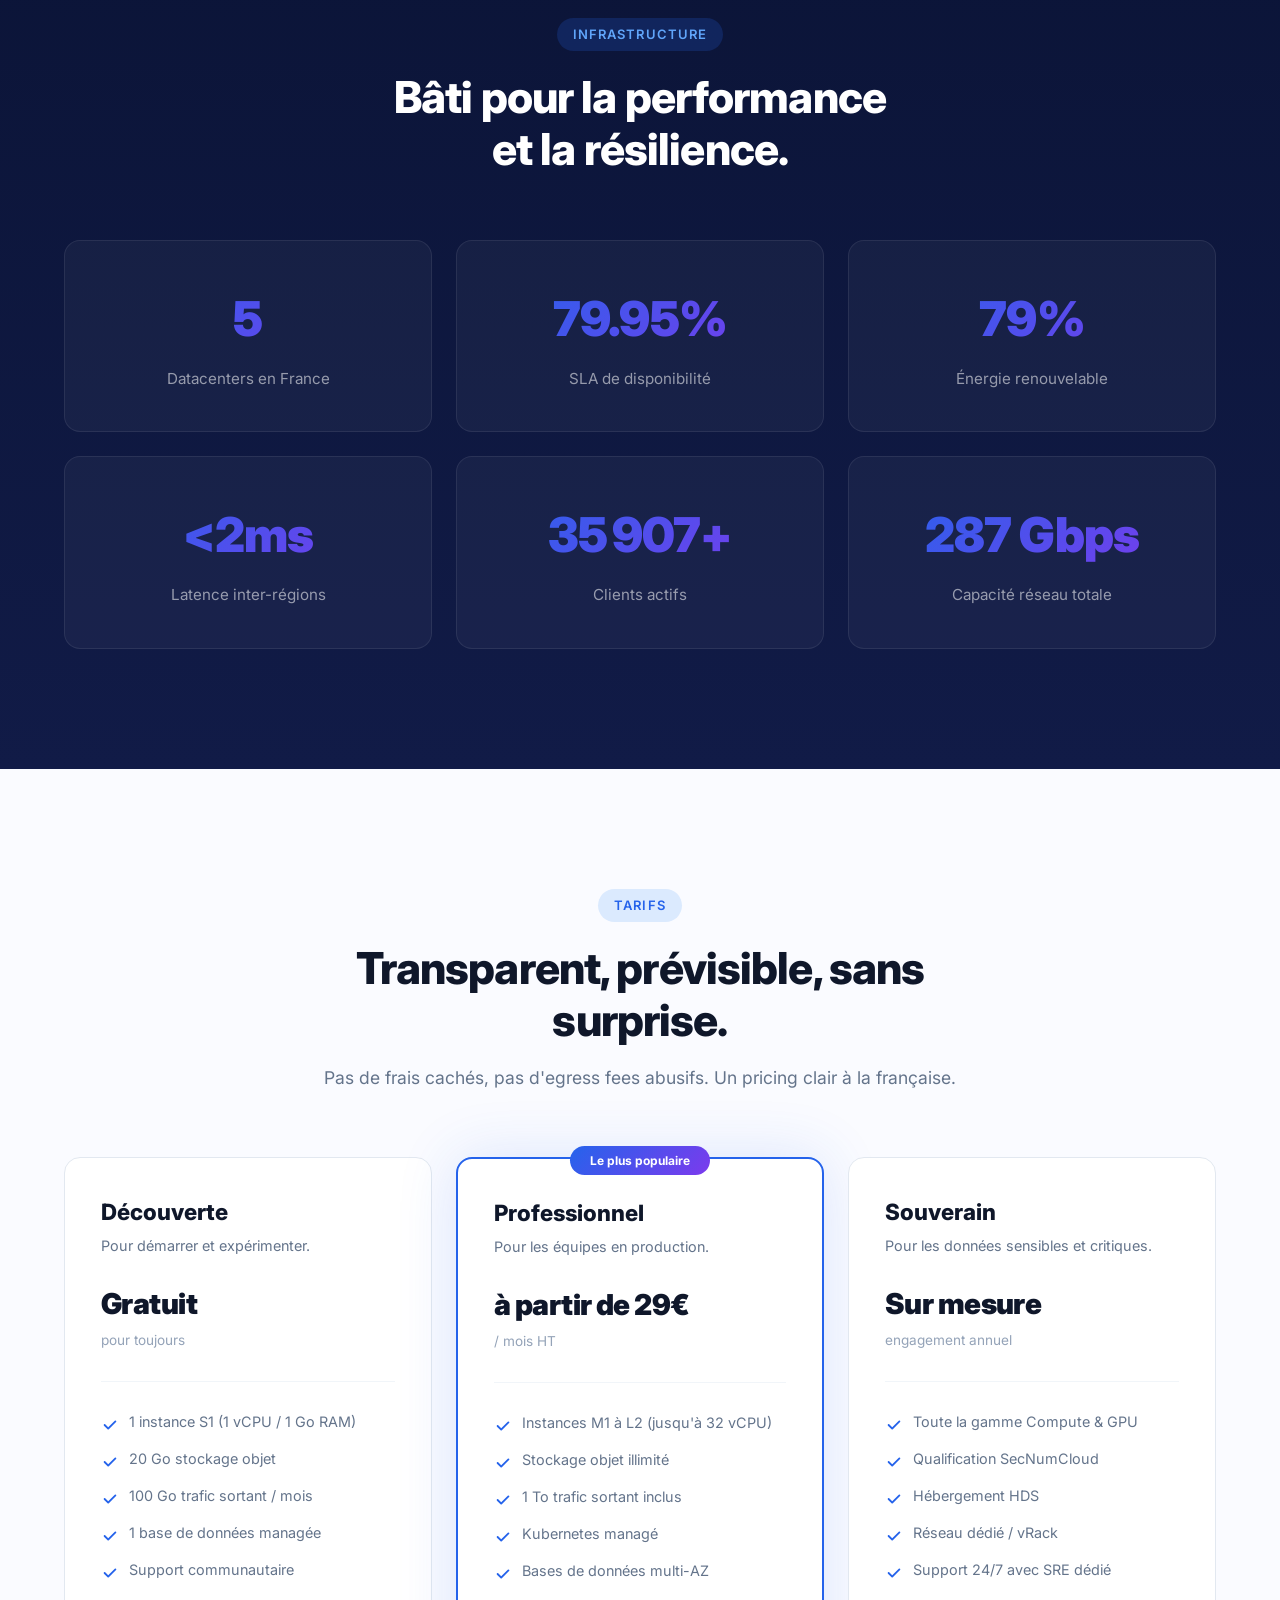
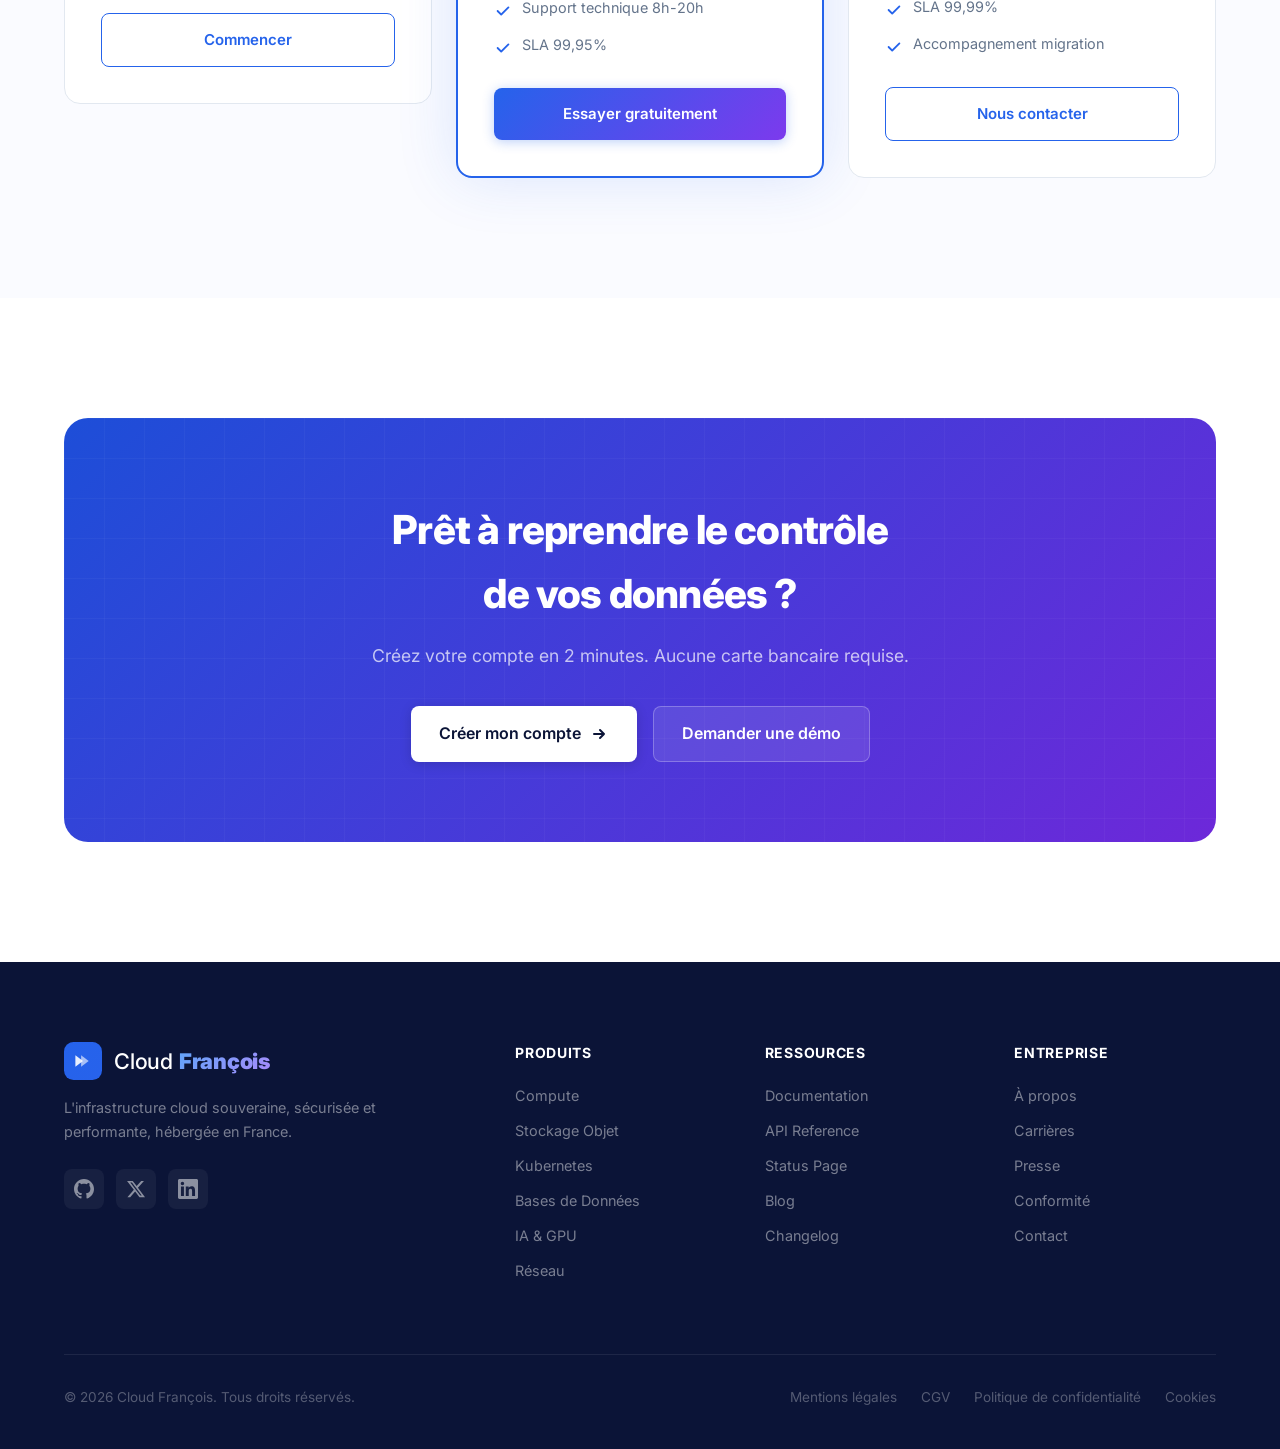
==== commit 9373d9f2: "Remove Pitch Deck links from navigation and hero sections in index.html to streamline the user inter" ====
--- a/index.html
+++ b/index.html
@@ -56,10 +56,6 @@
             <span class="lang-toggle__soon">2027</span>
           </button>
         </div>
-        <a href="deck/" class="btn btn--deck">
-          <svg width="16" height="16" viewBox="0 0 16 16" fill="none"><path d="M3 2h10a1 1 0 011 1v10a1 1 0 01-1 1H3a1 1 0 01-1-1V3a1 1 0 011-1z" stroke="currentColor" stroke-width="1.5"/><path d="M5 6h6M5 8.5h4" stroke="currentColor" stroke-width="1.5" stroke-linecap="round"/></svg>
-          Pitch Deck
-        </a>
         <a href="#contact" class="btn btn--ghost" data-i18n="nav.login">Se connecter</a>
         <a href="#contact" class="btn btn--primary btn--sm" data-i18n="nav.cta">Essai gratuit</a>
       </div>
@@ -97,13 +93,6 @@
         </a>
         <a href="#services" class="btn btn--outline btn--lg" data-i18n="hero.cta2">Découvrir nos services</a>
       </div>
-      <a href="deck/" class="hero__deck-link" data-animate>
-        <span class="hero__deck-icon">
-          <svg width="20" height="20" viewBox="0 0 20 20" fill="none"><rect x="2" y="2" width="16" height="16" rx="2" stroke="currentColor" stroke-width="1.5"/><path d="M6 7h8M6 10h6" stroke="currentColor" stroke-width="1.5" stroke-linecap="round"/></svg>
-        </span>
-        <span data-i18n-html="hero.deck">Voir le <strong>Pitch Deck investisseurs</strong></span>
-        <svg width="16" height="16" viewBox="0 0 16 16" fill="none"><path d="M4 8h8m0 0l-3-3m3 3l-3 3" stroke="currentColor" stroke-width="1.5" stroke-linecap="round" stroke-linejoin="round"/></svg>
-      </a>
       <div class="hero__terminal" data-animate>
         <div class="terminal">
           <div class="terminal__header">
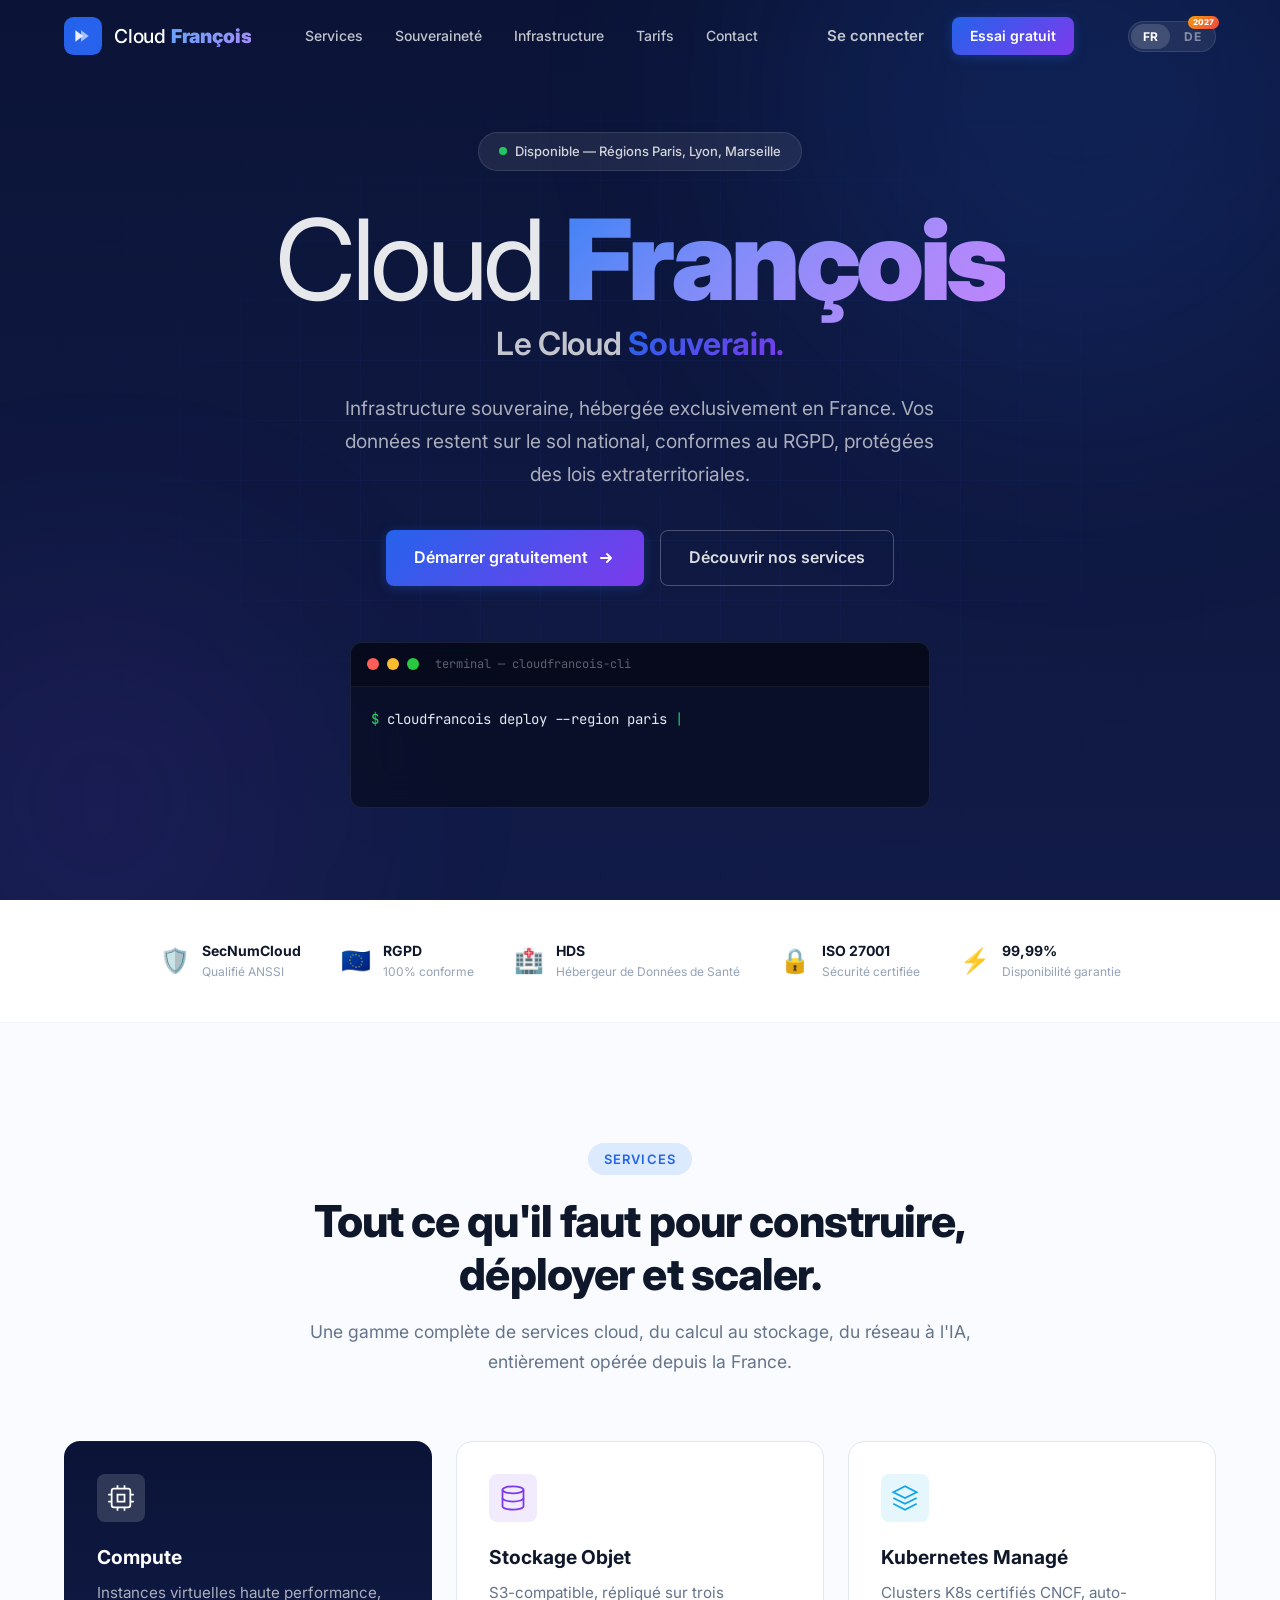
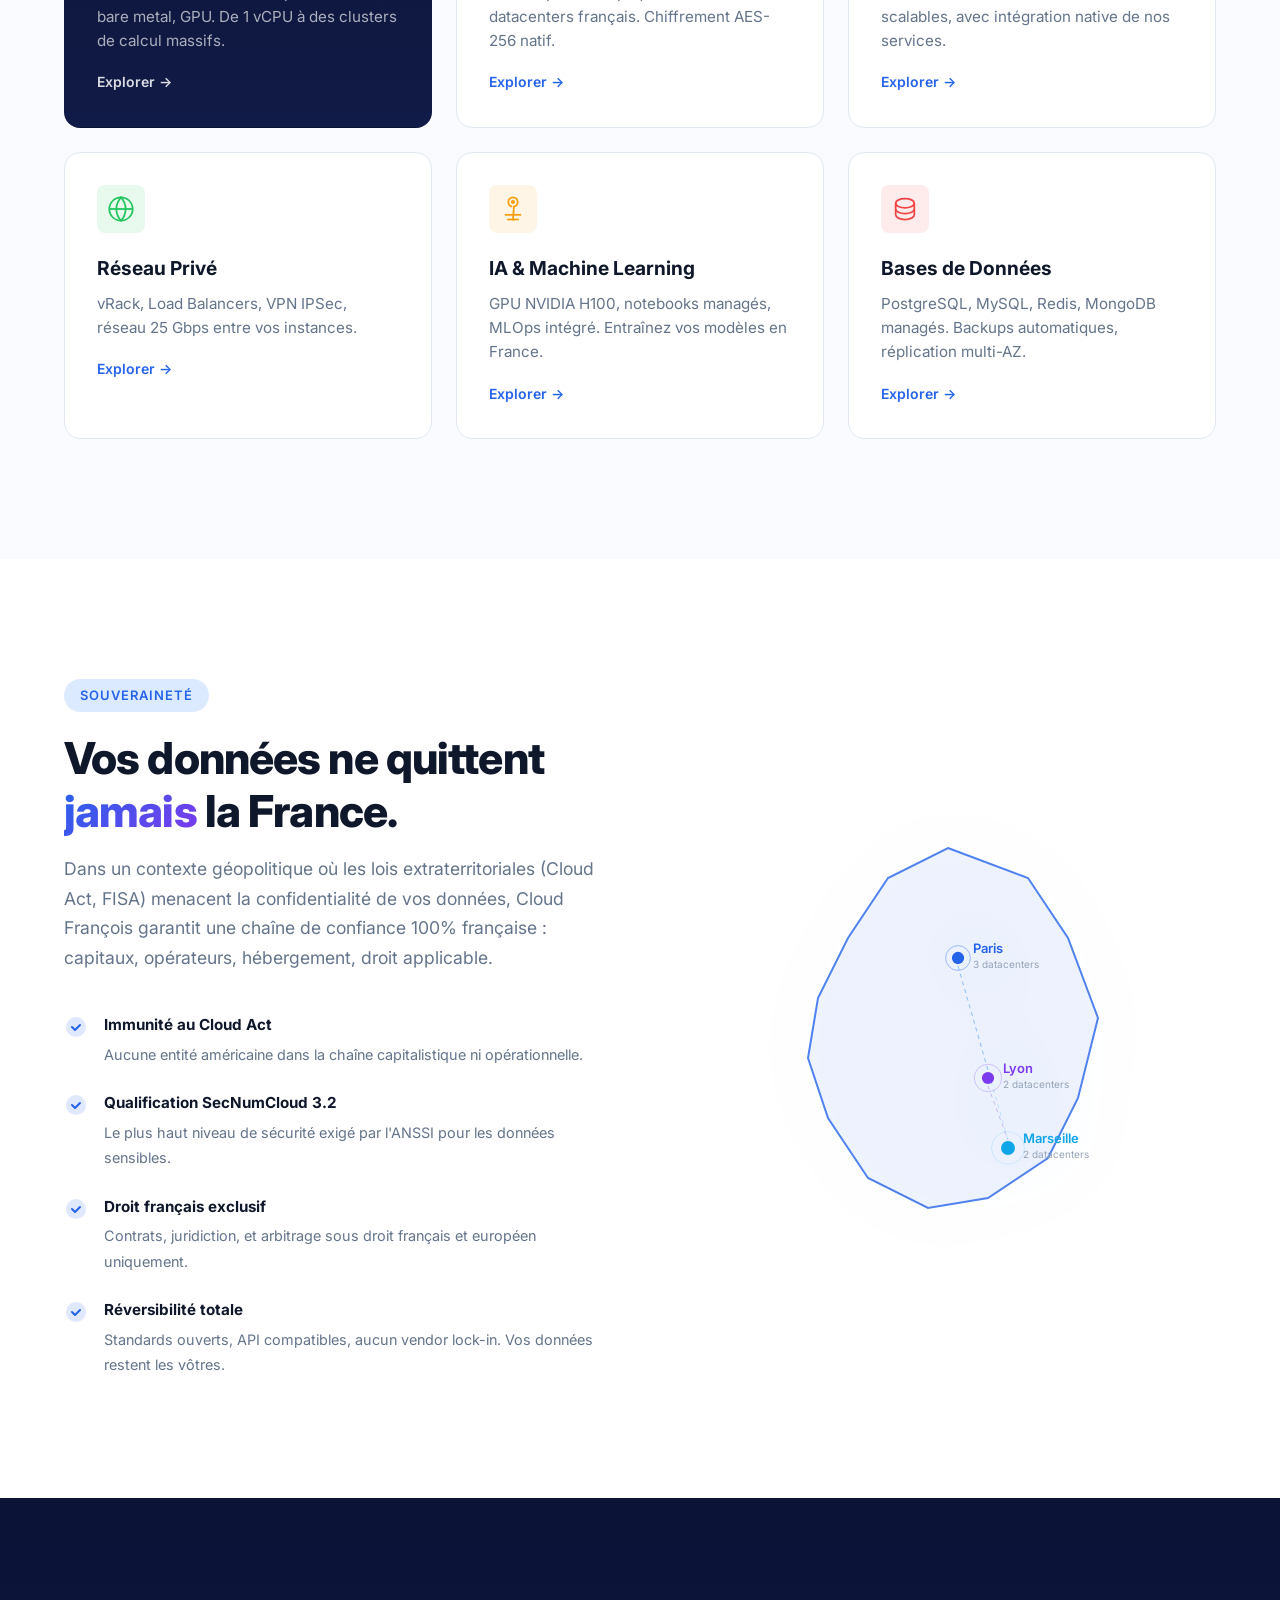
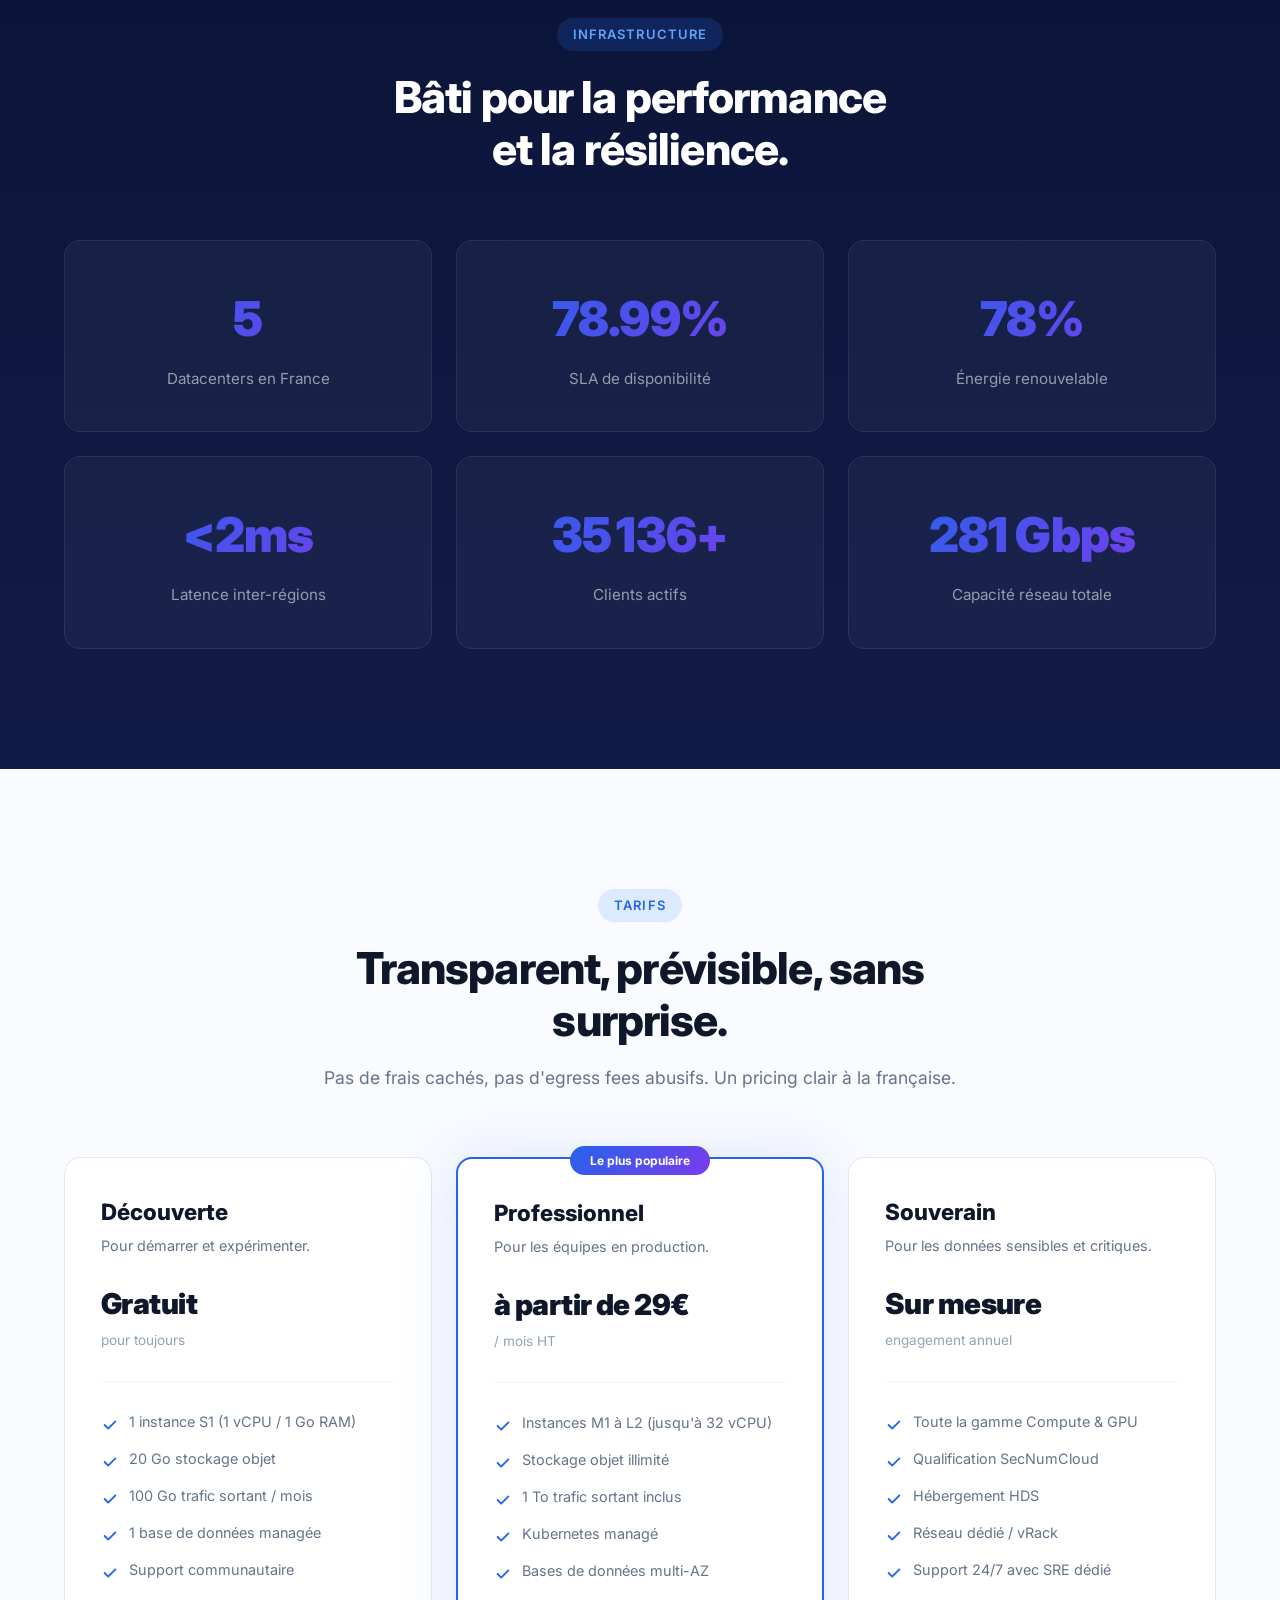
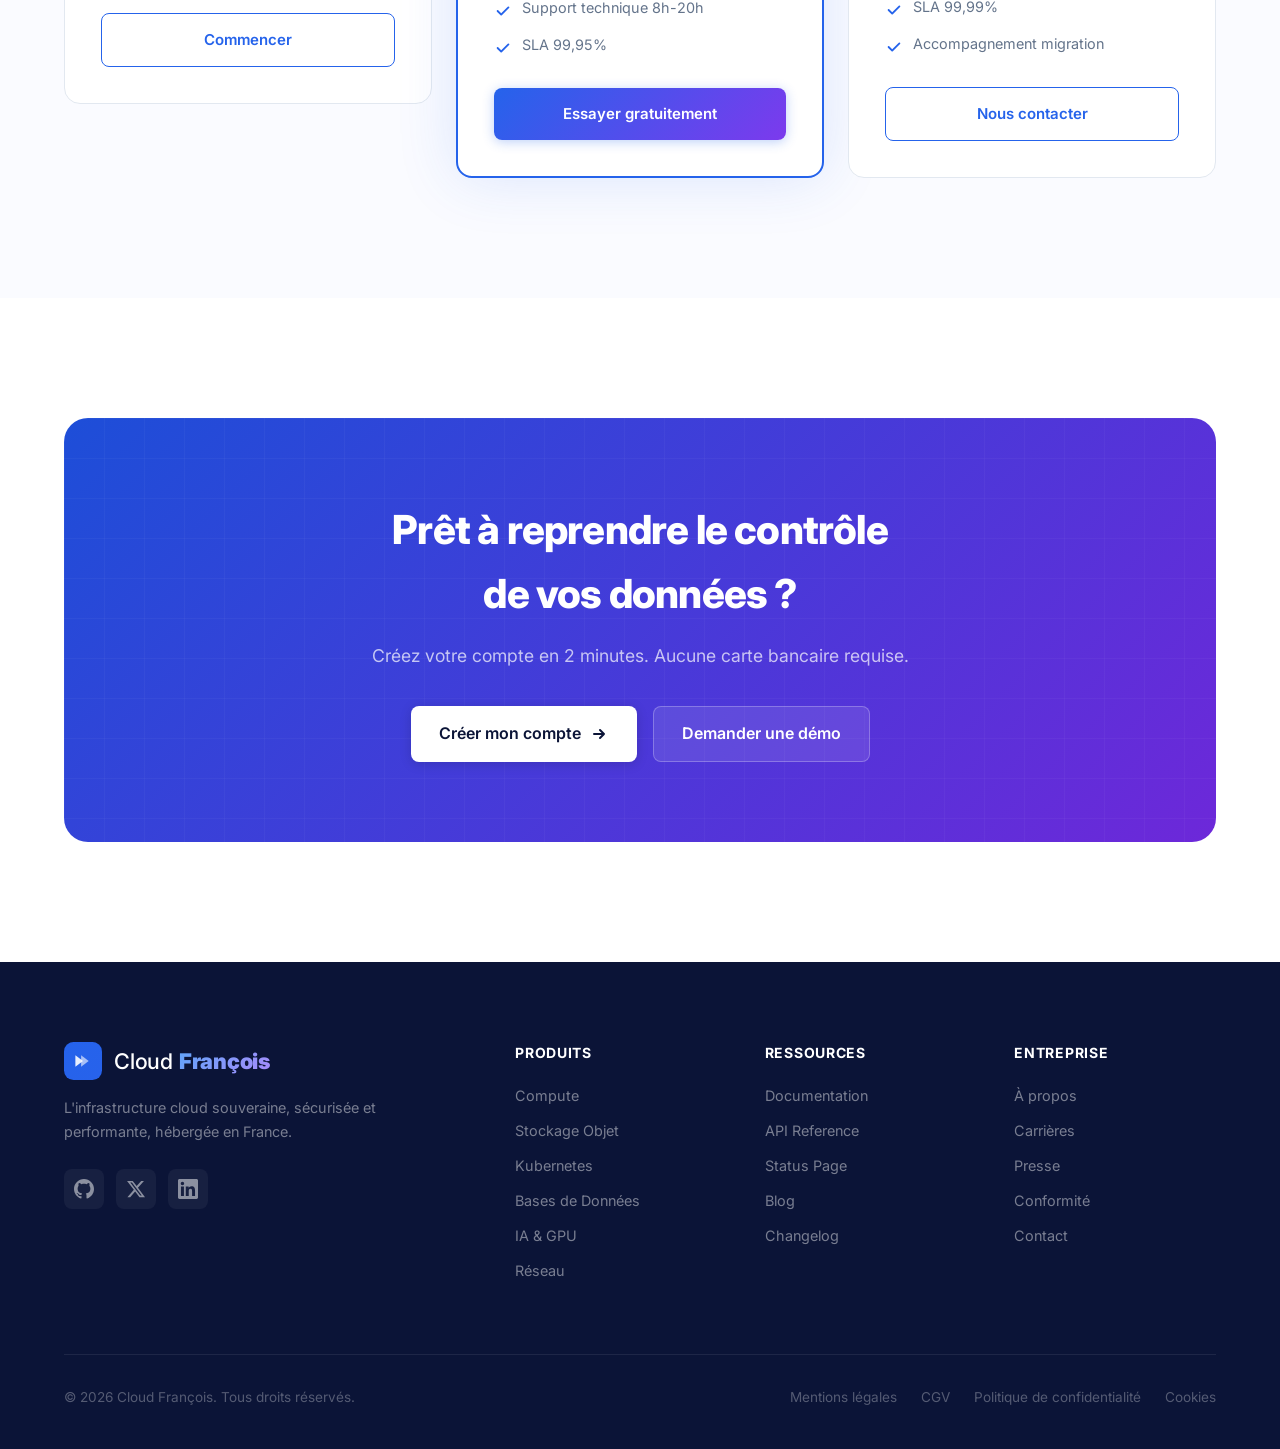
==== commit eb26d10c: "Reorganize language toggle section in index.html for improved structure and consistency in the navig" ====
--- a/index.html
+++ b/index.html
@@ -49,15 +49,15 @@
         <a href="#contact" data-i18n="nav.contact">Contact</a>
       </div>
       <div class="navbar__actions">
-        <div class="lang-toggle" id="lang-toggle">
-          <button class="lang-toggle__btn lang-toggle__btn--active" data-lang="fr">FR</button>
-          <button class="lang-toggle__btn" data-lang="de">
-            DE
-            <span class="lang-toggle__soon">2027</span>
-          </button>
-        </div>
         <a href="#contact" class="btn btn--ghost" data-i18n="nav.login">Se connecter</a>
         <a href="#contact" class="btn btn--primary btn--sm" data-i18n="nav.cta">Essai gratuit</a>
+      </div>
+      <div class="lang-toggle" id="lang-toggle">
+        <button class="lang-toggle__btn lang-toggle__btn--active" data-lang="fr">FR</button>
+        <button class="lang-toggle__btn" data-lang="de">
+          DE
+          <span class="lang-toggle__soon">2027</span>
+        </button>
       </div>
       <button class="navbar__burger" id="burger" aria-label="Menu">
         <span></span><span></span><span></span>
